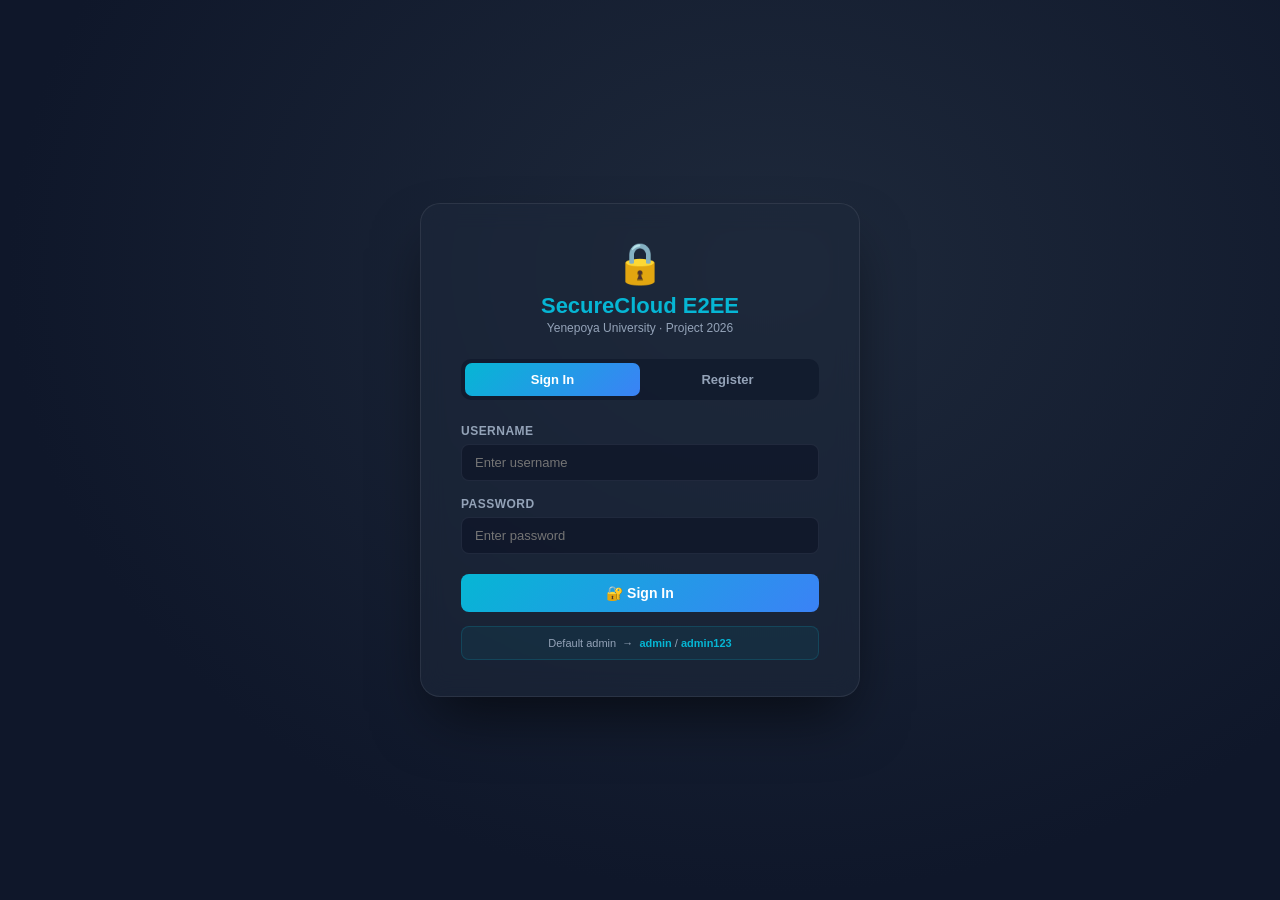
==== index.html @ 985a45f5 "Initial commit - SecureCloud E2EE Project" ====
<!DOCTYPE html>
<html lang="en">
<head>
    <meta charset="UTF-8">
    <meta name="viewport" content="width=device-width, initial-scale=1.0">
    <title>SecureCloud E2EE | Yenepoya University 2026</title>
    <style>
        *{margin:0;padding:0;box-sizing:border-box}
        :root{
            --bg:        #0f172a;
            --bg2:       #1e293b;
            --bg3:       #0f1f35;
            --cyan:      #06b6d4;
            --blue:      #3b82f6;
            --green:     #10b981;
            --red:       #ef4444;
            --amber:     #f59e0b;
            --purple:    #8b5cf6;
            --text:      #f8fafc;
            --muted:     #94a3b8;
            --glass:     rgba(30,41,59,0.55);
            --border:    rgba(255,255,255,0.08);
        }
        body{font-family:'Segoe UI',sans-serif;background:var(--bg);color:var(--text);min-height:100vh}

        /* ══ AUTH ══════════════════════════════════════════════════════════ */
        .auth-wrap{display:flex;justify-content:center;align-items:center;min-height:100vh;
            background:radial-gradient(ellipse at 60% 30%,#1e293b 0%,#0f172a 70%)}
        .auth-card{background:var(--glass);backdrop-filter:blur(12px);border:1px solid var(--border);
            border-radius:20px;padding:36px 40px;width:100%;max-width:440px;
            box-shadow:0 30px 60px -15px rgba(0,0,0,0.6)}
        .auth-brand{text-align:center;margin-bottom:24px}
        .auth-brand .icon{font-size:40px;display:block;margin-bottom:6px}
        .auth-brand h1{font-size:22px;font-weight:700;color:var(--cyan)}
        .auth-brand p{font-size:12px;color:var(--muted);margin-top:2px}

        /* Tabs */
        .tabs{display:flex;background:rgba(15,23,42,0.7);border-radius:10px;padding:4px;margin-bottom:24px}
        .tab{flex:1;padding:9px;text-align:center;font-size:13px;font-weight:600;
            cursor:pointer;border-radius:7px;color:var(--muted);transition:all .25s;user-select:none}
        .tab.active{background:linear-gradient(135deg,var(--cyan),var(--blue));color:#fff}

        .panel{display:none}.panel.active{display:block}

        /* Form */
        .fgroup{margin-bottom:16px}
        .fgroup label{display:block;margin-bottom:6px;font-size:12px;color:var(--muted);font-weight:600;letter-spacing:.04em;text-transform:uppercase}
        .fgroup input,.fgroup select{width:100%;padding:10px 13px;
            background:rgba(15,23,42,0.8);border:1px solid rgba(148,163,184,.12);
            border-radius:8px;color:var(--text);font-size:13px;transition:border .2s}
        .fgroup input:focus,.fgroup select:focus{outline:none;border-color:var(--cyan);box-shadow:0 0 0 3px rgba(6,182,212,.1)}
        .fgroup select option{background:#1e293b}
        .hint{font-size:11px;color:var(--muted);margin-top:4px}

        .btn-primary{width:100%;padding:11px;background:linear-gradient(135deg,var(--cyan),var(--blue));
            border:none;border-radius:8px;color:#fff;font-weight:700;font-size:14px;
            cursor:pointer;transition:all .25s;margin-top:4px}
        .btn-primary:hover{transform:translateY(-2px);box-shadow:0 10px 25px -5px rgba(6,182,212,.4)}
        .btn-primary:disabled{opacity:.55;cursor:not-allowed;transform:none}

        .auth-msg{padding:10px 13px;border-radius:8px;font-size:12px;margin-bottom:14px;display:none}
        .auth-msg.error{background:rgba(239,68,68,.1);border:1px solid rgba(239,68,68,.25);color:#fca5a5}
        .auth-msg.success{background:rgba(16,185,129,.1);border:1px solid rgba(16,185,129,.25);color:#6ee7b7}

        .default-cred{margin-top:14px;padding:10px 13px;background:rgba(6,182,212,.07);
            border:1px solid rgba(6,182,212,.18);border-radius:8px;font-size:11px;color:var(--muted);text-align:center}
        .default-cred strong{color:var(--cyan)}

        /* Role info box on register */
        .role-info{margin-top:10px;padding:10px 13px;border-radius:8px;font-size:11px;display:none}
        .role-info.cashier{background:rgba(245,158,11,.08);border:1px solid rgba(245,158,11,.2);color:#fcd34d}
        .role-info.customer_support{background:rgba(139,92,246,.08);border:1px solid rgba(139,92,246,.2);color:#c4b5fd}

        /* ══ APP SHELL ═══════════════════════════════════════════════════ */
        .app{display:none;min-height:100vh}
        .sidebar{position:fixed;left:0;top:0;width:255px;height:100vh;background:var(--bg2);
            border-right:1px solid var(--border);display:flex;flex-direction:column;z-index:100}
        .sidebar-logo{padding:22px 22px 18px;border-bottom:1px solid var(--border)}
        .sidebar-logo .name{font-size:16px;font-weight:700;color:var(--cyan)}
        .sidebar-logo .sub{font-size:10px;color:var(--muted);margin-top:2px}
        .nav{list-style:none;flex:1;padding:10px 0}
        .nav-item{padding:11px 22px;cursor:pointer;display:flex;align-items:center;gap:11px;
            color:var(--muted);font-size:13px;border-left:3px solid transparent;transition:all .22s}
        .nav-item:hover{background:rgba(6,182,212,.08);color:var(--text)}
        .nav-item.active{background:rgba(6,182,212,.13);color:var(--cyan);border-left-color:var(--cyan)}
        .user-block{padding:16px 20px;border-top:1px solid var(--border)}
        .user-row{display:flex;align-items:center;gap:11px}
        .avatar{width:36px;height:36px;border-radius:50%;display:flex;align-items:center;
            justify-content:center;font-weight:700;font-size:14px;flex-shrink:0}
        .avatar.admin{background:linear-gradient(135deg,#f59e0b,#ef4444)}
        .avatar.cashier{background:linear-gradient(135deg,#06b6d4,#3b82f6)}
        .avatar.customer_support{background:linear-gradient(135deg,#8b5cf6,#06b6d4)}
        .uname{font-size:13px;font-weight:600}
        .urole{font-size:10px;color:var(--muted);margin-top:1px;text-transform:uppercase;letter-spacing:.05em}
        .signout{font-size:11px;color:var(--red);cursor:pointer;background:none;border:none;padding:0;margin-top:3px}
        .signout:hover{text-decoration:underline}

        /* Role badge pill */
        .role-pill{display:inline-flex;align-items:center;gap:4px;padding:2px 8px;
            border-radius:10px;font-size:10px;font-weight:700;text-transform:uppercase;letter-spacing:.05em}
        .role-pill.admin{background:rgba(245,158,11,.15);color:#fcd34d}
        .role-pill.cashier{background:rgba(6,182,212,.15);color:var(--cyan)}
        .role-pill.customer_support{background:rgba(139,92,246,.15);color:#c4b5fd}

        /* Category pill */
        .cat-pill{display:inline-block;padding:2px 8px;border-radius:8px;font-size:10px;font-weight:700;text-transform:uppercase}
        .cat-pill.billing{background:rgba(245,158,11,.15);color:#fcd34d}
        .cat-pill.transaction{background:rgba(16,185,129,.15);color:var(--green)}
        .cat-pill.customer{background:rgba(139,92,246,.15);color:#c4b5fd}
        .cat-pill.general{background:rgba(148,163,184,.15);color:var(--muted)}

        .main{margin-left:255px;padding:28px}
        .page-header{display:flex;justify-content:space-between;align-items:center;margin-bottom:26px}
        .page-title h1{font-size:24px;font-weight:700}
        .page-title p{font-size:12px;color:var(--muted);margin-top:3px}
        .status-dot-wrap{display:flex;align-items:center;gap:7px;padding:7px 14px;
            background:rgba(16,185,129,.1);border-radius:20px;font-size:11px;color:var(--green)}
        .pulse{width:7px;height:7px;background:var(--green);border-radius:50%;animation:pulse 2s infinite}
        @keyframes pulse{0%,100%{opacity:1}50%{opacity:.4}}

        /* Cards */
        .grid3{display:grid;grid-template-columns:repeat(auto-fit,minmax(220px,1fr));gap:18px;margin-bottom:26px}
        .card{background:var(--glass);backdrop-filter:blur(10px);border:1px solid var(--border);border-radius:14px;padding:22px;transition:all .25s}
        .card:hover{transform:translateY(-3px);box-shadow:0 18px 35px -12px rgba(0,0,0,.35)}
        .card-top{display:flex;justify-content:space-between;align-items:center;margin-bottom:12px}
        .card-label{font-size:10px;font-weight:700;text-transform:uppercase;letter-spacing:.06em;color:var(--muted)}
        .card-icon{width:38px;height:38px;border-radius:9px;display:flex;align-items:center;justify-content:center;font-size:18px}
        .card-icon.c{background:rgba(6,182,212,.15);color:var(--cyan)}
        .card-icon.g{background:rgba(16,185,129,.15);color:var(--green)}
        .card-icon.a{background:rgba(245,158,11,.15);color:var(--amber)}
        .card-val{font-size:32px;font-weight:700;margin-bottom:4px}
        .card-val.c{color:var(--cyan)}.card-val.g{color:var(--green)}.card-val.a{color:var(--amber)}
        .card-desc{font-size:11px;color:var(--muted)}

        /* Quick actions */
        .qlabel{font-size:15px;font-weight:600;margin-bottom:14px}
        .qgrid{display:grid;grid-template-columns:repeat(auto-fit,minmax(170px,1fr));gap:12px;margin-bottom:26px}
        .qcard{background:var(--glass);border:1px solid var(--border);border-radius:12px;
            padding:16px;cursor:pointer;transition:all .22s;display:flex;align-items:center;gap:13px}
        .qcard:hover{background:rgba(6,182,212,.09);border-color:var(--cyan);transform:translateY(-2px)}
        .qcard-icon{width:42px;height:42px;border-radius:10px;display:flex;align-items:center;justify-content:center;font-size:20px;flex-shrink:0}
        .qcard h3{font-size:13px;font-weight:600;margin-bottom:2px}
        .qcard p{font-size:11px;color:var(--muted)}

        /* Role access info panel */
        .access-panel{background:rgba(6,182,212,.05);border:1px solid rgba(6,182,212,.15);
            border-radius:12px;padding:16px 20px;margin-bottom:24px}
        .access-panel h4{font-size:12px;font-weight:700;color:var(--cyan);margin-bottom:8px;text-transform:uppercase;letter-spacing:.05em}
        .access-panel p{font-size:12px;color:var(--muted);line-height:1.6}

        /* Sections */
        .section{display:none;animation:fadeIn .3s ease}.section.active{display:block}
        @keyframes fadeIn{from{opacity:0;transform:translateY(8px)}to{opacity:1;transform:translateY(0)}}

        /* Compose */
        .compose-box{background:var(--glass);border:1px solid var(--border);border-radius:16px;
            padding:28px;max-width:680px}
        .compose-top{display:flex;justify-content:space-between;align-items:flex-start;margin-bottom:22px}
        .compose-top h2{font-size:17px;font-weight:600}
        .enc-badge{display:flex;align-items:center;gap:5px;padding:5px 11px;
            background:rgba(16,185,129,.13);border-radius:16px;font-size:10px;color:var(--green);font-weight:700}
        .frow{margin-bottom:16px}
        .frow label{display:block;margin-bottom:6px;font-size:12px;color:var(--muted);font-weight:600;text-transform:uppercase;letter-spacing:.04em}
        .frow select,.frow textarea{width:100%;padding:10px 13px;
            background:rgba(15,23,42,.8);border:1px solid rgba(148,163,184,.1);
            border-radius:8px;color:var(--text);font-size:13px}
        .frow select:focus,.frow textarea:focus{outline:none;border-color:var(--cyan)}
        .frow select option{background:#1e293b}
        .frow textarea{min-height:130px;resize:vertical;font-family:inherit}
        .btn-send{background:linear-gradient(135deg,var(--cyan),var(--blue));color:#fff;
            border:none;padding:11px 26px;border-radius:8px;font-weight:600;cursor:pointer;
            transition:all .25s;display:flex;align-items:center;gap:7px;font-size:13px}
        .btn-send:hover{transform:translateY(-2px);box-shadow:0 10px 25px -5px rgba(6,182,212,.4)}

        /* Inbox */
        .inbox-box{background:var(--glass);border:1px solid var(--border);border-radius:16px;overflow:hidden}
        .inbox-top{padding:16px 22px;border-bottom:1px solid var(--border);
            display:flex;justify-content:space-between;align-items:center}
        .inbox-top h2{font-size:16px;font-weight:600}
        .msg-list{max-height:530px;overflow-y:auto}
        .msg-row{padding:13px 22px;border-bottom:1px solid rgba(148,163,184,.07);
            cursor:pointer;transition:background .18s;
            display:grid;grid-template-columns:52px 1fr 100px 130px 80px;align-items:center;gap:12px}
        .msg-row:hover{background:rgba(6,182,212,.06)}
        .msg-row.unread{background:rgba(6,182,212,.09)}
        .msg-id{font-size:11px;color:var(--muted);font-weight:600}
        .msg-from{font-weight:600;font-size:13px}
        .msg-time{font-size:11px;color:var(--muted)}
        .status-badge{display:inline-block;padding:2px 9px;border-radius:9px;font-size:10px;font-weight:700;text-transform:uppercase}
        .status-badge.new{background:rgba(6,182,212,.18);color:var(--cyan)}
        .status-badge.read{background:rgba(148,163,184,.15);color:var(--muted)}

        /* Modal */
        .modal-bg{display:none;position:fixed;inset:0;background:rgba(0,0,0,.75);
            backdrop-filter:blur(4px);z-index:1000;justify-content:center;align-items:center;padding:16px}
        .modal-bg.open{display:flex}
        .modal{background:var(--bg2);border:1px solid var(--border);border-radius:16px;
            width:100%;max-width:580px;max-height:82vh;overflow-y:auto;animation:mslide .25s ease}
        @keyframes mslide{from{opacity:0;transform:scale(.95)}to{opacity:1;transform:scale(1)}}
        .modal-head{padding:20px 22px;border-bottom:1px solid var(--border);
            display:flex;justify-content:space-between;align-items:center}
        .modal-close{background:none;border:none;color:var(--muted);font-size:21px;cursor:pointer;line-height:1}
        .modal-body{padding:22px}
        .modal-meta{display:flex;gap:16px;flex-wrap:wrap;margin-bottom:14px;font-size:12px;color:var(--muted)}
        .enc-preview{font-family:'Courier New',monospace;font-size:11px;color:var(--muted);
            word-break:break-all;padding:10px;background:rgba(0,0,0,.3);border-radius:7px;margin-bottom:12px}
        .dec-content{font-size:15px;line-height:1.65;padding:14px;
            background:rgba(6,182,212,.08);border-left:3px solid var(--cyan);
            border-radius:0 8px 8px 0;margin-bottom:14px;min-height:54px}
        .verify-badge{display:flex;align-items:center;gap:7px;padding:9px 13px;
            background:rgba(16,185,129,.13);border-radius:8px;font-size:12px;color:var(--green)}
        .btn-dec{background:linear-gradient(135deg,var(--cyan),var(--blue));color:#fff;
            border:none;padding:9px 18px;border-radius:8px;font-weight:600;cursor:pointer;font-size:13px}
        .btn-dec:hover{opacity:.9}

        /* Audit */
        .audit-box{background:var(--glass);border:1px solid var(--border);border-radius:16px;overflow:hidden}
        .audit-table{width:100%;border-collapse:collapse}
        .audit-table th,.audit-table td{padding:11px 18px;text-align:left;font-size:12px}
        .audit-table th{background:rgba(15,23,42,.6);font-weight:600;color:var(--muted);text-transform:uppercase;font-size:10px;letter-spacing:.05em}
        .audit-table tr{border-bottom:1px solid rgba(148,163,184,.07)}
        .audit-table tr:hover{background:rgba(6,182,212,.04)}
        .hash{font-family:'Courier New',monospace;color:var(--cyan);font-size:11px}
        .action-pill{display:inline-block;padding:2px 7px;border-radius:6px;font-size:10px;font-weight:700}
        .action-pill.LOGIN{background:rgba(16,185,129,.15);color:var(--green)}
        .action-pill.REGISTER{background:rgba(139,92,246,.15);color:#c4b5fd}
        .action-pill.MESSAGE_SENT{background:rgba(6,182,212,.15);color:var(--cyan)}
        .action-pill.MESSAGE_READ{background:rgba(59,130,246,.15);color:var(--blue)}
        .action-pill.LOGIN_FAIL,.action-pill.DECRYPT_DENIED{background:rgba(239,68,68,.15);color:var(--red)}

        /* Toasts */
        .toast-wrap{position:fixed;top:18px;right:18px;z-index:2000;display:flex;flex-direction:column;gap:9px}
        .toast{padding:11px 16px;border-radius:10px;color:#fff;font-size:12px;font-weight:500;
            display:flex;align-items:center;gap:9px;max-width:310px;
            animation:slideIn .3s ease;box-shadow:0 8px 25px -5px rgba(0,0,0,.4)}
        @keyframes slideIn{from{transform:translateX(110%);opacity:0}to{transform:translateX(0);opacity:1}}
        .toast.success{background:linear-gradient(135deg,#059669,#10b981)}
        .toast.error{background:linear-gradient(135deg,#dc2626,#ef4444)}
        .toast.info{background:linear-gradient(135deg,#2563eb,#3b82f6)}

        /* empty state */
        .empty{padding:48px;text-align:center;color:var(--muted);font-size:13px}
    </style>
</head>
<body>

<!-- ════════════════════════ AUTH SCREEN ════════════════════════════════════ -->
<div class="auth-wrap" id="authWrap">
  <div class="auth-card">
    <div class="auth-brand">
      <span class="icon">🔒</span>
      <h1>SecureCloud E2EE</h1>
      <p>Yenepoya University · Project 2026</p>
    </div>

    <div class="tabs">
      <div class="tab active" id="tabLogin"    onclick="switchTab('login')">Sign In</div>
      <div class="tab"        id="tabRegister" onclick="switchTab('register')">Register</div>
    </div>

    <div class="auth-msg" id="authMsg"></div>

    <!-- LOGIN -->
    <div class="panel active" id="panelLogin">
      <div class="fgroup">
        <label>Username</label>
        <input type="text" id="lUser" placeholder="Enter username" autocomplete="username">
      </div>
      <div class="fgroup">
        <label>Password</label>
        <input type="password" id="lPass" placeholder="Enter password" autocomplete="current-password">
      </div>
      <button class="btn-primary" id="btnLogin" onclick="doLogin()">🔐 Sign In</button>
      <div class="default-cred">
        Default admin &nbsp;→&nbsp; <strong>admin</strong> / <strong>admin123</strong>
      </div>
    </div>

    <!-- REGISTER -->
    <div class="panel" id="panelRegister">
      <div class="fgroup">
        <label>Username</label>
        <input type="text" id="rUser" placeholder="min. 3 chars · letters, numbers, _" autocomplete="off">
      </div>
      <div class="fgroup">
        <label>Select Your Role</label>
        <select id="rRole" onchange="showRoleInfo()">
          <option value="">— Choose a role —</option>
          <option value="cashier">💳 Cashier  (Billing & Transactions)</option>
          <option value="customer_support">🎧 Customer Support  (Customer & General)</option>
        </select>
        <!-- role description shown dynamically -->
        <div class="role-info" id="roleInfoBox"></div>
      </div>
      <div class="fgroup">
        <label>Password</label>
        <input type="password" id="rPass" placeholder="min. 6 characters" autocomplete="new-password">
      </div>
      <div class="fgroup">
        <label>Confirm Password</label>
        <input type="password" id="rConf" placeholder="Repeat password" autocomplete="new-password">
      </div>
      <button class="btn-primary" id="btnReg" onclick="doRegister()">🚀 Create Account</button>
    </div>
  </div>
</div>

<!-- ════════════════════════ APP SHELL ══════════════════════════════════════ -->
<div class="app" id="appShell">

  <!-- Sidebar -->
  <nav class="sidebar">
    <div class="sidebar-logo">
      <div class="name">🔒 SecureCloud</div>
      <div class="sub">Yenepoya University 2026</div>
    </div>
    <ul class="nav">
      <li class="nav-item active" data-sec="dashboard">🏠 <span>Dashboard</span></li>
      <li class="nav-item"        data-sec="compose">✉️ <span>Compose</span></li>
      <li class="nav-item"        data-sec="inbox">📥 <span>Inbox</span></li>
      <li class="nav-item admin-only" data-sec="audit" style="display:none">🔍 <span>Audit Log</span></li>
    </ul>
    <div class="user-block">
      <div class="user-row">
        <div class="avatar" id="sideAvatar">?</div>
        <div>
          <div class="uname" id="sideName">—</div>
          <div class="urole" id="sideRole">—</div>
          <button class="signout" onclick="doSignout()">Sign out</button>
        </div>
      </div>
    </div>
  </nav>

  <!-- Main -->
  <main class="main">

    <!-- ── DASHBOARD ──────────────────────────────────────────────────── -->
    <div class="section active" id="dashboard">
      <div class="page-header">
        <div class="page-title">
          <h1>Welcome, <span id="wName">—</span> 👋</h1>
          <p>Secure end-to-end encrypted retail messaging</p>
        </div>
        <div class="status-dot-wrap"><span class="pulse"></span> OPERATIONAL</div>
      </div>

      <!-- Role access info -->
      <div class="access-panel" id="roleAccessPanel">
        <h4>🔑 Your Access Level</h4>
        <p id="roleAccessDesc">Loading...</p>
      </div>

      <div class="grid3">
        <div class="card">
          <div class="card-top"><span class="card-label">Unread Messages</span><div class="card-icon c">📧</div></div>
          <div class="card-val c" id="statUnread">0</div>
          <div class="card-desc">Encrypted messages pending decryption</div>
        </div>
        <div class="card">
          <div class="card-top"><span class="card-label">Total Sent</span><div class="card-icon g">📤</div></div>
          <div class="card-val g" id="statSent">0</div>
          <div class="card-desc">Encrypted transmissions dispatched</div>
        </div>
        <div class="card" id="statUsersCard" style="display:none">
          <div class="card-top"><span class="card-label">Total Users</span><div class="card-icon a">👥</div></div>
          <div class="card-val a" id="statUsers">0</div>
          <div class="card-desc">Registered accounts (admin view)</div>
        </div>
      </div>

      <div class="qlabel">Quick Actions</div>
      <div class="qgrid">
        <div class="qcard" onclick="goSection('compose')">
          <div class="qcard-icon" style="background:linear-gradient(135deg,var(--cyan),var(--blue))">✉️</div>
          <div><h3>Compose</h3><p>Send encrypted message</p></div>
        </div>
        <div class="qcard" onclick="goSection('inbox')">
          <div class="qcard-icon" style="background:linear-gradient(135deg,#3b82f6,#8b5cf6)">📥</div>
          <div><h3>Inbox</h3><p>View & decrypt messages</p></div>
        </div>
        <div class="qcard admin-only" onclick="goSection('audit')" style="display:none">
          <div class="qcard-icon" style="background:linear-gradient(135deg,var(--amber),var(--red))">🔍</div>
          <div><h3>Audit Log</h3><p>Admin access only</p></div>
        </div>
      </div>

      <!-- Security info -->
      <div style="background:var(--glass);border:1px solid var(--border);border-radius:14px;padding:20px;max-width:700px">
        <div style="font-size:14px;font-weight:600;margin-bottom:12px;color:var(--cyan)">🛡️ Security Protocol</div>
        <div style="display:grid;grid-template-columns:repeat(auto-fit,minmax(200px,1fr));gap:12px">
          <div style="font-size:12px;color:var(--muted)">🔒 <strong style="color:var(--text)">Algorithm:</strong> Fernet AES-128-CBC + HMAC</div>
          <div style="font-size:12px;color:var(--muted)">🔑 <strong style="color:var(--text)">Key Derivation:</strong> PBKDF2-SHA256 (100k rounds)</div>
          <div style="font-size:12px;color:var(--muted)">📦 <strong style="color:var(--text)">Storage:</strong> Only ciphertext stored — never plaintext</div>
          <div style="font-size:12px;color:var(--muted)">👤 <strong style="color:var(--text)">Access:</strong> Role-based (Admin / Cashier / Customer Support)</div>
        </div>
      </div>
    </div>

    <!-- ── COMPOSE ─────────────────────────────────────────────────────── -->
    <div class="section" id="compose">
      <div class="compose-box">
        <div class="compose-top">
          <div>
            <h2>✉️ Compose Secure Message</h2>
            <p style="font-size:12px;color:var(--muted);margin-top:4px">Messages encrypted before storage · Role-restricted delivery</p>
          </div>
          <div class="enc-badge">🔒 AES-128 ACTIVE</div>
        </div>
        <div class="frow">
          <label>Recipient</label>
          <select id="cRecipient"><option value="">Select recipient...</option></select>
        </div>
        <div class="frow">
          <label>Message Category</label>
          <select id="cCategory">
            <!-- filled dynamically based on role -->
          </select>
        </div>
        <div class="frow">
          <label>Message Content</label>
          <textarea id="cContent" placeholder="Type confidential message here..."></textarea>
        </div>
        <button class="btn-send" onclick="doSend()">🔐 Encrypt & Send</button>
      </div>
    </div>

    <!-- ── INBOX ───────────────────────────────────────────────────────── -->
    <div class="section" id="inbox">
      <div class="inbox-box">
        <div class="inbox-top">
          <h2>📥 Secure Inbox</h2>
          <span style="font-size:12px;color:var(--muted)">Click a message to open & decrypt</span>
        </div>
        <div class="msg-list" id="msgList"></div>
      </div>
    </div>

    <!-- ── AUDIT (admin only) ─────────────────────────────────────────── -->
    <div class="section" id="audit">
      <div class="audit-box">
        <div class="inbox-top">
          <h2>🔍 Audit Log</h2>
          <span style="font-size:12px;color:var(--muted)">Last 50 system events</span>
        </div>
        <table class="audit-table">
          <thead><tr><th>#</th><th>User</th><th>Action</th><th>Details</th><th>Timestamp</th><th>Hash</th></tr></thead>
          <tbody id="auditBody"></tbody>
        </table>
      </div>
    </div>

  </main>
</div>

<!-- ════════════════════════ MESSAGE MODAL ══════════════════════════════════ -->
<div class="modal-bg" id="msgModal">
  <div class="modal">
    <div class="modal-head">
      <h3>📧 Message Detail</h3>
      <button class="modal-close" onclick="closeModal()">&times;</button>
    </div>
    <div class="modal-body">
      <div class="modal-meta">
        <span>👤 From: <strong id="mFrom">—</strong></span>
        <span>🏷️ <span id="mCatWrap"></span></span>
        <span>🕐 <span id="mTime">—</span></span>
      </div>
      <p style="font-size:11px;color:var(--muted);margin-bottom:5px">Encrypted ciphertext (preview):</p>
      <div class="enc-preview" id="mCipher"></div>
      <p style="font-size:11px;color:var(--muted);margin-bottom:7px">Decrypted content:</p>
      <div class="dec-content" id="mPlain">Click "Decrypt" to view the message.</div>
      <div style="display:flex;gap:11px;align-items:center;flex-wrap:wrap">
        <button class="btn-dec" onclick="doDecrypt()">🔓 Decrypt</button>
        <div class="verify-badge" id="mVerify" style="display:none">✓ AES-128 VERIFIED</div>
      </div>
    </div>
  </div>
</div>

<div class="toast-wrap" id="toastWrap"></div>

<script>
/* ════════════════════════════════════════════════════════════════════
   CONFIG & STATE
════════════════════════════════════════════════════════════════════ */
const API = 'http://localhost:8000';

// Role → allowed categories (mirrors backend ROLE_CATEGORIES)
const ROLE_CATS = {
    admin:            ['billing','transaction','customer','general'],
    cashier:          ['billing','transaction'],
    customer_support: ['customer','general']
};
const CAT_LABELS = {
    billing:    '💳 Billing',
    transaction:'💰 Transaction',
    customer:   '🎧 Customer',
    general:    '📋 General'
};
const ROLE_DESC = {
    admin:            'Full access — all message categories, audit log, and key management.',
    cashier:          'Cashier access — Billing and Transaction messages only. No access to customer/support communications.',
    customer_support: 'Customer Support access — Customer and General messages only. No access to billing or financial data.'
};

let me = null;   // { username, role, key }
let openMsgId = null;

/* ════════════════════════════════════════════════════════════════════
   BOOT
════════════════════════════════════════════════════════════════════ */
document.addEventListener('DOMContentLoaded', () => {
    const saved = localStorage.getItem('sc_session');
    if (saved) { try { me = JSON.parse(saved); showApp(); loadStats(); } catch { localStorage.removeItem('sc_session'); } }

    document.getElementById('lPass').addEventListener('keydown', e => { if(e.key==='Enter') doLogin(); });
    document.getElementById('rConf').addEventListener('keydown', e => { if(e.key==='Enter') doRegister(); });

    document.querySelectorAll('.nav-item').forEach(el => {
        el.addEventListener('click', () => goSection(el.getAttribute('data-sec')));
    });
    document.getElementById('msgModal').addEventListener('click', e => {
        if (e.target === document.getElementById('msgModal')) closeModal();
    });
});

/* ════════════════════════════════════════════════════════════════════
   AUTH TABS
════════════════════════════════════════════════════════════════════ */
function switchTab(t) {
    clearMsg();
    document.getElementById('tabLogin').classList.toggle('active', t==='login');
    document.getElementById('tabRegister').classList.toggle('active', t==='register');
    document.getElementById('panelLogin').classList.toggle('active', t==='login');
    document.getElementById('panelRegister').classList.toggle('active', t==='register');
}
function showMsg(txt, type) {
    const el = document.getElementById('authMsg');
    el.textContent = txt; el.className = `auth-msg ${type}`; el.style.display = 'block';
}
function clearMsg() { const el=document.getElementById('authMsg'); el.style.display='none'; el.textContent=''; }

function showRoleInfo() {
    const role = document.getElementById('rRole').value;
    const box  = document.getElementById('roleInfoBox');
    const msgs = {
        cashier:          '💳 Can send/receive: Billing & Transaction messages only.',
        customer_support: '🎧 Can send/receive: Customer & General messages only. No access to billing or financial data.'
    };
    if (role && msgs[role]) {
        box.textContent = msgs[role];
        box.className   = `role-info ${role}`;
        box.style.display = 'block';
    } else {
        box.style.display = 'none';
    }
}

/* ════════════════════════════════════════════════════════════════════
   LOGIN
════════════════════════════════════════════════════════════════════ */
async function doLogin() {
    const username = document.getElementById('lUser').value.trim();
    const password = document.getElementById('lPass').value;
    clearMsg();
    if (!username || !password) { showMsg('Please fill in both fields.', 'error'); return; }

    const btn = document.getElementById('btnLogin');
    btn.disabled = true; btn.textContent = 'Signing in…';
    try {
        const r = await fetch(`${API}/api/login`, { method:'POST',
            headers:{'Content-Type':'application/json'},
            body: JSON.stringify({username, password}) });
        const d = await r.json();
        if (d.success) {
            me = { username: d.username, role: d.role, key: d.key };
            localStorage.setItem('sc_session', JSON.stringify(me));
            toast(`Welcome back, ${me.username}!`, 'success');
            showApp(); loadStats();
        } else { showMsg(d.message || 'Invalid credentials.', 'error'); }
    } catch { showMsg('Cannot reach server. Is Flask running on port 8000?', 'error'); }
    finally { btn.disabled=false; btn.textContent='🔐 Sign In'; }
}

/* ════════════════════════════════════════════════════════════════════
   REGISTER
════════════════════════════════════════════════════════════════════ */
async function doRegister() {
    const username = document.getElementById('rUser').value.trim();
    const role     = document.getElementById('rRole').value;
    const password = document.getElementById('rPass').value;
    const confirm  = document.getElementById('rConf').value;
    clearMsg();

    if (!username||!role||!password||!confirm) { showMsg('All fields are required.','error'); return; }
    if (username.length<3)  { showMsg('Username must be ≥ 3 characters.','error'); return; }
    if (password.length<6)  { showMsg('Password must be ≥ 6 characters.','error'); return; }
    if (password!==confirm) { showMsg('Passwords do not match.','error'); return; }

    const btn = document.getElementById('btnReg');
    btn.disabled=true; btn.textContent='Creating account…';
    try {
        const r = await fetch(`${API}/api/register`, { method:'POST',
            headers:{'Content-Type':'application/json'},
            body: JSON.stringify({username, password, role}) });
        const d = await r.json();
        if (d.success) {
            showMsg('✓ Account created! Switching to sign in…','success');
            document.getElementById('lUser').value = username;
            document.getElementById('rPass').value = '';
            document.getElementById('rConf').value = '';
            setTimeout(()=>switchTab('login'), 1200);
        } else { showMsg(d.message||'Registration failed.','error'); }
    } catch { showMsg('Cannot reach server.','error'); }
    finally { btn.disabled=false; btn.textContent='🚀 Create Account'; }
}

/* ════════════════════════════════════════════════════════════════════
   APP SHELL
════════════════════════════════════════════════════════════════════ */
function showApp() {
    document.getElementById('authWrap').style.display = 'none';
    document.getElementById('appShell').style.display = 'block';

    // Sidebar user info
    document.getElementById('sideName').textContent = me.username;
    document.getElementById('sideRole').textContent = me.role.replace('_',' ');
    document.getElementById('wName').textContent    = me.username;
    const av = document.getElementById('sideAvatar');
    av.textContent  = me.username[0].toUpperCase();
    av.className    = `avatar ${me.role}`;

    // Role access description
    document.getElementById('roleAccessDesc').textContent = ROLE_DESC[me.role] || '';

    // Show admin-only elements
    if (me.role==='admin') {
        document.querySelectorAll('.admin-only').forEach(el => el.style.display='flex');
        document.getElementById('statUsersCard').style.display = 'block';
    }

    // Populate category dropdown on compose based on role
    populateCategoryDropdown();
    loadUsers();
}

function doSignout() {
    localStorage.removeItem('sc_session');
    location.reload();
}

function goSection(sec) {
    document.querySelectorAll('.section').forEach(s => s.classList.remove('active'));
    document.getElementById(sec).classList.add('active');
    document.querySelectorAll('.nav-item').forEach(n =>
        n.classList.toggle('active', n.getAttribute('data-sec')===sec));
    if (sec==='inbox')   loadInbox();
    if (sec==='audit')   loadAudit();
    if (sec==='compose') { loadUsers(); populateCategoryDropdown(); }
}

/* ════════════════════════════════════════════════════════════════════
   STATS
════════════════════════════════════════════════════════════════════ */
async function loadStats() {
    try {
        const r = await fetch(`${API}/api/stats?username=${me.username}`);
        const d = await r.json();
        document.getElementById('statUnread').textContent = d.unread;
        document.getElementById('statSent').textContent   = d.total_sent;
        if (me.role==='admin') document.getElementById('statUsers').textContent = d.total_users;
    } catch {}
}

/* ════════════════════════════════════════════════════════════════════
   USERS (recipient dropdown)
════════════════════════════════════════════════════════════════════ */
async function loadUsers() {
    try {
        const r     = await fetch(`${API}/api/users`);
        const users = await r.json();
        const sel   = document.getElementById('cRecipient');
        sel.innerHTML = '<option value="">Select recipient...</option>';
        users.forEach(u => {
            if (u.username!==me.username) {
                const o = document.createElement('option');
                o.value = u.username;
                o.textContent = `${u.username}  (${u.role.replace('_',' ')})`;
                sel.appendChild(o);
            }
        });
    } catch {}
}

/* ════════════════════════════════════════════════════════════════════
   CATEGORY DROPDOWN  (role-restricted)
════════════════════════════════════════════════════════════════════ */
function populateCategoryDropdown() {
    const sel  = document.getElementById('cCategory');
    const cats = ROLE_CATS[me.role] || ['general'];
    sel.innerHTML = '';
    cats.forEach(c => {
        const o = document.createElement('option');
        o.value = c; o.textContent = CAT_LABELS[c] || c;
        sel.appendChild(o);
    });
}

/* ════════════════════════════════════════════════════════════════════
   SEND MESSAGE
════════════════════════════════════════════════════════════════════ */
async function doSend() {
    const to       = document.getElementById('cRecipient').value;
    const category = document.getElementById('cCategory').value;
    const content  = document.getElementById('cContent').value.trim();
    if (!to)      { toast('Please select a recipient.','error'); return; }
    if (!content) { toast('Message cannot be empty.','error'); return; }
    try {
        const r = await fetch(`${API}/api/messages/send`, { method:'POST',
            headers:{'Content-Type':'application/json'},
            body: JSON.stringify({ from:me.username, to, content, category, key:me.key }) });
        const d = await r.json();
        if (d.success) {
            toast('Message encrypted & sent!','success');
            document.getElementById('cContent').value='';
            loadStats();
        } else { toast(d.error||'Send failed.','error'); }
    } catch { toast('Network error.','error'); }
}

/* ════════════════════════════════════════════════════════════════════
   INBOX
════════════════════════════════════════════════════════════════════ */
async function loadInbox() {
    try {
        const r    = await fetch(`${API}/api/messages?username=${me.username}`);
        const msgs = await r.json();
        const list = document.getElementById('msgList');
        list.innerHTML = '';
        if (!msgs.length) { list.innerHTML='<div class="empty">📭 No messages in your inbox.</div>'; return; }
        msgs.forEach(m => {
            const row = document.createElement('div');
            row.className = `msg-row ${!m.read?'unread':''}`;
            row.onclick   = () => openMsg(m);
            const cat  = m.category||'general';
            const date = new Date(m.encrypted_data.timestamp).toLocaleString();
            row.innerHTML = `
              <div class="msg-id">#${m.id}</div>
              <div class="msg-from">${m.from}</div>
              <div><span class="cat-pill ${cat}">${cat}</span></div>
              <div class="msg-time">${date}</div>
              <div><span class="status-badge ${m.read?'read':'new'}">${m.read?'Read':'New'}</span></div>`;
            list.appendChild(row);
        });
    } catch {}
}

/* ════════════════════════════════════════════════════════════════════
   MODAL
════════════════════════════════════════════════════════════════════ */
function openMsg(m) {
    openMsgId = m.id;
    const cat = m.category||'general';
    document.getElementById('mFrom').textContent   = m.from;
    document.getElementById('mCatWrap').innerHTML  = `<span class="cat-pill ${cat}">${cat}</span>`;
    document.getElementById('mTime').textContent   = new Date(m.encrypted_data.timestamp).toLocaleString();
    document.getElementById('mCipher').textContent = m.encrypted_data.ciphertext.substring(0,120)+'…';
    document.getElementById('mPlain').textContent  = 'Click "Decrypt" to view the message.';
    document.getElementById('mVerify').style.display = 'none';
    document.getElementById('msgModal').classList.add('open');
}
function closeModal() { document.getElementById('msgModal').classList.remove('open'); openMsgId=null; }

/* ════════════════════════════════════════════════════════════════════
   DECRYPT
════════════════════════════════════════════════════════════════════ */
async function doDecrypt() {
    if (!openMsgId) return;
    try {
        const r = await fetch(`${API}/api/messages/decrypt`, { method:'POST',
            headers:{'Content-Type':'application/json'},
            body: JSON.stringify({ message_id:openMsgId, username:me.username, key:me.key }) });
        const d = await r.json();
        if (d.plaintext) {
            document.getElementById('mPlain').textContent = d.plaintext;
            document.getElementById('mVerify').style.display = 'flex';
            toast('Decrypted successfully ✓','success');
            loadInbox(); loadStats();
        } else { toast(d.error||'Decryption failed.','error'); }
    } catch { toast('Network error during decryption.','error'); }
}

/* ════════════════════════════════════════════════════════════════════
   AUDIT
════════════════════════════════════════════════════════════════════ */
async function loadAudit() {
    try {
        const r     = await fetch(`${API}/api/audit`);
        const rows  = await r.json();
        const tbody = document.getElementById('auditBody');
        tbody.innerHTML = '';
        rows.forEach(e => {
            const tr = document.createElement('tr');
            tr.innerHTML = `
              <td>${e.id}</td>
              <td><strong>${e.user}</strong></td>
              <td><span class="action-pill ${e.action}">${e.action}</span></td>
              <td style="color:var(--muted);font-size:11px">${e.details}</td>
              <td style="font-size:11px">${new Date(e.timestamp).toLocaleString()}</td>
              <td class="hash">${e.hash}</td>`;
            tbody.appendChild(tr);
        });
    } catch {}
}

/* ════════════════════════════════════════════════════════════════════
   TOASTS
════════════════════════════════════════════════════════════════════ */
function toast(msg, type='info') {
    const wrap = document.getElementById('toastWrap');
    const el   = document.createElement('div');
    el.className = `toast ${type}`;
    el.innerHTML = `<span>${type==='success'?'✓':type==='error'?'✗':'ℹ'}</span><span>${msg}</span>`;
    wrap.appendChild(el);
    setTimeout(()=>el.remove(), 3500);
}
</script>
</body>
</html>
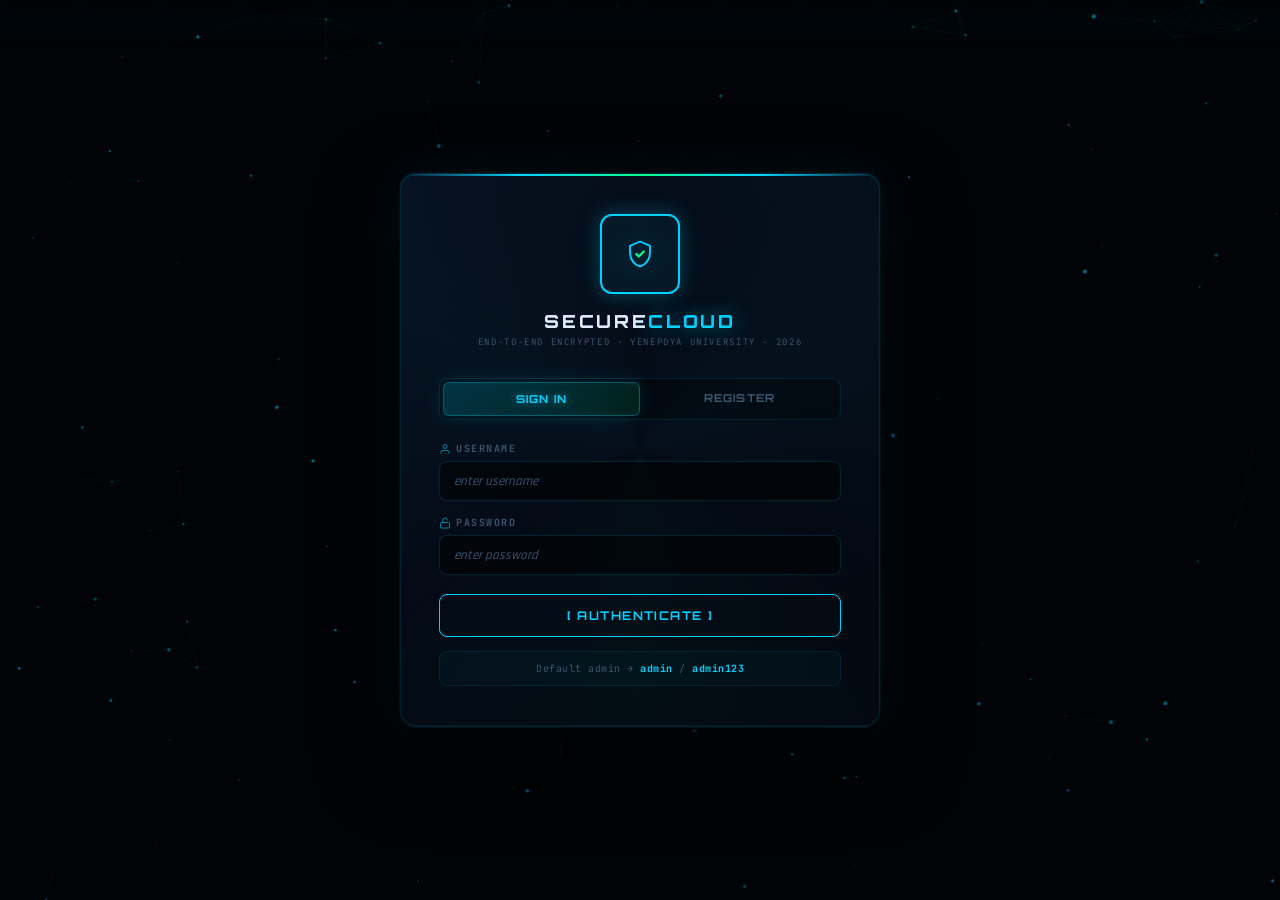
==== commit 34352fbc: "Final update" ====
--- a/index.html
+++ b/index.html
@@ -1,829 +1,1981 @@
 <!DOCTYPE html>
 <html lang="en">
 <head>
-    <meta charset="UTF-8">
-    <meta name="viewport" content="width=device-width, initial-scale=1.0">
-    <title>SecureCloud E2EE | Yenepoya University 2026</title>
-    <style>
-        *{margin:0;padding:0;box-sizing:border-box}
-        :root{
-            --bg:        #0f172a;
-            --bg2:       #1e293b;
-            --bg3:       #0f1f35;
-            --cyan:      #06b6d4;
-            --blue:      #3b82f6;
-            --green:     #10b981;
-            --red:       #ef4444;
-            --amber:     #f59e0b;
-            --purple:    #8b5cf6;
-            --text:      #f8fafc;
-            --muted:     #94a3b8;
-            --glass:     rgba(30,41,59,0.55);
-            --border:    rgba(255,255,255,0.08);
-        }
-        body{font-family:'Segoe UI',sans-serif;background:var(--bg);color:var(--text);min-height:100vh}
-
-        /* ══ AUTH ══════════════════════════════════════════════════════════ */
-        .auth-wrap{display:flex;justify-content:center;align-items:center;min-height:100vh;
-            background:radial-gradient(ellipse at 60% 30%,#1e293b 0%,#0f172a 70%)}
-        .auth-card{background:var(--glass);backdrop-filter:blur(12px);border:1px solid var(--border);
-            border-radius:20px;padding:36px 40px;width:100%;max-width:440px;
-            box-shadow:0 30px 60px -15px rgba(0,0,0,0.6)}
-        .auth-brand{text-align:center;margin-bottom:24px}
-        .auth-brand .icon{font-size:40px;display:block;margin-bottom:6px}
-        .auth-brand h1{font-size:22px;font-weight:700;color:var(--cyan)}
-        .auth-brand p{font-size:12px;color:var(--muted);margin-top:2px}
-
-        /* Tabs */
-        .tabs{display:flex;background:rgba(15,23,42,0.7);border-radius:10px;padding:4px;margin-bottom:24px}
-        .tab{flex:1;padding:9px;text-align:center;font-size:13px;font-weight:600;
-            cursor:pointer;border-radius:7px;color:var(--muted);transition:all .25s;user-select:none}
-        .tab.active{background:linear-gradient(135deg,var(--cyan),var(--blue));color:#fff}
-
-        .panel{display:none}.panel.active{display:block}
-
-        /* Form */
-        .fgroup{margin-bottom:16px}
-        .fgroup label{display:block;margin-bottom:6px;font-size:12px;color:var(--muted);font-weight:600;letter-spacing:.04em;text-transform:uppercase}
-        .fgroup input,.fgroup select{width:100%;padding:10px 13px;
-            background:rgba(15,23,42,0.8);border:1px solid rgba(148,163,184,.12);
-            border-radius:8px;color:var(--text);font-size:13px;transition:border .2s}
-        .fgroup input:focus,.fgroup select:focus{outline:none;border-color:var(--cyan);box-shadow:0 0 0 3px rgba(6,182,212,.1)}
-        .fgroup select option{background:#1e293b}
-        .hint{font-size:11px;color:var(--muted);margin-top:4px}
-
-        .btn-primary{width:100%;padding:11px;background:linear-gradient(135deg,var(--cyan),var(--blue));
-            border:none;border-radius:8px;color:#fff;font-weight:700;font-size:14px;
-            cursor:pointer;transition:all .25s;margin-top:4px}
-        .btn-primary:hover{transform:translateY(-2px);box-shadow:0 10px 25px -5px rgba(6,182,212,.4)}
-        .btn-primary:disabled{opacity:.55;cursor:not-allowed;transform:none}
-
-        .auth-msg{padding:10px 13px;border-radius:8px;font-size:12px;margin-bottom:14px;display:none}
-        .auth-msg.error{background:rgba(239,68,68,.1);border:1px solid rgba(239,68,68,.25);color:#fca5a5}
-        .auth-msg.success{background:rgba(16,185,129,.1);border:1px solid rgba(16,185,129,.25);color:#6ee7b7}
-
-        .default-cred{margin-top:14px;padding:10px 13px;background:rgba(6,182,212,.07);
-            border:1px solid rgba(6,182,212,.18);border-radius:8px;font-size:11px;color:var(--muted);text-align:center}
-        .default-cred strong{color:var(--cyan)}
-
-        /* Role info box on register */
-        .role-info{margin-top:10px;padding:10px 13px;border-radius:8px;font-size:11px;display:none}
-        .role-info.cashier{background:rgba(245,158,11,.08);border:1px solid rgba(245,158,11,.2);color:#fcd34d}
-        .role-info.customer_support{background:rgba(139,92,246,.08);border:1px solid rgba(139,92,246,.2);color:#c4b5fd}
-
-        /* ══ APP SHELL ═══════════════════════════════════════════════════ */
-        .app{display:none;min-height:100vh}
-        .sidebar{position:fixed;left:0;top:0;width:255px;height:100vh;background:var(--bg2);
-            border-right:1px solid var(--border);display:flex;flex-direction:column;z-index:100}
-        .sidebar-logo{padding:22px 22px 18px;border-bottom:1px solid var(--border)}
-        .sidebar-logo .name{font-size:16px;font-weight:700;color:var(--cyan)}
-        .sidebar-logo .sub{font-size:10px;color:var(--muted);margin-top:2px}
-        .nav{list-style:none;flex:1;padding:10px 0}
-        .nav-item{padding:11px 22px;cursor:pointer;display:flex;align-items:center;gap:11px;
-            color:var(--muted);font-size:13px;border-left:3px solid transparent;transition:all .22s}
-        .nav-item:hover{background:rgba(6,182,212,.08);color:var(--text)}
-        .nav-item.active{background:rgba(6,182,212,.13);color:var(--cyan);border-left-color:var(--cyan)}
-        .user-block{padding:16px 20px;border-top:1px solid var(--border)}
-        .user-row{display:flex;align-items:center;gap:11px}
-        .avatar{width:36px;height:36px;border-radius:50%;display:flex;align-items:center;
-            justify-content:center;font-weight:700;font-size:14px;flex-shrink:0}
-        .avatar.admin{background:linear-gradient(135deg,#f59e0b,#ef4444)}
-        .avatar.cashier{background:linear-gradient(135deg,#06b6d4,#3b82f6)}
-        .avatar.customer_support{background:linear-gradient(135deg,#8b5cf6,#06b6d4)}
-        .uname{font-size:13px;font-weight:600}
-        .urole{font-size:10px;color:var(--muted);margin-top:1px;text-transform:uppercase;letter-spacing:.05em}
-        .signout{font-size:11px;color:var(--red);cursor:pointer;background:none;border:none;padding:0;margin-top:3px}
-        .signout:hover{text-decoration:underline}
-
-        /* Role badge pill */
-        .role-pill{display:inline-flex;align-items:center;gap:4px;padding:2px 8px;
-            border-radius:10px;font-size:10px;font-weight:700;text-transform:uppercase;letter-spacing:.05em}
-        .role-pill.admin{background:rgba(245,158,11,.15);color:#fcd34d}
-        .role-pill.cashier{background:rgba(6,182,212,.15);color:var(--cyan)}
-        .role-pill.customer_support{background:rgba(139,92,246,.15);color:#c4b5fd}
-
-        /* Category pill */
-        .cat-pill{display:inline-block;padding:2px 8px;border-radius:8px;font-size:10px;font-weight:700;text-transform:uppercase}
-        .cat-pill.billing{background:rgba(245,158,11,.15);color:#fcd34d}
-        .cat-pill.transaction{background:rgba(16,185,129,.15);color:var(--green)}
-        .cat-pill.customer{background:rgba(139,92,246,.15);color:#c4b5fd}
-        .cat-pill.general{background:rgba(148,163,184,.15);color:var(--muted)}
-
-        .main{margin-left:255px;padding:28px}
-        .page-header{display:flex;justify-content:space-between;align-items:center;margin-bottom:26px}
-        .page-title h1{font-size:24px;font-weight:700}
-        .page-title p{font-size:12px;color:var(--muted);margin-top:3px}
-        .status-dot-wrap{display:flex;align-items:center;gap:7px;padding:7px 14px;
-            background:rgba(16,185,129,.1);border-radius:20px;font-size:11px;color:var(--green)}
-        .pulse{width:7px;height:7px;background:var(--green);border-radius:50%;animation:pulse 2s infinite}
-        @keyframes pulse{0%,100%{opacity:1}50%{opacity:.4}}
-
-        /* Cards */
-        .grid3{display:grid;grid-template-columns:repeat(auto-fit,minmax(220px,1fr));gap:18px;margin-bottom:26px}
-        .card{background:var(--glass);backdrop-filter:blur(10px);border:1px solid var(--border);border-radius:14px;padding:22px;transition:all .25s}
-        .card:hover{transform:translateY(-3px);box-shadow:0 18px 35px -12px rgba(0,0,0,.35)}
-        .card-top{display:flex;justify-content:space-between;align-items:center;margin-bottom:12px}
-        .card-label{font-size:10px;font-weight:700;text-transform:uppercase;letter-spacing:.06em;color:var(--muted)}
-        .card-icon{width:38px;height:38px;border-radius:9px;display:flex;align-items:center;justify-content:center;font-size:18px}
-        .card-icon.c{background:rgba(6,182,212,.15);color:var(--cyan)}
-        .card-icon.g{background:rgba(16,185,129,.15);color:var(--green)}
-        .card-icon.a{background:rgba(245,158,11,.15);color:var(--amber)}
-        .card-val{font-size:32px;font-weight:700;margin-bottom:4px}
-        .card-val.c{color:var(--cyan)}.card-val.g{color:var(--green)}.card-val.a{color:var(--amber)}
-        .card-desc{font-size:11px;color:var(--muted)}
-
-        /* Quick actions */
-        .qlabel{font-size:15px;font-weight:600;margin-bottom:14px}
-        .qgrid{display:grid;grid-template-columns:repeat(auto-fit,minmax(170px,1fr));gap:12px;margin-bottom:26px}
-        .qcard{background:var(--glass);border:1px solid var(--border);border-radius:12px;
-            padding:16px;cursor:pointer;transition:all .22s;display:flex;align-items:center;gap:13px}
-        .qcard:hover{background:rgba(6,182,212,.09);border-color:var(--cyan);transform:translateY(-2px)}
-        .qcard-icon{width:42px;height:42px;border-radius:10px;display:flex;align-items:center;justify-content:center;font-size:20px;flex-shrink:0}
-        .qcard h3{font-size:13px;font-weight:600;margin-bottom:2px}
-        .qcard p{font-size:11px;color:var(--muted)}
-
-        /* Role access info panel */
-        .access-panel{background:rgba(6,182,212,.05);border:1px solid rgba(6,182,212,.15);
-            border-radius:12px;padding:16px 20px;margin-bottom:24px}
-        .access-panel h4{font-size:12px;font-weight:700;color:var(--cyan);margin-bottom:8px;text-transform:uppercase;letter-spacing:.05em}
-        .access-panel p{font-size:12px;color:var(--muted);line-height:1.6}
-
-        /* Sections */
-        .section{display:none;animation:fadeIn .3s ease}.section.active{display:block}
-        @keyframes fadeIn{from{opacity:0;transform:translateY(8px)}to{opacity:1;transform:translateY(0)}}
-
-        /* Compose */
-        .compose-box{background:var(--glass);border:1px solid var(--border);border-radius:16px;
-            padding:28px;max-width:680px}
-        .compose-top{display:flex;justify-content:space-between;align-items:flex-start;margin-bottom:22px}
-        .compose-top h2{font-size:17px;font-weight:600}
-        .enc-badge{display:flex;align-items:center;gap:5px;padding:5px 11px;
-            background:rgba(16,185,129,.13);border-radius:16px;font-size:10px;color:var(--green);font-weight:700}
-        .frow{margin-bottom:16px}
-        .frow label{display:block;margin-bottom:6px;font-size:12px;color:var(--muted);font-weight:600;text-transform:uppercase;letter-spacing:.04em}
-        .frow select,.frow textarea{width:100%;padding:10px 13px;
-            background:rgba(15,23,42,.8);border:1px solid rgba(148,163,184,.1);
-            border-radius:8px;color:var(--text);font-size:13px}
-        .frow select:focus,.frow textarea:focus{outline:none;border-color:var(--cyan)}
-        .frow select option{background:#1e293b}
-        .frow textarea{min-height:130px;resize:vertical;font-family:inherit}
-        .btn-send{background:linear-gradient(135deg,var(--cyan),var(--blue));color:#fff;
-            border:none;padding:11px 26px;border-radius:8px;font-weight:600;cursor:pointer;
-            transition:all .25s;display:flex;align-items:center;gap:7px;font-size:13px}
-        .btn-send:hover{transform:translateY(-2px);box-shadow:0 10px 25px -5px rgba(6,182,212,.4)}
-
-        /* Inbox */
-        .inbox-box{background:var(--glass);border:1px solid var(--border);border-radius:16px;overflow:hidden}
-        .inbox-top{padding:16px 22px;border-bottom:1px solid var(--border);
-            display:flex;justify-content:space-between;align-items:center}
-        .inbox-top h2{font-size:16px;font-weight:600}
-        .msg-list{max-height:530px;overflow-y:auto}
-        .msg-row{padding:13px 22px;border-bottom:1px solid rgba(148,163,184,.07);
-            cursor:pointer;transition:background .18s;
-            display:grid;grid-template-columns:52px 1fr 100px 130px 80px;align-items:center;gap:12px}
-        .msg-row:hover{background:rgba(6,182,212,.06)}
-        .msg-row.unread{background:rgba(6,182,212,.09)}
-        .msg-id{font-size:11px;color:var(--muted);font-weight:600}
-        .msg-from{font-weight:600;font-size:13px}
-        .msg-time{font-size:11px;color:var(--muted)}
-        .status-badge{display:inline-block;padding:2px 9px;border-radius:9px;font-size:10px;font-weight:700;text-transform:uppercase}
-        .status-badge.new{background:rgba(6,182,212,.18);color:var(--cyan)}
-        .status-badge.read{background:rgba(148,163,184,.15);color:var(--muted)}
-
-        /* Modal */
-        .modal-bg{display:none;position:fixed;inset:0;background:rgba(0,0,0,.75);
-            backdrop-filter:blur(4px);z-index:1000;justify-content:center;align-items:center;padding:16px}
-        .modal-bg.open{display:flex}
-        .modal{background:var(--bg2);border:1px solid var(--border);border-radius:16px;
-            width:100%;max-width:580px;max-height:82vh;overflow-y:auto;animation:mslide .25s ease}
-        @keyframes mslide{from{opacity:0;transform:scale(.95)}to{opacity:1;transform:scale(1)}}
-        .modal-head{padding:20px 22px;border-bottom:1px solid var(--border);
-            display:flex;justify-content:space-between;align-items:center}
-        .modal-close{background:none;border:none;color:var(--muted);font-size:21px;cursor:pointer;line-height:1}
-        .modal-body{padding:22px}
-        .modal-meta{display:flex;gap:16px;flex-wrap:wrap;margin-bottom:14px;font-size:12px;color:var(--muted)}
-        .enc-preview{font-family:'Courier New',monospace;font-size:11px;color:var(--muted);
-            word-break:break-all;padding:10px;background:rgba(0,0,0,.3);border-radius:7px;margin-bottom:12px}
-        .dec-content{font-size:15px;line-height:1.65;padding:14px;
-            background:rgba(6,182,212,.08);border-left:3px solid var(--cyan);
-            border-radius:0 8px 8px 0;margin-bottom:14px;min-height:54px}
-        .verify-badge{display:flex;align-items:center;gap:7px;padding:9px 13px;
-            background:rgba(16,185,129,.13);border-radius:8px;font-size:12px;color:var(--green)}
-        .btn-dec{background:linear-gradient(135deg,var(--cyan),var(--blue));color:#fff;
-            border:none;padding:9px 18px;border-radius:8px;font-weight:600;cursor:pointer;font-size:13px}
-        .btn-dec:hover{opacity:.9}
-
-        /* Audit */
-        .audit-box{background:var(--glass);border:1px solid var(--border);border-radius:16px;overflow:hidden}
-        .audit-table{width:100%;border-collapse:collapse}
-        .audit-table th,.audit-table td{padding:11px 18px;text-align:left;font-size:12px}
-        .audit-table th{background:rgba(15,23,42,.6);font-weight:600;color:var(--muted);text-transform:uppercase;font-size:10px;letter-spacing:.05em}
-        .audit-table tr{border-bottom:1px solid rgba(148,163,184,.07)}
-        .audit-table tr:hover{background:rgba(6,182,212,.04)}
-        .hash{font-family:'Courier New',monospace;color:var(--cyan);font-size:11px}
-        .action-pill{display:inline-block;padding:2px 7px;border-radius:6px;font-size:10px;font-weight:700}
-        .action-pill.LOGIN{background:rgba(16,185,129,.15);color:var(--green)}
-        .action-pill.REGISTER{background:rgba(139,92,246,.15);color:#c4b5fd}
-        .action-pill.MESSAGE_SENT{background:rgba(6,182,212,.15);color:var(--cyan)}
-        .action-pill.MESSAGE_READ{background:rgba(59,130,246,.15);color:var(--blue)}
-        .action-pill.LOGIN_FAIL,.action-pill.DECRYPT_DENIED{background:rgba(239,68,68,.15);color:var(--red)}
-
-        /* Toasts */
-        .toast-wrap{position:fixed;top:18px;right:18px;z-index:2000;display:flex;flex-direction:column;gap:9px}
-        .toast{padding:11px 16px;border-radius:10px;color:#fff;font-size:12px;font-weight:500;
-            display:flex;align-items:center;gap:9px;max-width:310px;
-            animation:slideIn .3s ease;box-shadow:0 8px 25px -5px rgba(0,0,0,.4)}
-        @keyframes slideIn{from{transform:translateX(110%);opacity:0}to{transform:translateX(0);opacity:1}}
-        .toast.success{background:linear-gradient(135deg,#059669,#10b981)}
-        .toast.error{background:linear-gradient(135deg,#dc2626,#ef4444)}
-        .toast.info{background:linear-gradient(135deg,#2563eb,#3b82f6)}
-
-        /* empty state */
-        .empty{padding:48px;text-align:center;color:var(--muted);font-size:13px}
-    </style>
+<meta charset="UTF-8">
+<meta name="viewport" content="width=device-width,initial-scale=1.0">
+<title>SecureCloud · E2EE Platform</title>
+<link href="https://fonts.googleapis.com/css2?family=JetBrains+Mono:wght@300;400;500;700&family=Orbitron:wght@400;500;600;700;800;900&family=Rajdhani:wght@300;400;500;600;700&display=swap" rel="stylesheet">
+<style>
+/* ══════════════════════════════════════════════════════════════════
+   SECURECLOUD — ULTRA ADVANCED 3D CYBERPUNK TERMINAL
+   Orbitron display · Rajdhani body · JetBrains Mono code
+   Deep space black · Neon teal/green/amber accents
+   3D transforms · Particle field · Glassmorphism depth
+══════════════════════════════════════════════════════════════════ */
+*{margin:0;padding:0;box-sizing:border-box}
+:root{
+  --void:#010306;--deep:#030810;--panel:#060f1e;--surface:#091524;
+  --raised:#0d1e30;--border:rgba(0,210,255,0.12);--border2:rgba(0,255,140,0.1);
+  --c1:#00d2ff;--c2:#00ff8c;--c3:#ff6a00;--c4:#b347ff;--c5:#ffd600;
+  --danger:#ff2244;--text:#b8d4e8;--muted:#3a5570;--dim:#1e3248;--white:#deeeff;
+  --g1:linear-gradient(135deg,rgba(0,210,255,.15),rgba(0,255,140,.08));
+  --g2:linear-gradient(135deg,rgba(179,71,255,.15),rgba(0,210,255,.08));
+}
+html{scroll-behavior:smooth}
+body{font-family:'Rajdhani',sans-serif;background:var(--void);color:var(--text);min-height:100vh;overflow-x:hidden;perspective:1000px}
+
+/* ═══ CANVAS BACKGROUND ═══ */
+#canvas3d{position:fixed;top:0;left:0;width:100%;height:100%;z-index:0;pointer-events:none}
+
+/* ═══ SCROLLBAR ═══ */
+::-webkit-scrollbar{width:3px}::-webkit-scrollbar-track{background:var(--panel)}
+::-webkit-scrollbar-thumb{background:var(--c1);border-radius:2px}
+
+/* ═══ AUTH ═══════════════════════════════════════════════════════ */
+#authWrap{
+  display:flex;justify-content:center;align-items:center;
+  min-height:100vh;position:relative;z-index:10;padding:20px;
+}
+.auth-scene{perspective:800px;width:100%;max-width:480px}
+.auth-card-3d{
+  transform-style:preserve-3d;
+  animation:authFloat 6s ease-in-out infinite;
+}
+@keyframes authFloat{
+  0%,100%{transform:rotateX(1deg) rotateY(-1deg) translateY(0)}
+  25%{transform:rotateX(-1deg) rotateY(1.5deg) translateY(-6px)}
+  50%{transform:rotateX(1.5deg) rotateY(-0.5deg) translateY(-3px)}
+  75%{transform:rotateX(-0.5deg) rotateY(1deg) translateY(-8px)}
+}
+.auth-card{
+  background:linear-gradient(145deg,rgba(6,15,30,0.95) 0%,rgba(3,8,16,0.98) 100%);
+  border:1px solid var(--border);border-radius:16px;
+  padding:40px 38px;
+  box-shadow:
+    0 0 0 1px rgba(0,210,255,.05),
+    0 30px 80px rgba(0,0,0,.8),
+    0 0 60px rgba(0,210,255,.08),
+    inset 0 1px 0 rgba(0,210,255,.15),
+    inset 0 -1px 0 rgba(0,210,255,.05);
+  position:relative;overflow:hidden;
+  backdrop-filter:blur(20px);
+}
+/* Holographic shimmer */
+.auth-card::before{
+  content:'';position:absolute;top:-50%;left:-50%;width:200%;height:200%;
+  background:conic-gradient(from 0deg,transparent 0deg,rgba(0,210,255,.03) 60deg,transparent 120deg,rgba(0,255,140,.02) 180deg,transparent 240deg,rgba(0,210,255,.03) 300deg,transparent 360deg);
+  animation:shimmer 8s linear infinite;pointer-events:none;
+}
+@keyframes shimmer{to{transform:rotate(360deg)}}
+.auth-card::after{
+  content:'';position:absolute;top:0;left:0;right:0;height:2px;
+  background:linear-gradient(90deg,transparent,var(--c1),var(--c2),var(--c1),transparent);
+  animation:scanline 3s ease-in-out infinite;
+}
+@keyframes scanline{0%,100%{opacity:.4}50%{opacity:.9}}
+
+/* Logo */
+.logo-wrap{text-align:center;margin-bottom:30px;position:relative}
+.logo-3d{
+  width:80px;height:80px;margin:0 auto 16px;
+  position:relative;transform-style:preserve-3d;
+  animation:logoSpin 10s linear infinite;
+}
+@keyframes logoSpin{
+  0%{transform:rotateY(0deg) rotateX(10deg)}
+  100%{transform:rotateY(360deg) rotateX(10deg)}
+}
+.logo-face{
+  position:absolute;inset:0;
+  border:2px solid var(--c1);border-radius:12px;
+  display:flex;align-items:center;justify-content:center;
+  background:radial-gradient(circle,rgba(0,210,255,.1),rgba(0,210,255,.03));
+  box-shadow:0 0 20px rgba(0,210,255,.3),inset 0 0 20px rgba(0,210,255,.05);
+}
+.logo-wrap h1{
+  font-family:'Orbitron',monospace;font-size:18px;font-weight:800;
+  color:var(--white);letter-spacing:.15em;text-transform:uppercase;
+}
+.logo-wrap h1 span{color:var(--c1);text-shadow:0 0 20px rgba(0,210,255,.6)}
+.logo-wrap p{font-family:'JetBrains Mono',monospace;font-size:9px;color:var(--muted);letter-spacing:.18em;text-transform:uppercase;margin-top:4px}
+
+/* Auth tabs */
+.atabs{display:flex;gap:2px;background:rgba(0,0,0,.4);border-radius:8px;padding:3px;margin-bottom:22px;border:1px solid var(--border)}
+.atab{
+  flex:1;padding:9px;text-align:center;font-size:11px;font-weight:700;
+  cursor:pointer;border-radius:6px;color:var(--muted);
+  transition:all .25s;font-family:'Orbitron',monospace;letter-spacing:.1em;text-transform:uppercase;
+}
+.atab.on{
+  background:linear-gradient(135deg,rgba(0,210,255,.2),rgba(0,255,140,.1));
+  color:var(--c1);border:1px solid rgba(0,210,255,.3);
+  box-shadow:0 0 20px rgba(0,210,255,.15),inset 0 0 10px rgba(0,210,255,.05);
+  text-shadow:0 0 10px rgba(0,210,255,.5);
+}
+.apanel{display:none}.apanel.on{display:block}
+
+/* Form inputs */
+.fg{margin-bottom:15px;position:relative}
+.fg label{
+  display:flex;align-items:center;gap:5px;margin-bottom:6px;
+  font-size:10px;font-weight:700;color:var(--muted);
+  letter-spacing:.15em;text-transform:uppercase;
+  font-family:'JetBrains Mono',monospace;
+}
+.fg label .lico{width:12px;height:12px;color:var(--c1);opacity:.6}
+.fg input,.fg select{
+  width:100%;padding:11px 14px;
+  background:rgba(0,0,0,.5);
+  border:1px solid rgba(0,210,255,.15);
+  border-radius:8px;color:var(--white);
+  font-size:13px;font-family:'Rajdhani',sans-serif;font-weight:500;
+  transition:all .25s;
+}
+.fg input:focus,.fg select:focus{
+  outline:none;border-color:var(--c1);
+  box-shadow:0 0 0 3px rgba(0,210,255,.1),0 0 20px rgba(0,210,255,.08);
+  background:rgba(0,210,255,.03);
+}
+.fg input::placeholder{color:var(--muted);font-style:italic}
+.fg select option{background:#060f1e}
+
+.role-tip{margin-top:7px;padding:9px 13px;border-radius:6px;font-size:11px;line-height:1.5;display:none;font-family:'JetBrains Mono',monospace}
+.role-tip.cashier{background:rgba(255,214,0,.05);border-left:3px solid var(--c5);color:var(--c5)}
+.role-tip.customer_support{background:rgba(179,71,255,.05);border-left:3px solid var(--c4);color:var(--c4)}
+
+.amsg{padding:10px 14px;border-radius:8px;font-size:12px;margin-bottom:14px;display:none;line-height:1.5;font-family:'JetBrains Mono',monospace;border-width:1px;border-style:solid}
+.amsg.err{background:rgba(255,34,68,.05);border-color:rgba(255,34,68,.3);color:var(--danger)}
+.amsg.ok{background:rgba(0,255,140,.05);border-color:rgba(0,255,140,.3);color:var(--c2)}
+
+/* Primary button — 3D press */
+.btn-primary{
+  width:100%;padding:13px;margin-top:4px;position:relative;overflow:hidden;
+  background:transparent;
+  border:1px solid var(--c1);border-radius:8px;
+  color:var(--c1);font-weight:700;font-size:12px;
+  font-family:'Orbitron',monospace;cursor:pointer;
+  transition:all .25s;letter-spacing:.12em;text-transform:uppercase;
+  transform-style:preserve-3d;
+}
+.btn-primary::before{
+  content:'';position:absolute;inset:0;border-radius:8px;
+  background:linear-gradient(135deg,rgba(0,210,255,.15),rgba(0,255,140,.08));
+  opacity:0;transition:opacity .25s;
+}
+.btn-primary::after{
+  content:'';position:absolute;top:0;left:-100%;width:100%;height:100%;
+  background:linear-gradient(90deg,transparent,rgba(0,210,255,.2),transparent);
+  transition:left .4s;
+}
+.btn-primary:hover{
+  box-shadow:0 0 30px rgba(0,210,255,.3),0 8px 20px rgba(0,0,0,.4);
+  transform:translateY(-2px) translateZ(4px);color:var(--white);
+}
+.btn-primary:hover::before{opacity:1}
+.btn-primary:hover::after{left:100%}
+.btn-primary:active{transform:translateY(0) translateZ(0)}
+.btn-primary:disabled{opacity:.35;cursor:not-allowed;transform:none}
+
+.cred-box{
+  margin-top:14px;padding:10px 14px;
+  background:rgba(0,210,255,.03);border:1px solid rgba(0,210,255,.1);
+  border-radius:8px;font-size:10px;color:var(--muted);text-align:center;
+  font-family:'JetBrains Mono',monospace;letter-spacing:.05em;
+}
+.cred-box b{color:var(--c1)}
+#tfaField{display:none}
+
+/* ═══ APP SHELL ═══════════════════════════════════════════════ */
+#appShell{display:none;min-height:100vh;position:relative;z-index:10}
+
+/* SIDEBAR — 3D depth */
+.sidebar{
+  position:fixed;left:0;top:0;width:230px;height:100vh;
+  background:linear-gradient(180deg,rgba(6,15,30,.98) 0%,rgba(3,8,16,1) 100%);
+  border-right:1px solid var(--border);
+  display:flex;flex-direction:column;z-index:200;
+  transform-style:preserve-3d;
+  box-shadow:4px 0 40px rgba(0,0,0,.6),inset -1px 0 0 rgba(0,210,255,.08);
+}
+/* Glowing right edge */
+.sidebar::after{
+  content:'';position:absolute;right:0;top:10%;bottom:10%;width:1px;
+  background:linear-gradient(180deg,transparent,var(--c1),var(--c2),var(--c1),transparent);
+  opacity:.2;animation:edgePulse 4s ease-in-out infinite;
+}
+@keyframes edgePulse{0%,100%{opacity:.1}50%{opacity:.35}}
+
+.sb-head{padding:20px 18px 16px;border-bottom:1px solid var(--border)}
+.sb-brand{display:flex;align-items:center;gap:11px}
+.sb-orb{
+  width:36px;height:36px;border-radius:10px;
+  background:linear-gradient(135deg,rgba(0,210,255,.2),rgba(0,255,140,.1));
+  border:1px solid rgba(0,210,255,.3);
+  display:flex;align-items:center;justify-content:center;
+  box-shadow:0 0 15px rgba(0,210,255,.2),inset 0 0 10px rgba(0,210,255,.05);
+  flex-shrink:0;position:relative;
+}
+.sb-orb::before{
+  content:'';position:absolute;inset:-2px;border-radius:12px;
+  background:conic-gradient(var(--c1),var(--c2),var(--c1));
+  mask:linear-gradient(black,black) content-box,linear-gradient(black,black);
+  mask-composite:exclude;padding:1px;opacity:0;transition:opacity .3s;
+}
+.sb-orb:hover::before{opacity:.5}
+.sb-name{font-family:'Orbitron',monospace;font-size:12px;font-weight:800;color:var(--white);letter-spacing:.1em}
+.sb-sub{font-family:'JetBrains Mono',monospace;font-size:8px;color:var(--muted);letter-spacing:.12em;text-transform:uppercase;margin-top:1px}
+
+/* Online status */
+.sb-status{
+  display:flex;align-items:center;gap:7px;padding:7px 18px;
+  font-family:'JetBrains Mono',monospace;font-size:9px;color:var(--c2);
+  border-bottom:1px solid var(--border);letter-spacing:.1em;text-transform:uppercase;
+}
+.pdot{width:7px;height:7px;border-radius:50%;background:var(--c2);flex-shrink:0;position:relative}
+.pdot::after{content:'';position:absolute;inset:-3px;border-radius:50%;background:var(--c2);opacity:.3;animation:pdotring 2s ease-in-out infinite}
+@keyframes pdotring{0%,100%{transform:scale(1);opacity:.3}50%{transform:scale(2);opacity:0}}
+
+/* Nav items */
+.nav{list-style:none;padding:10px 10px;flex:1;overflow-y:auto}
+.ni{
+  display:flex;align-items:center;gap:11px;
+  padding:10px 12px;border-radius:10px;cursor:pointer;
+  transition:all .22s;color:var(--muted);font-size:13px;font-weight:600;
+  margin-bottom:2px;position:relative;border:1px solid transparent;
+  transform-style:preserve-3d;
+  font-family:'Rajdhani',sans-serif;letter-spacing:.03em;
+}
+.ni::before{
+  content:'';position:absolute;left:0;top:0;bottom:0;width:2px;
+  background:linear-gradient(180deg,var(--c1),var(--c2));
+  border-radius:2px;opacity:0;transition:opacity .22s;
+}
+.ni:hover{
+  background:rgba(0,210,255,.06);color:var(--text);border-color:rgba(0,210,255,.1);
+  transform:translateX(3px);
+}
+.ni:hover::before{opacity:.6}
+.ni.on{
+  background:linear-gradient(135deg,rgba(0,210,255,.1),rgba(0,255,140,.05));
+  color:var(--c1);border-color:rgba(0,210,255,.2);
+  box-shadow:0 2px 15px rgba(0,210,255,.1),inset 0 0 10px rgba(0,210,255,.03);
+  transform:translateX(4px);
+}
+.ni.on::before{opacity:1}
+.ni-ico{
+  width:32px;height:32px;border-radius:8px;
+  display:flex;align-items:center;justify-content:center;flex-shrink:0;
+  background:var(--surface);border:1px solid var(--border);
+  transition:all .22s;
+}
+.ni.on .ni-ico{
+  background:linear-gradient(135deg,rgba(0,210,255,.2),rgba(0,255,140,.1));
+  border-color:rgba(0,210,255,.3);
+  box-shadow:0 0 12px rgba(0,210,255,.2);
+}
+.ni.on .ni-ico svg{filter:drop-shadow(0 0 4px var(--c1))}
+.ni-badge{
+  margin-left:auto;background:var(--danger);color:#fff;
+  border-radius:4px;font-size:9px;font-weight:800;
+  padding:2px 6px;font-family:'JetBrains Mono',monospace;
+  box-shadow:0 0 10px rgba(255,34,68,.4);
+  animation:badgePop .3s ease;
+}
+@keyframes badgePop{from{transform:scale(0)}to{transform:scale(1)}}
+
+/* User block */
+.sb-foot{padding:10px 10px 14px;border-top:1px solid var(--border)}
+.ucard{
+  background:linear-gradient(135deg,rgba(0,210,255,.06),rgba(0,255,140,.03));
+  border:1px solid rgba(0,210,255,.12);border-radius:10px;
+  padding:11px 13px;margin-bottom:8px;display:flex;align-items:center;gap:10px;
+  position:relative;overflow:hidden;
+}
+.ucard::before{
+  content:'';position:absolute;top:0;left:0;right:0;height:1px;
+  background:linear-gradient(90deg,transparent,var(--c1),transparent);opacity:.3;
+}
+.uav{
+  width:33px;height:33px;border-radius:8px;
+  display:flex;align-items:center;justify-content:center;
+  font-family:'Orbitron',monospace;font-weight:800;font-size:13px;flex-shrink:0;
+  position:relative;
+}
+.uav::after{content:'';position:absolute;inset:-1px;border-radius:9px;background:inherit;filter:blur(4px);opacity:.4;z-index:-1}
+.uav.admin{background:linear-gradient(135deg,#3d1f00,#a03d00);color:#ff8c42;border:1px solid rgba(255,107,0,.4)}
+.uav.cashier{background:linear-gradient(135deg,#001a35,#003870);color:var(--c1);border:1px solid rgba(0,210,255,.4)}
+.uav.customer_support{background:linear-gradient(135deg,#1a0035,#3d0080);color:var(--c4);border:1px solid rgba(179,71,255,.4)}
+.u-name{font-size:13px;font-weight:700;color:var(--white);font-family:'Orbitron',monospace;letter-spacing:.05em}
+.u-role{font-size:9px;color:var(--muted);text-transform:uppercase;letter-spacing:.1em;margin-top:2px;font-family:'JetBrains Mono',monospace}
+
+/* Signout */
+.btn-so{
+  width:100%;padding:10px 12px;
+  background:rgba(255,34,68,.04);border:1px solid rgba(255,34,68,.18);border-radius:8px;
+  color:rgba(255,34,68,.6);font-size:10px;font-weight:700;
+  font-family:'Orbitron',monospace;letter-spacing:.12em;text-transform:uppercase;cursor:pointer;
+  transition:all .22s;display:flex;align-items:center;justify-content:center;gap:8px;
+}
+.btn-so:hover{
+  background:rgba(255,34,68,.1);border-color:rgba(255,34,68,.4);
+  color:var(--danger);box-shadow:0 0 20px rgba(255,34,68,.1),inset 0 0 10px rgba(255,34,68,.03);
+  transform:translateY(-1px);
+}
+.btn-so svg{transition:transform .22s}.btn-so:hover svg{transform:translateX(4px)}
+
+/* ═══ MAIN ═══ */
+.main{margin-left:230px;padding:26px 30px;min-height:100vh;overflow:hidden;position:relative}
+/* Sections are isolated — no bleed between pages */
+.sec{isolation:isolate}
+.pg-head{display:flex;justify-content:space-between;align-items:flex-start;margin-bottom:24px}
+.pg-eyebrow{
+  font-family:'JetBrains Mono',monospace;font-size:10px;
+  color:var(--muted);letter-spacing:.18em;text-transform:uppercase;margin-bottom:5px;
+}
+.pg-eyebrow span{color:var(--c1);margin-right:4px}
+.pg-h1{font-family:'Orbitron',monospace;font-size:20px;font-weight:800;color:var(--white);letter-spacing:.06em}
+.sys-chip{
+  display:flex;align-items:center;gap:8px;padding:8px 16px;
+  background:rgba(0,255,140,.04);border:1px solid rgba(0,255,140,.15);
+  border-radius:20px;font-family:'JetBrains Mono',monospace;font-size:9px;
+  color:var(--c2);letter-spacing:.12em;text-transform:uppercase;
+  box-shadow:0 0 20px rgba(0,255,140,.05);
+}
+
+/* ═══ SECTIONS ═══ */
+.sec{display:none;animation:secIn .3s ease;position:relative}
+.sec.on{display:block}
+@keyframes secIn{from{opacity:0;transform:translateY(8px) translateZ(-10px)}to{opacity:1;transform:translateY(0) translateZ(0)}}
+
+/* ═══ 3D STAT CARDS ═══ */
+.stat-grid{display:grid;grid-template-columns:repeat(auto-fit,minmax(190px,1fr));gap:14px;margin-bottom:22px;perspective:600px}
+.sc3d{
+  background:linear-gradient(145deg,rgba(9,21,36,.9),rgba(6,15,30,.95));
+  border:1px solid var(--border);border-radius:14px;padding:20px;
+  position:relative;overflow:hidden;cursor:default;
+  transform-style:preserve-3d;
+  transition:transform .3s ease,box-shadow .3s ease;
+  box-shadow:0 4px 20px rgba(0,0,0,.4),0 0 0 1px rgba(255,255,255,.02);
+}
+.sc3d::before{
+  content:'';position:absolute;top:0;left:0;right:0;height:1px;
+  background:linear-gradient(90deg,transparent,var(--sc-c,var(--c1)) 50%,transparent);
+  opacity:.5;
+}
+.sc3d::after{
+  content:'';position:absolute;bottom:-30px;right:-30px;
+  width:80px;height:80px;border-radius:50%;
+  background:radial-gradient(circle,var(--sc-c,var(--c1)),transparent 70%);
+  opacity:.06;
+}
+.sc3d:hover{
+  transform:translateY(-6px) rotateX(3deg) rotateY(-1deg) translateZ(8px);
+  box-shadow:0 20px 50px rgba(0,0,0,.5),0 0 30px var(--sc-glow,rgba(0,210,255,.1));
+  border-color:var(--sc-c,var(--c1));
+}
+.sc-top{display:flex;justify-content:space-between;align-items:center;margin-bottom:14px}
+.sc-lbl{font-family:'JetBrains Mono',monospace;font-size:9px;font-weight:700;color:var(--muted);text-transform:uppercase;letter-spacing:.14em}
+.sc-ico{
+  width:34px;height:34px;border-radius:8px;
+  display:flex;align-items:center;justify-content:center;
+  background:rgba(0,0,0,.3);border:1px solid var(--border);
+  color:var(--sc-c,var(--c1));
+}
+.sc-val{
+  font-family:'Orbitron',monospace;font-size:clamp(18px,3.5vw,32px);font-weight:900;
+  color:var(--sc-c,var(--c1));margin-bottom:4px;
+  text-shadow:0 0 30px var(--sc-glow,rgba(0,210,255,.3));
+  transition:text-shadow .3s;
+  word-break:break-all;line-height:1.1;
+}
+.sc3d:hover .sc-val{text-shadow:0 0 40px var(--sc-glow,rgba(0,210,255,.5))}
+.sc-sub{font-size:11px;color:var(--muted);font-weight:500}
+
+/* ═══ ACCESS BANNER ═══ */
+.access-banner{
+  border:1px solid rgba(0,210,255,.15);border-radius:12px;padding:13px 18px;
+  margin-bottom:18px;
+  background:linear-gradient(135deg,rgba(0,210,255,.04),rgba(0,255,140,.02));
+  display:flex;align-items:center;gap:14px;position:relative;overflow:hidden;
+}
+.access-banner::before{content:'';position:absolute;top:0;left:0;right:0;height:1px;background:linear-gradient(90deg,transparent,var(--c1),transparent);opacity:.3}
+.ab-icon{
+  width:38px;height:38px;border-radius:10px;flex-shrink:0;
+  background:linear-gradient(135deg,rgba(0,210,255,.2),rgba(0,255,140,.1));
+  border:1px solid rgba(0,210,255,.3);display:flex;align-items:center;justify-content:center;
+  box-shadow:0 0 15px rgba(0,210,255,.15);
+}
+.ab-label{font-family:'JetBrains Mono',monospace;font-size:9px;color:var(--c1);text-transform:uppercase;letter-spacing:.15em;margin-bottom:3px}
+.ab-desc{font-size:12px;color:var(--muted);font-weight:500}
+
+/* ═══ SEC META GRID ═══ */
+.smeta{display:grid;grid-template-columns:repeat(auto-fit,minmax(190px,1fr));gap:8px;margin-bottom:20px}
+.smi{
+  background:rgba(9,21,36,.6);border:1px solid var(--border);border-radius:8px;
+  padding:10px 14px;transition:border-color .2s;
+}
+.smi:hover{border-color:rgba(0,210,255,.2)}
+.smi strong{display:block;font-family:'JetBrains Mono',monospace;font-size:9px;color:var(--c1);text-transform:uppercase;letter-spacing:.1em;margin-bottom:3px}
+.smi span{font-size:11px;color:var(--muted)}
+
+/* ═══ QUICK ACTIONS — 3D hover ═══ */
+.qa-grid{display:grid;grid-template-columns:repeat(auto-fit,minmax(150px,1fr));gap:12px;margin-bottom:22px;perspective:400px}
+.qa{
+  background:rgba(9,21,36,.7);border:1px solid var(--border);border-radius:12px;
+  padding:16px 14px;cursor:pointer;transition:all .25s;
+  display:flex;flex-direction:column;gap:10px;
+  transform-style:preserve-3d;position:relative;overflow:hidden;
+}
+.qa::after{content:'';position:absolute;inset:0;border-radius:12px;background:linear-gradient(135deg,var(--qc,rgba(0,210,255,.08)),transparent);opacity:0;transition:opacity .25s}
+.qa:hover{
+  transform:translateY(-5px) rotateX(4deg) rotateY(-2deg) translateZ(6px);
+  border-color:var(--qc,rgba(0,210,255,.3));
+  box-shadow:0 15px 40px rgba(0,0,0,.4),0 0 20px var(--qglow,rgba(0,210,255,.1));
+}
+.qa:hover::after{opacity:1}
+.qa:hover .qa-ico svg{filter:drop-shadow(0 0 6px var(--qc,var(--c1)))}
+.qa-ico{
+  width:38px;height:38px;border-radius:10px;
+  display:flex;align-items:center;justify-content:center;
+  background:rgba(0,0,0,.3);border:1px solid var(--border);
+  transition:all .25s;color:var(--qc,var(--c1));
+}
+.qa:hover .qa-ico{background:rgba(0,0,0,.5);border-color:var(--qc,var(--c1));box-shadow:0 0 15px var(--qglow,rgba(0,210,255,.2))}
+.qa-lbl{font-family:'Orbitron',monospace;font-size:11px;font-weight:700;color:var(--text);letter-spacing:.06em}
+.qa-sub{font-size:10px;color:var(--muted)}
+
+/* ═══ PANELS ═══ */
+.pnl{
+  background:linear-gradient(145deg,rgba(9,21,36,.9),rgba(6,15,30,.95));
+  border:1px solid var(--border);border-radius:14px;
+  position:relative;overflow:hidden;margin-bottom:18px;
+  transform-style:preserve-3d;
+  box-shadow:0 4px 20px rgba(0,0,0,.3),0 0 0 1px rgba(255,255,255,.01);
+}
+.pnl::before{content:'';position:absolute;top:0;left:0;right:0;height:1px;background:linear-gradient(90deg,transparent,var(--pnl-c,var(--c1)) 50%,transparent);opacity:.3}
+.pnl-h{
+  padding:14px 20px;border-bottom:1px solid var(--border);
+  display:flex;justify-content:space-between;align-items:center;
+}
+.pnl-title{
+  font-family:'Orbitron',monospace;font-size:11px;font-weight:700;
+  color:var(--pnl-c,var(--c1));letter-spacing:.1em;text-transform:uppercase;
+  display:flex;align-items:center;gap:8px;
+}
+.pnl-title svg{filter:drop-shadow(0 0 4px currentColor)}
+
+/* ═══ REFRESH BUTTON — 3D Unique ═══ */
+.btn-refresh{
+  position:relative;padding:8px 18px;
+  background:transparent;border-radius:8px;
+  font-family:'Orbitron',monospace;font-size:9px;font-weight:700;
+  letter-spacing:.12em;text-transform:uppercase;cursor:pointer;
+  overflow:hidden;transform-style:preserve-3d;
+  color:var(--c1);
+  border:none;
+  transition:transform .2s;
+}
+/* Multi-layer border effect */
+.btn-refresh::before{
+  content:'';position:absolute;inset:0;border-radius:8px;
+  padding:1px;
+  background:linear-gradient(135deg,var(--c1),var(--c2),var(--c1));
+  -webkit-mask:linear-gradient(#fff 0 0) content-box,linear-gradient(#fff 0 0);
+  -webkit-mask-composite:xor;mask-composite:exclude;
+  transition:opacity .25s;
+}
+.btn-refresh::after{
+  content:'';position:absolute;inset:1px;border-radius:7px;
+  background:rgba(0,0,0,.7);z-index:0;transition:background .25s;
+}
+.btn-refresh span{position:relative;z-index:1;display:flex;align-items:center;gap:6px}
+.btn-refresh .r-icon{transition:transform .5s;display:inline-block}
+.btn-refresh:hover{
+  transform:translateY(-2px) translateZ(4px);
+  box-shadow:0 0 25px rgba(0,210,255,.25),0 8px 20px rgba(0,0,0,.3);
+  color:var(--white);
+}
+.btn-refresh:hover::after{background:rgba(0,210,255,.08)}
+.btn-refresh:hover .r-icon{transform:rotate(360deg)}
+.btn-refresh:active{transform:translateY(0)}
+
+/* ═══ COMPOSE ═══════════════════════════════════════════════ */
+.compose-outer{min-height:calc(100vh - 110px);display:flex;align-items:center;justify-content:center;perspective:600px}
+.compose-3d{
+  width:100%;max-width:620px;
+  transform-style:preserve-3d;
+  animation:compFloat 8s ease-in-out infinite;
+}
+@keyframes compFloat{
+  0%,100%{transform:rotateX(0.5deg) rotateY(-0.5deg)}
+  33%{transform:rotateX(-0.5deg) rotateY(1deg)}
+  66%{transform:rotateX(1deg) rotateY(-0.3deg)}
+}
+.compose-pnl{
+  background:linear-gradient(145deg,rgba(9,21,36,.96),rgba(6,15,30,.98));
+  border:1px solid rgba(0,255,140,.15);border-radius:16px;
+  padding:32px 36px;position:relative;overflow:hidden;
+  box-shadow:
+    0 20px 60px rgba(0,0,0,.6),
+    0 0 40px rgba(0,255,140,.04),
+    inset 0 1px 0 rgba(0,255,140,.1);
+}
+.compose-pnl::before{content:'';position:absolute;top:0;left:0;right:0;height:2px;background:linear-gradient(90deg,transparent,var(--c2),var(--c1),var(--c2),transparent);opacity:.4}
+.compose-pnl::after{
+  content:'[ SECURE CHANNEL ACTIVE ]';
+  position:absolute;top:14px;right:18px;
+  font-family:'JetBrains Mono',monospace;font-size:8px;color:var(--c2);
+  opacity:.4;letter-spacing:.18em;animation:blink 3s ease-in-out infinite;
+}
+@keyframes blink{0%,100%{opacity:.4}50%{opacity:.7}}
+.compose-hdr{margin-bottom:26px;position:relative}
+.compose-hdr h2{font-family:'Orbitron',monospace;font-size:17px;font-weight:800;color:var(--white);letter-spacing:.08em;margin-bottom:5px}
+.compose-hdr p{font-family:'JetBrains Mono',monospace;font-size:10px;color:var(--muted);letter-spacing:.1em}
+.enc-chip{
+  display:inline-flex;align-items:center;gap:6px;padding:5px 12px;
+  background:rgba(0,255,140,.06);border:1px solid rgba(0,255,140,.2);border-radius:20px;
+  font-family:'JetBrains Mono',monospace;font-size:9px;color:var(--c2);
+  letter-spacing:.12em;text-transform:uppercase;
+  float:right;box-shadow:0 0 15px rgba(0,255,140,.05);
+  animation:chipPulse 4s ease-in-out infinite;
+}
+@keyframes chipPulse{0%,100%{box-shadow:0 0 10px rgba(0,255,140,.05)}50%{box-shadow:0 0 20px rgba(0,255,140,.12)}}
+
+/* Custom select */
+.csel{position:relative}
+.csel select{
+  appearance:none;width:100%;padding:11px 38px 11px 14px;
+  background:rgba(0,0,0,.5);border:1px solid rgba(0,210,255,.15);border-radius:8px;
+  color:var(--white);font-size:13px;font-family:'Rajdhani',sans-serif;font-weight:500;
+  cursor:pointer;transition:all .22s;
+}
+.csel select:focus{outline:none;border-color:var(--c1);box-shadow:0 0 0 2px rgba(0,210,255,.1)}
+.csel::after{
+  content:'▾';position:absolute;right:13px;top:50%;transform:translateY(-50%);
+  color:var(--c1);font-size:12px;pointer-events:none;text-shadow:0 0 8px var(--c1);
+}
+.csel select option{background:#060f1e}
+
+/* Category pills */
+.cat-row{display:flex;gap:7px;flex-wrap:wrap;margin-top:9px}
+.cpick{
+  padding:6px 14px;border-radius:20px;font-size:10px;font-weight:700;
+  cursor:pointer;border:1px solid var(--border);
+  background:rgba(0,0,0,.4);color:var(--muted);
+  transition:all .2s;font-family:'JetBrains Mono',monospace;
+  text-transform:uppercase;letter-spacing:.08em;
+  transform-style:preserve-3d;
+}
+.cpick:hover{transform:translateY(-2px) translateZ(3px)}
+.cpick.billing.sel{background:rgba(255,214,0,.1);border-color:rgba(255,214,0,.4);color:var(--c5);box-shadow:0 0 12px rgba(255,214,0,.15)}
+.cpick.transaction.sel{background:rgba(0,255,140,.1);border-color:rgba(0,255,140,.4);color:var(--c2);box-shadow:0 0 12px rgba(0,255,140,.15)}
+.cpick.customer.sel{background:rgba(179,71,255,.1);border-color:rgba(179,71,255,.4);color:var(--c4);box-shadow:0 0 12px rgba(179,71,255,.15)}
+.cpick.general.sel{background:rgba(0,210,255,.1);border-color:rgba(0,210,255,.4);color:var(--c1);box-shadow:0 0 12px rgba(0,210,255,.15)}
+
+.frow{margin-bottom:18px}
+.frow label{
+  display:flex;align-items:center;gap:6px;margin-bottom:8px;
+  font-family:'JetBrains Mono',monospace;font-size:10px;font-weight:700;
+  color:var(--muted);text-transform:uppercase;letter-spacing:.14em;
+}
+.frow label .lbdot{width:6px;height:6px;border-radius:50%;background:var(--c1);opacity:.5;flex-shrink:0}
+.frow textarea{
+  width:100%;padding:12px 14px;
+  background:rgba(0,0,0,.5);border:1px solid rgba(0,210,255,.15);border-radius:8px;
+  color:var(--white);font-size:13px;font-family:'Rajdhani',sans-serif;font-weight:500;
+  min-height:130px;resize:vertical;transition:all .22s;
+}
+.frow textarea:focus{outline:none;border-color:var(--c1);box-shadow:0 0 0 2px rgba(0,210,255,.1)}
+.frow textarea::placeholder{color:var(--muted);font-style:italic}
+
+/* Send button */
+.btn-send{
+  width:100%;padding:13px;
+  background:linear-gradient(135deg,rgba(0,255,140,.1),rgba(0,210,255,.08));
+  border:1px solid rgba(0,255,140,.3);border-radius:10px;
+  color:var(--c2);font-weight:800;font-size:12px;
+  font-family:'Orbitron',monospace;cursor:pointer;
+  transition:all .25s;letter-spacing:.12em;text-transform:uppercase;
+  display:flex;align-items:center;justify-content:center;gap:9px;
+  position:relative;overflow:hidden;transform-style:preserve-3d;
+}
+.btn-send::before{
+  content:'';position:absolute;top:0;left:-100%;width:100%;height:100%;
+  background:linear-gradient(90deg,transparent,rgba(0,255,140,.15),transparent);
+  transition:left .5s;
+}
+.btn-send:hover{
+  background:linear-gradient(135deg,rgba(0,255,140,.18),rgba(0,210,255,.12));
+  box-shadow:0 0 30px rgba(0,255,140,.2),0 8px 25px rgba(0,0,0,.4);
+  color:var(--white);border-color:rgba(0,255,140,.5);
+  transform:translateY(-2px) translateZ(4px);
+}
+.btn-send:hover::before{left:100%}
+
+/* ═══ INBOX ═══ */
+.tbl-head-row{
+  display:grid;grid-template-columns:44px 1fr 90px 115px 60px;
+  gap:12px;padding:8px 20px;border-bottom:1px solid var(--border);
+}
+.tbl-hcell{font-family:'JetBrains Mono',monospace;font-size:9px;font-weight:700;color:var(--muted);text-transform:uppercase;letter-spacing:.14em}
+.irow{
+  display:grid;grid-template-columns:44px 1fr 90px 115px 60px;
+  gap:12px;padding:12px 20px;border-bottom:1px solid rgba(0,210,255,.05);
+  cursor:pointer;transition:all .18s;position:relative;
+}
+.irow::before{content:'';position:absolute;left:0;top:0;bottom:0;width:3px;background:linear-gradient(180deg,var(--c1),var(--c2));border-radius:0 2px 2px 0;opacity:0;transition:opacity .18s}
+.irow:hover{background:rgba(0,210,255,.04);transform:translateX(3px)}
+.irow:hover::before{opacity:.4}
+.irow.unread{background:rgba(0,210,255,.05)}
+.irow.unread::before{opacity:.7}
+.i-num{font-family:'JetBrains Mono',monospace;font-size:10px;color:var(--muted)}
+.i-from{font-weight:700;font-size:13px;color:var(--text)}
+.i-time{font-family:'JetBrains Mono',monospace;font-size:10px;color:var(--muted)}
+.sbadge{display:inline-block;padding:3px 8px;border-radius:4px;font-family:'JetBrains Mono',monospace;font-size:9px;font-weight:700;text-transform:uppercase;letter-spacing:.06em}
+.sbadge.new{background:rgba(0,210,255,.12);color:var(--c1);border:1px solid rgba(0,210,255,.25);box-shadow:0 0 8px rgba(0,210,255,.1)}
+.sbadge.read{background:rgba(42,61,85,.3);color:var(--dim);border:1px solid var(--border)}
+.cpill{display:inline-block;padding:2px 8px;border-radius:4px;font-family:'JetBrains Mono',monospace;font-size:9px;font-weight:700;text-transform:uppercase;letter-spacing:.06em}
+.cpill.billing{background:rgba(255,214,0,.1);color:var(--c5)}
+.cpill.transaction{background:rgba(0,255,140,.1);color:var(--c2)}
+.cpill.customer{background:rgba(179,71,255,.1);color:var(--c4)}
+.cpill.general{background:rgba(0,210,255,.1);color:var(--c1)}
+
+/* ═══ MODAL ═══ */
+.modal-bg{
+  display:none;position:fixed;inset:0;
+  background:rgba(1,3,6,.88);backdrop-filter:blur(10px);
+  z-index:1000;justify-content:center;align-items:center;padding:16px;
+  perspective:800px;
+}
+.modal-bg.open{display:flex}
+.modal{
+  background:linear-gradient(145deg,rgba(9,21,36,.98),rgba(6,15,30,1));
+  border:1px solid rgba(0,210,255,.2);border-radius:16px;
+  width:100%;max-width:580px;max-height:84vh;overflow-y:auto;
+  animation:modIn .25s ease;
+  box-shadow:0 40px 80px rgba(0,0,0,.7),0 0 40px rgba(0,210,255,.06);
+  position:relative;
+}
+.modal::before{content:'';position:absolute;top:0;left:0;right:0;height:2px;background:linear-gradient(90deg,transparent,var(--c1),var(--c2),var(--c1),transparent);opacity:.4}
+@keyframes modIn{from{opacity:0;transform:scale(.93) rotateX(5deg)}to{opacity:1;transform:scale(1) rotateX(0)}}
+.m-hdr{padding:17px 22px;border-bottom:1px solid var(--border);display:flex;justify-content:space-between;align-items:center}
+.m-hdr h3{font-family:'Orbitron',monospace;font-size:11px;font-weight:700;color:var(--c1);text-transform:uppercase;letter-spacing:.12em;display:flex;align-items:center;gap:7px;text-shadow:0 0 12px rgba(0,210,255,.3)}
+.m-close{
+  width:26px;height:26px;background:rgba(255,34,68,.08);
+  border:1px solid rgba(255,34,68,.2);border-radius:6px;
+  color:rgba(255,34,68,.6);font-size:14px;cursor:pointer;
+  display:flex;align-items:center;justify-content:center;transition:all .18s;
+}
+.m-close:hover{background:rgba(255,34,68,.15);border-color:rgba(255,34,68,.4);color:var(--danger);box-shadow:0 0 12px rgba(255,34,68,.15)}
+.m-body{padding:20px 22px}
+.m-meta{display:flex;gap:14px;flex-wrap:wrap;margin-bottom:14px;font-family:'JetBrains Mono',monospace;font-size:10px;color:var(--muted)}
+.m-meta span b{color:var(--text)}
+.cipher-box{
+  font-family:'JetBrains Mono',monospace;font-size:10px;color:var(--dim);
+  word-break:break-all;padding:11px 13px;
+  background:rgba(0,0,0,.5);border:1px solid rgba(0,210,255,.1);
+  border-radius:8px;margin-bottom:11px;line-height:1.65;
+}
+.plain-box{
+  font-size:14px;line-height:1.7;padding:14px 17px;
+  background:rgba(0,210,255,.04);border-left:3px solid var(--c1);border-radius:0 10px 10px 0;
+  margin-bottom:14px;min-height:52px;color:var(--white);font-weight:500;
+  box-shadow:inset 0 0 20px rgba(0,210,255,.02);
+}
+.v-badge{display:inline-flex;align-items:center;gap:7px;padding:8px 14px;background:rgba(0,255,140,.06);border:1px solid rgba(0,255,140,.2);border-radius:8px;font-family:'JetBrains Mono',monospace;font-size:10px;color:var(--c2);text-transform:uppercase;letter-spacing:.1em;box-shadow:0 0 15px rgba(0,255,140,.06)}
+.fail-badge{display:inline-flex;align-items:center;gap:7px;padding:8px 14px;background:rgba(255,34,68,.06);border:1px solid rgba(255,34,68,.2);border-radius:8px;font-family:'JetBrains Mono',monospace;font-size:10px;color:var(--danger)}
+.btn-dec{
+  background:transparent;border:1px solid var(--c1);border-radius:8px;
+  color:var(--c1);padding:9px 18px;font-family:'Orbitron',monospace;
+  font-size:10px;font-weight:700;text-transform:uppercase;letter-spacing:.1em;
+  cursor:pointer;transition:all .22s;position:relative;overflow:hidden;
+}
+.btn-dec::before{content:'';position:absolute;top:0;left:-100%;width:100%;height:100%;background:linear-gradient(90deg,transparent,rgba(0,210,255,.15),transparent);transition:left .4s}
+.btn-dec:hover{background:rgba(0,210,255,.08);box-shadow:0 0 20px rgba(0,210,255,.2);color:var(--white);transform:translateY(-1px)}
+.btn-dec:hover::before{left:100%}
+
+/* Chat history */
+.chat-zone{padding:12px 16px;max-height:260px;overflow-y:auto;display:flex;flex-direction:column;gap:8px}
+.cbub{max-width:72%;padding:9px 13px;border-radius:10px;font-size:12px;line-height:1.55;transform-style:preserve-3d}
+.cbub.me{align-self:flex-end;background:rgba(0,210,255,.08);border:1px solid rgba(0,210,255,.18);border-bottom-right-radius:2px;box-shadow:0 2px 10px rgba(0,0,0,.3)}
+.cbub.them{align-self:flex-start;background:rgba(9,21,36,.8);border:1px solid var(--border);border-bottom-left-radius:2px;box-shadow:0 2px 10px rgba(0,0,0,.3)}
+.cbub-meta{font-family:'JetBrains Mono',monospace;font-size:9px;color:var(--muted);margin-top:5px}
+
+/* ═══ FILE PAGE ═══ */
+.drop-zone{
+  border:1px dashed rgba(0,210,255,.2);border-radius:14px;
+  padding:38px 24px;text-align:center;cursor:pointer;
+  transition:all .25s;margin-bottom:16px;position:relative;overflow:hidden;
+  background:rgba(0,210,255,.01);transform-style:preserve-3d;
+}
+.drop-zone::before{
+  content:'';position:absolute;inset:0;border-radius:14px;
+  background:radial-gradient(circle at center,rgba(0,210,255,.04),transparent 70%);
+  opacity:0;transition:opacity .25s;
+}
+.drop-zone:hover,.drop-zone.drag{
+  border-color:rgba(0,210,255,.5);border-style:solid;
+  transform:translateY(-4px) translateZ(6px);
+  box-shadow:0 15px 40px rgba(0,0,0,.4),0 0 30px rgba(0,210,255,.08);
+}
+.drop-zone:hover::before,.drop-zone.drag::before{opacity:1}
+.drop-zone:hover .dz-icon{filter:drop-shadow(0 0 15px var(--c1));animation:dzBounce .6s ease-in-out infinite alternate}
+@keyframes dzBounce{from{transform:translateY(0)}to{transform:translateY(-6px)}}
+.dz-icon{display:block;margin:0 auto 14px;color:var(--c1);opacity:.7;transition:filter .25s}
+.drop-zone p{font-size:12px;color:var(--muted);font-family:'JetBrains Mono',monospace;line-height:1.8}
+.drop-zone p b{color:var(--c1)}
+.file-row{
+  display:grid;grid-template-columns:1fr 70px 105px 100px;
+  align-items:center;gap:12px;padding:11px 20px;
+  border-bottom:1px solid rgba(0,210,255,.05);transition:all .18s;
+}
+.file-row:hover{background:rgba(0,210,255,.03);transform:translateX(3px)}
+
+/* ═══ KEYS PAGE ═══ */
+.key-row{display:grid;grid-template-columns:38px 1fr 85px 125px 75px;align-items:center;gap:12px;padding:11px 20px;border-bottom:1px solid rgba(0,210,255,.05);transition:all .18s;font-size:12px}
+.key-row:hover{background:rgba(0,210,255,.03)}
+.kstatus{display:inline-block;padding:3px 8px;border-radius:4px;font-family:'JetBrains Mono',monospace;font-size:9px;font-weight:700;text-transform:uppercase;letter-spacing:.08em}
+.kstatus.active{background:rgba(0,255,140,.1);color:var(--c2);border:1px solid rgba(0,255,140,.25);box-shadow:0 0 10px rgba(0,255,140,.08)}
+.kstatus.retired{background:rgba(42,61,85,.3);color:var(--dim);border:1px solid var(--border)}
+.secret-box{
+  font-family:'JetBrains Mono',monospace;font-size:11px;color:var(--c1);
+  background:rgba(0,0,0,.6);border:1px solid rgba(0,210,255,.18);border-radius:8px;
+  padding:12px 14px;word-break:break-all;letter-spacing:.04em;margin:10px 0;line-height:1.7;
+  box-shadow:inset 0 0 20px rgba(0,210,255,.04),0 0 15px rgba(0,210,255,.04);
+  text-shadow:0 0 10px rgba(0,210,255,.3);
+}
+.sk-row{display:grid;grid-template-columns:1fr 85px 85px 80px;gap:12px;padding:11px 20px;border-bottom:1px solid rgba(0,210,255,.05);font-size:12px;align-items:center;transition:all .18s}
+.sk-row:hover{background:rgba(0,210,255,.03)}
+
+/* ═══ 2FA PAGE ═══ */
+.tfa-card{
+  max-width:520px;width:100%;
+  background:linear-gradient(145deg,rgba(9,21,36,.95),rgba(6,15,30,.98));
+  border:1px solid rgba(179,71,255,.2);border-radius:14px;padding:26px;
+  position:relative;overflow:hidden;
+  box-shadow:0 20px 50px rgba(0,0,0,.5),0 0 30px rgba(179,71,255,.04);
+}
+.tfa-outer{
+  min-height:calc(100vh - 110px);
+  display:flex;align-items:center;justify-content:center;
+}
+.tfa-card::before{content:'';position:absolute;top:0;left:0;right:0;height:2px;background:linear-gradient(90deg,transparent,var(--c4),var(--c1),var(--c4),transparent);opacity:.4}
+.tfa-on{display:flex;align-items:center;gap:12px;padding:14px 17px;background:rgba(0,255,140,.05);border:1px solid rgba(0,255,140,.2);border-radius:10px;margin-bottom:18px;box-shadow:0 0 20px rgba(0,255,140,.04)}
+.tfa-off{display:flex;align-items:center;gap:12px;padding:14px 17px;background:rgba(255,214,0,.04);border:1px solid rgba(255,214,0,.18);border-radius:10px;margin-bottom:18px}
+.tfa-status-title{font-family:'Orbitron',monospace;font-size:11px;font-weight:700;letter-spacing:.1em;text-transform:uppercase;margin-bottom:3px}
+.setup-box{background:rgba(0,210,255,.03);border:1px solid rgba(0,210,255,.12);border-radius:10px;padding:18px;margin-bottom:18px}
+
+/* ═══ AUDIT REFRESH ICON BUTTON ═══ */
+.audit-refresh-btn{
+  width:34px;height:34px;border-radius:8px;
+  background:rgba(255,214,0,.06);
+  border:1px solid rgba(255,214,0,.25);
+  display:flex;align-items:center;justify-content:center;
+  cursor:pointer;transition:all .25s;color:var(--c5);flex-shrink:0;
+}
+.audit-refresh-btn:hover{
+  background:rgba(255,214,0,.14);
+  border-color:rgba(255,214,0,.5);
+  box-shadow:0 0 18px rgba(255,214,0,.2);
+  transform:scale(1.05);
+}
+.audit-refresh-ico{transition:transform .55s ease}
+.audit-refresh-btn:hover .audit-refresh-ico{transform:rotate(360deg)}
+.audit-table{width:100%;border-collapse:collapse}
+.audit-table th{padding:9px 18px;text-align:left;font-family:'JetBrains Mono',monospace;font-size:9px;font-weight:700;color:var(--muted);text-transform:uppercase;letter-spacing:.14em;background:rgba(0,0,0,.4);border-bottom:1px solid var(--border)}
+.audit-table td{padding:9px 18px;font-size:11px;border-bottom:1px solid rgba(0,210,255,.04);transition:background .15s}
+.audit-table tr:hover td{background:rgba(0,210,255,.02)}
+.a-hash{font-family:'JetBrains Mono',monospace;font-size:10px;color:var(--c1);opacity:.5}
+.apill{display:inline-block;padding:2px 7px;border-radius:4px;font-family:'JetBrains Mono',monospace;font-size:9px;font-weight:700;text-transform:uppercase;letter-spacing:.06em}
+.apill.LOGIN,.apill.MSG_READ{background:rgba(0,255,140,.1);color:var(--c2)}
+.apill.REGISTER{background:rgba(179,71,255,.1);color:var(--c4)}
+.apill.MSG_SENT{background:rgba(0,210,255,.1);color:var(--c1)}
+.apill.KEY_ROTATED,.apill.KEY_GENERATED,.apill.KEY_SHARED{background:rgba(255,214,0,.1);color:var(--c5)}
+.apill.LOGIN_FAIL,.apill.DECRYPT_DENIED,.apill.INTEGRITY_FAIL{background:rgba(255,34,68,.1);color:var(--danger)}
+.apill.FILE_UPLOAD,.apill.FILE_DOWNLOAD{background:rgba(255,106,0,.1);color:var(--c3)}
+.apill.LOGOUT{background:rgba(42,61,85,.3);color:var(--muted)}
+.apill.2FA_ENABLED,.apill.2FA_SETUP,.apill.2FA_DISABLED{background:rgba(179,71,255,.1);color:var(--c4)}
+
+/* ═══ UTIL ═══ */
+.btn{padding:8px 15px;border-radius:8px;font-size:10px;font-weight:700;font-family:'Orbitron',monospace;cursor:pointer;transition:all .2s;text-transform:uppercase;letter-spacing:.1em;border:none}
+.btn-c1{background:transparent;border:1px solid rgba(0,210,255,.3);color:var(--c1)}
+.btn-c1:hover{background:rgba(0,210,255,.08);box-shadow:0 0 15px rgba(0,210,255,.15);transform:translateY(-1px)}
+.btn-c2{background:transparent;border:1px solid rgba(0,255,140,.3);color:var(--c2)}
+.btn-c2:hover{background:rgba(0,255,140,.08);box-shadow:0 0 15px rgba(0,255,140,.12)}
+.btn-c4{background:transparent;border:1px solid rgba(179,71,255,.3);color:var(--c4)}
+.btn-c4:hover{background:rgba(179,71,255,.08)}
+.btn-c5{background:transparent;border:1px solid rgba(255,214,0,.3);color:var(--c5)}
+.btn-c5:hover{background:rgba(255,214,0,.06)}
+.btn-red{background:transparent;border:1px solid rgba(255,34,68,.25);color:var(--danger)}
+.btn-red:hover{background:rgba(255,34,68,.07)}
+.ifield{width:100%;padding:10px 14px;background:rgba(0,0,0,.5);border:1px solid rgba(0,210,255,.15);border-radius:8px;color:var(--white);font-size:13px;font-family:'Rajdhani',sans-serif;font-weight:500;transition:all .2s}
+.ifield:focus{outline:none;border-color:var(--c1);box-shadow:0 0 0 2px rgba(0,210,255,.1)}
+.ifield::placeholder{color:var(--muted);font-style:italic}
+.row-flex{display:flex;gap:8px;align-items:center;margin-bottom:14px}
+.row-flex .ifield{flex:1}
+.slbl{font-family:'JetBrains Mono',monospace;font-size:9px;font-weight:700;color:var(--muted);text-transform:uppercase;letter-spacing:.14em;display:block;margin-bottom:9px}
+.empty-st{padding:40px;text-align:center;color:var(--muted);font-family:'JetBrains Mono',monospace;font-size:11px}
+.rpill{display:inline-block;padding:2px 8px;border-radius:4px;font-family:'JetBrains Mono',monospace;font-size:9px;font-weight:700;text-transform:uppercase;letter-spacing:.06em}
+.rpill.admin{background:rgba(255,106,0,.1);color:var(--c3)}
+.rpill.cashier{background:rgba(0,210,255,.1);color:var(--c1)}
+.rpill.customer_support{background:rgba(179,71,255,.1);color:var(--c4)}
+
+/* ═══ TOASTS ═══ */
+.ta{position:fixed;top:18px;right:18px;z-index:9999;display:flex;flex-direction:column;gap:8px}
+.toast{
+  padding:11px 16px;border-radius:10px;
+  font-family:'JetBrains Mono',monospace;font-size:11px;
+  display:flex;align-items:center;gap:9px;max-width:310px;
+  animation:toastin .28s cubic-bezier(.34,1.56,.64,1);
+  box-shadow:0 10px 30px rgba(0,0,0,.6);
+  backdrop-filter:blur(10px);
+  position:relative;overflow:hidden;
+}
+.toast::before{content:'';position:absolute;top:0;left:0;right:0;height:1px;background:linear-gradient(90deg,transparent,currentColor,transparent);opacity:.4}
+@keyframes toastin{from{transform:translateX(110%) scale(.8);opacity:0}to{transform:translateX(0) scale(1);opacity:1}}
+.toast.success{background:rgba(6,15,30,.95);border:1px solid rgba(0,255,140,.3);color:var(--c2)}
+.toast.error{background:rgba(6,15,30,.95);border:1px solid rgba(255,34,68,.3);color:var(--danger)}
+.toast.info{background:rgba(6,15,30,.95);border:1px solid rgba(0,210,255,.3);color:var(--c1)}
+.toast.warn{background:rgba(6,15,30,.95);border:1px solid rgba(255,214,0,.3);color:var(--c5)}
+
+/* ═══ 2FA HERO FULL-PAGE DESIGN ═══ */
+.tfa-hero{
+  display:grid;grid-template-columns:340px 1fr;gap:28px;
+  min-height:calc(100vh - 140px);align-items:start;
+}
+/* Left visual panel */
+.tfa-visual{
+  background:linear-gradient(145deg,rgba(9,21,36,.95),rgba(6,15,30,.98));
+  border:1px solid rgba(179,71,255,.2);border-radius:16px;
+  padding:36px 28px;text-align:center;position:relative;overflow:hidden;
+  box-shadow:0 20px 50px rgba(0,0,0,.5),0 0 40px rgba(179,71,255,.04);
+}
+.tfa-visual::before{content:'';position:absolute;top:0;left:0;right:0;height:2px;background:linear-gradient(90deg,transparent,var(--c4),var(--c1),var(--c4),transparent);opacity:.5}
+/* Animated shield */
+.tfa-shield-wrap{position:relative;width:160px;height:160px;margin:0 auto 24px}
+.tfa-shield-ring{
+  position:absolute;border-radius:50%;
+  border-style:solid;border-color:transparent;animation:ringRotate 3s linear infinite;
+}
+.tfa-shield-ring.r1{inset:0;border-width:1px;border-top-color:rgba(179,71,255,.5);border-right-color:rgba(0,210,255,.3);animation-duration:4s}
+.tfa-shield-ring.r2{inset:8px;border-width:1px;border-bottom-color:rgba(0,255,140,.4);border-left-color:rgba(179,71,255,.3);animation-duration:6s;animation-direction:reverse}
+.tfa-shield-ring.r3{inset:16px;border-width:1px;border-top-color:rgba(0,210,255,.3);border-right-color:rgba(0,255,140,.2);animation-duration:8s}
+@keyframes ringRotate{to{transform:rotate(360deg)}}
+.tfa-shield-core{
+  position:absolute;inset:24px;border-radius:50%;
+  background:radial-gradient(circle,rgba(179,71,255,.15),rgba(0,210,255,.08));
+  border:1px solid rgba(179,71,255,.3);
+  display:flex;align-items:center;justify-content:center;
+  box-shadow:0 0 30px rgba(179,71,255,.2),inset 0 0 20px rgba(0,210,255,.05);
+  animation:corePulse 3s ease-in-out infinite;
+}
+@keyframes corePulse{0%,100%{box-shadow:0 0 20px rgba(179,71,255,.2)}50%{box-shadow:0 0 40px rgba(179,71,255,.4),0 0 60px rgba(0,210,255,.1)}}
+.tfa-visual-title{font-family:'Orbitron',monospace;font-size:14px;font-weight:800;color:var(--white);letter-spacing:.12em;margin-bottom:4px}
+.tfa-visual-sub{font-family:'JetBrains Mono',monospace;font-size:10px;color:var(--muted);letter-spacing:.12em;text-transform:uppercase;margin-bottom:24px}
+.tfa-info-pills{display:flex;flex-wrap:wrap;gap:7px;justify-content:center;margin-bottom:28px}
+.tip{
+  padding:4px 10px;border-radius:4px;
+  background:rgba(179,71,255,.1);border:1px solid rgba(179,71,255,.2);
+  font-family:'JetBrains Mono',monospace;font-size:9px;color:var(--c4);
+  text-transform:uppercase;letter-spacing:.08em;
+}
+.tfa-compat-label{font-family:'JetBrains Mono',monospace;font-size:9px;color:var(--muted);text-transform:uppercase;letter-spacing:.14em;margin-bottom:10px}
+.tfa-apps{display:flex;flex-direction:column;gap:6px}
+.tfa-app{
+  padding:8px 14px;background:rgba(0,0,0,.3);border:1px solid var(--border);
+  border-radius:6px;font-size:11px;color:var(--text);font-weight:500;
+  transition:border-color .2s;
+}
+.tfa-app:hover{border-color:rgba(179,71,255,.3)}
+/* Right controls panel */
+.tfa-controls{
+  background:linear-gradient(145deg,rgba(9,21,36,.9),rgba(6,15,30,.95));
+  border:1px solid var(--border);border-radius:16px;
+  padding:32px;position:relative;overflow:hidden;
+}
+.tfa-controls::before{content:'';position:absolute;top:0;left:0;right:0;height:1px;background:linear-gradient(90deg,transparent,var(--c1),transparent);opacity:.25}
+/* Status banners */
+.tfa-status-on{
+  display:flex;align-items:center;gap:14px;padding:16px 18px;
+  background:rgba(0,255,140,.05);border:1px solid rgba(0,255,140,.2);
+  border-radius:12px;margin-bottom:24px;
+}
+.tfa-status-off{
+  display:flex;align-items:center;gap:14px;padding:16px 18px;
+  background:rgba(255,214,0,.04);border:1px solid rgba(255,214,0,.18);
+  border-radius:12px;margin-bottom:24px;
+}
+.ts-icon{
+  width:44px;height:44px;border-radius:10px;flex-shrink:0;
+  display:flex;align-items:center;justify-content:center;
+}
+.ts-icon.on{background:rgba(0,255,140,.12);border:1px solid rgba(0,255,140,.25)}
+.ts-icon.off{background:rgba(255,214,0,.08);border:1px solid rgba(255,214,0,.2)}
+.ts-txt-title{font-family:'Orbitron',monospace;font-size:13px;font-weight:800;letter-spacing:.08em;margin-bottom:3px}
+.ts-txt-desc{font-size:12px;color:var(--muted)}
+/* Steps */
+.tfa-steps{display:flex;flex-direction:column;gap:14px;margin-bottom:28px}
+.tfa-step{
+  display:flex;align-items:flex-start;gap:14px;padding:14px 16px;
+  background:rgba(0,0,0,.25);border:1px solid var(--border);border-radius:10px;
+  transition:border-color .2s;
+}
+.tfa-step:hover{border-color:rgba(179,71,255,.25)}
+.ts-num{
+  font-family:'Orbitron',monospace;font-size:16px;font-weight:900;
+  color:rgba(179,71,255,.4);flex-shrink:0;width:28px;line-height:1;
+  margin-top:1px;
+}
+.ts-title{font-family:'Orbitron',monospace;font-size:11px;font-weight:700;color:var(--white);letter-spacing:.06em;margin-bottom:3px}
+.ts-desc{font-size:11px;color:var(--muted);line-height:1.5}
+/* Setup box */
+.tfa-setup-inner{
+  background:rgba(0,210,255,.03);border:1px solid rgba(0,210,255,.12);
+  border-radius:12px;padding:20px;margin-bottom:22px;
+}
+.tfa-code-row{display:flex;gap:10px;align-items:stretch;margin-top:12px}
+.tfa-code-input{
+  flex:1;padding:12px 16px;
+  background:rgba(0,0,0,.5);border:1px solid rgba(0,210,255,.15);border-radius:8px;
+  color:var(--white);font-family:'Orbitron',monospace;font-size:22px;font-weight:700;
+  text-align:center;letter-spacing:.3em;transition:all .2s;
+}
+.tfa-code-input:focus{outline:none;border-color:var(--c2);box-shadow:0 0 0 2px rgba(0,255,140,.1)}
+.btn-tfa-verify{
+  padding:12px 20px;
+  background:linear-gradient(135deg,rgba(0,255,140,.15),rgba(0,210,255,.1));
+  border:1px solid rgba(0,255,140,.3);border-radius:8px;
+  color:var(--c2);font-family:'Orbitron',monospace;font-size:10px;font-weight:800;
+  letter-spacing:.1em;text-transform:uppercase;cursor:pointer;
+  display:flex;align-items:center;gap:8px;white-space:nowrap;
+  transition:all .25s;
+}
+.btn-tfa-verify:hover{background:linear-gradient(135deg,rgba(0,255,140,.25),rgba(0,210,255,.15));box-shadow:0 0 20px rgba(0,255,140,.2);transform:translateY(-1px)}
+/* Action buttons */
+.tfa-actions{display:flex;gap:12px;flex-wrap:wrap}
+.btn-tfa-setup{
+  flex:1;padding:14px 20px;
+  background:linear-gradient(135deg,rgba(179,71,255,.15),rgba(0,210,255,.08));
+  border:1px solid rgba(179,71,255,.3);border-radius:10px;
+  color:var(--c4);font-family:'Orbitron',monospace;font-size:11px;font-weight:800;
+  letter-spacing:.1em;text-transform:uppercase;cursor:pointer;
+  display:flex;align-items:center;justify-content:center;gap:10px;
+  transition:all .25s;position:relative;overflow:hidden;
+}
+.btn-tfa-setup::before{content:'';position:absolute;top:0;left:-100%;width:100%;height:100%;background:linear-gradient(90deg,transparent,rgba(179,71,255,.15),transparent);transition:left .5s}
+.btn-tfa-setup:hover{box-shadow:0 0 30px rgba(179,71,255,.25);transform:translateY(-2px)}
+.btn-tfa-setup:hover::before{left:100%}
+.btn-tfa-disable{
+  padding:14px 20px;
+  background:rgba(255,34,68,.06);border:1px solid rgba(255,34,68,.2);
+  border-radius:10px;color:var(--danger);
+  font-family:'Orbitron',monospace;font-size:10px;font-weight:800;
+  letter-spacing:.1em;text-transform:uppercase;cursor:pointer;
+  display:flex;align-items:center;gap:8px;
+  transition:all .2s;
+}
+.btn-tfa-disable:hover{background:rgba(255,34,68,.12);border-color:rgba(255,34,68,.4);box-shadow:0 0 20px rgba(255,34,68,.1)}
+
+/* ══════════════════════════════════════════════════════
+   COMPOSE — FULL SPLIT LAYOUT
+══════════════════════════════════════════════════════ */
+.compose-outer{min-height:calc(100vh - 110px);display:flex;align-items:stretch;justify-content:center;gap:0;padding-bottom:20px}
+.compose-split{
+  display:grid;grid-template-columns:1fr 360px;gap:20px;
+  width:100%;max-width:1100px;align-items:start;
+}
+/* Left — main compose card */
+.compose-main-card{
+  background:linear-gradient(160deg,rgba(6,15,30,.97) 0%,rgba(3,8,16,.99) 100%);
+  border:1px solid rgba(0,255,140,.14);border-radius:20px;
+  padding:34px 36px;position:relative;overflow:hidden;
+  box-shadow:0 20px 60px rgba(0,0,0,.55),0 0 40px rgba(0,255,140,.03),inset 0 1px 0 rgba(0,255,140,.1);
+}
+.compose-main-card::before{content:'';position:absolute;top:0;left:0;right:0;height:2px;background:linear-gradient(90deg,transparent,var(--c2),var(--c1),var(--c2),transparent);opacity:.45}
+.compose-main-card::after{content:'[ SECURE CHANNEL ACTIVE ]';position:absolute;top:14px;right:18px;font-family:'JetBrains Mono',monospace;font-size:8px;color:var(--c2);opacity:.35;letter-spacing:.18em;animation:blink 3s ease-in-out infinite}
+/* Recipient row */
+.compose-rec-row{display:flex;align-items:center;gap:12px;margin-bottom:22px;padding-bottom:22px;border-bottom:1px solid rgba(0,255,140,.08)}
+.compose-rec-icon{width:40px;height:40px;border-radius:10px;background:linear-gradient(135deg,rgba(0,210,255,.15),rgba(0,255,140,.08));border:1px solid rgba(0,210,255,.2);display:flex;align-items:center;justify-content:center;flex-shrink:0}
+.compose-rec-label{font-family:'JetBrains Mono',monospace;font-size:9px;color:var(--muted);text-transform:uppercase;letter-spacing:.14em;margin-bottom:5px}
+.compose-rec-sel{flex:1}
+.compose-rec-sel .csel{margin:0}
+.compose-rec-sel .csel select{padding:9px 36px 9px 13px;font-size:13px}
+/* Message area */
+.compose-msg-label{font-family:'JetBrains Mono',monospace;font-size:9px;color:var(--muted);text-transform:uppercase;letter-spacing:.14em;margin-bottom:10px;display:flex;align-items:center;gap:7px}
+.compose-msg-label::after{content:'';flex:1;height:1px;background:rgba(0,255,140,.1)}
+.compose-textarea{
+  width:100%;min-height:200px;padding:16px 18px;resize:vertical;
+  background:rgba(0,0,0,.45);border:1px solid rgba(0,255,140,.12);border-radius:12px;
+  color:var(--white);font-size:14px;font-family:'Rajdhani',sans-serif;font-weight:500;
+  line-height:1.7;transition:all .25s;
+}
+.compose-textarea:focus{outline:none;border-color:rgba(0,255,140,.35);box-shadow:0 0 0 3px rgba(0,255,140,.06),0 0 30px rgba(0,255,140,.04)}
+.compose-textarea::placeholder{color:var(--muted);font-style:italic}
+/* Char counter */
+.char-counter{text-align:right;font-family:'JetBrains Mono',monospace;font-size:10px;color:var(--muted);margin-top:6px;margin-bottom:18px}
+/* Send button */
+.btn-transmit{
+  width:100%;padding:15px;
+  background:linear-gradient(135deg,rgba(0,255,140,.12),rgba(0,210,255,.08));
+  border:1px solid rgba(0,255,140,.3);border-radius:12px;
+  color:var(--c2);font-weight:900;font-size:13px;
+  font-family:'Orbitron',monospace;cursor:pointer;
+  transition:all .28s;letter-spacing:.12em;text-transform:uppercase;
+  display:flex;align-items:center;justify-content:center;gap:10px;
+  position:relative;overflow:hidden;
+}
+.btn-transmit::before{content:'';position:absolute;top:0;left:-100%;width:100%;height:100%;background:linear-gradient(90deg,transparent,rgba(0,255,140,.18),transparent);transition:left .55s}
+.btn-transmit:hover{background:linear-gradient(135deg,rgba(0,255,140,.2),rgba(0,210,255,.14));box-shadow:0 0 35px rgba(0,255,140,.25),0 10px 30px rgba(0,0,0,.4);color:var(--white);border-color:rgba(0,255,140,.55);transform:translateY(-2px)}
+.btn-transmit:hover::before{left:100%}
+/* Right — encryption info sidebar */
+.compose-info-panel{display:flex;flex-direction:column;gap:14px}
+.cip-card{
+  background:rgba(6,15,30,.8);border:1px solid var(--border);border-radius:14px;
+  padding:18px 20px;position:relative;overflow:hidden;transition:border-color .22s;
+}
+.cip-card:hover{border-color:rgba(0,210,255,.2)}
+.cip-card::before{content:'';position:absolute;top:0;left:0;right:0;height:1px;background:linear-gradient(90deg,transparent,var(--c1),transparent);opacity:.2}
+.cip-head{display:flex;align-items:center;gap:9px;margin-bottom:12px}
+.cip-ico{width:28px;height:28px;border-radius:7px;display:flex;align-items:center;justify-content:center;flex-shrink:0}
+.cip-title{font-family:'Orbitron',monospace;font-size:10px;font-weight:700;color:var(--white);letter-spacing:.08em;text-transform:uppercase}
+.cip-row{display:flex;justify-content:space-between;align-items:center;padding:6px 0;border-bottom:1px solid rgba(0,210,255,.05)}
+.cip-row:last-child{border:none}
+.cip-key{font-family:'JetBrains Mono',monospace;font-size:9px;color:var(--muted);text-transform:uppercase;letter-spacing:.1em}
+.cip-val{font-family:'JetBrains Mono',monospace;font-size:10px;color:var(--c1);font-weight:700}
+/* Encryption flow visual */
+.enc-flow{display:flex;flex-direction:column;gap:6px;margin-top:8px}
+.ef-step{display:flex;align-items:center;gap:8px;padding:8px 10px;border-radius:7px;background:rgba(0,0,0,.3);border:1px solid rgba(0,210,255,.06)}
+.ef-num{font-family:'Orbitron',monospace;font-size:9px;color:var(--c1);opacity:.5;width:16px;flex-shrink:0}
+.ef-label{font-size:11px;color:var(--text);font-weight:500}
+.ef-badge{margin-left:auto;font-family:'JetBrains Mono',monospace;font-size:8px;padding:2px 6px;border-radius:3px}
+.ef-badge.ok{background:rgba(0,255,140,.1);color:var(--c2)}
+.ef-badge.enc{background:rgba(0,210,255,.1);color:var(--c1)}
+
+/* ══════════════════════════════════════════════════════
+   INBOX — CARD-BASED LAYOUT
+══════════════════════════════════════════════════════ */
+.inbox-header-bar{display:flex;justify-content:space-between;align-items:center;margin-bottom:20px}
+.inbox-title-group{display:flex;align-items:center;gap:14px}
+.inbox-live-dot{width:8px;height:8px;border-radius:50%;background:var(--c2);animation:pls 2s infinite;flex-shrink:0}
+.inbox-count-chip{
+  padding:4px 12px;border-radius:20px;
+  background:rgba(0,210,255,.08);border:1px solid rgba(0,210,255,.18);
+  font-family:'JetBrains Mono',monospace;font-size:10px;color:var(--c1);
+}
+/* Filter tabs */
+.inbox-filters{display:flex;gap:8px;margin-bottom:18px}
+.inbox-filter{
+  padding:6px 14px;border-radius:20px;font-family:'JetBrains Mono',monospace;
+  font-size:9px;font-weight:700;text-transform:uppercase;letter-spacing:.1em;
+  cursor:pointer;border:1px solid var(--border);background:rgba(0,0,0,.3);
+  color:var(--muted);transition:all .2s;
+}
+.inbox-filter.active{background:rgba(0,210,255,.1);border-color:rgba(0,210,255,.3);color:var(--c1)}
+/* Message cards grid */
+.inbox-cards{display:flex;flex-direction:column;gap:10px}
+.msg-card{
+  background:linear-gradient(135deg,rgba(9,21,36,.9),rgba(6,15,30,.95));
+  border:1px solid var(--border);border-radius:14px;
+  padding:18px 20px;cursor:pointer;
+  transition:all .25s;position:relative;overflow:hidden;
+  display:grid;grid-template-columns:44px 1fr auto;gap:14px;align-items:center;
+}
+.msg-card::before{content:'';position:absolute;left:0;top:0;bottom:0;width:3px;border-radius:2px 0 0 2px;background:linear-gradient(180deg,var(--c1),var(--c2));opacity:0;transition:opacity .22s}
+.msg-card:hover{transform:translateX(5px) translateZ(4px);border-color:rgba(0,210,255,.22);box-shadow:0 8px 30px rgba(0,0,0,.4),0 0 20px rgba(0,210,255,.05)}
+.msg-card:hover::before{opacity:.8}
+.msg-card.unread{background:linear-gradient(135deg,rgba(0,210,255,.06),rgba(6,15,30,.95))}
+.msg-card.unread::before{opacity:.5}
+.msg-avatar{
+  width:44px;height:44px;border-radius:12px;
+  display:flex;align-items:center;justify-content:center;
+  font-family:'Orbitron',monospace;font-weight:800;font-size:16px;flex-shrink:0;
+}
+.msg-avatar.unread{background:linear-gradient(135deg,rgba(0,210,255,.2),rgba(0,255,140,.1));color:var(--c1);border:1px solid rgba(0,210,255,.3);box-shadow:0 0 15px rgba(0,210,255,.12)}
+.msg-avatar.read{background:rgba(0,0,0,.3);color:var(--muted);border:1px solid var(--border)}
+.msg-body{overflow:hidden}
+.msg-from-name{font-family:'Orbitron',monospace;font-size:12px;font-weight:700;color:var(--white);margin-bottom:3px;letter-spacing:.04em}
+.msg-preview{font-size:11px;color:var(--muted);white-space:nowrap;overflow:hidden;text-overflow:ellipsis;font-family:'JetBrains Mono',monospace}
+.msg-meta-col{display:flex;flex-direction:column;align-items:flex-end;gap:7px;flex-shrink:0}
+.msg-time-tag{font-family:'JetBrains Mono',monospace;font-size:9px;color:var(--muted)}
+.msg-status-new{
+  padding:3px 9px;border-radius:4px;
+  background:rgba(0,210,255,.12);border:1px solid rgba(0,210,255,.25);
+  font-family:'JetBrains Mono',monospace;font-size:9px;font-weight:800;color:var(--c1);
+  text-transform:uppercase;letter-spacing:.06em;
+  box-shadow:0 0 8px rgba(0,210,255,.1);
+  animation:newBlink 2.5s ease-in-out infinite;
+}
+@keyframes newBlink{0%,100%{opacity:1}50%{opacity:.6}}
+.msg-status-read{padding:3px 9px;border-radius:4px;background:rgba(42,61,85,.25);border:1px solid var(--border);font-family:'JetBrains Mono',monospace;font-size:9px;color:var(--dim);text-transform:uppercase;letter-spacing:.06em}
+.msg-lock-icon{color:var(--c1);opacity:.4;flex-shrink:0}
+/* Empty state */
+.inbox-empty{display:flex;flex-direction:column;align-items:center;justify-content:center;padding:80px 20px;gap:16px}
+.inbox-empty-icon{width:64px;height:64px;border-radius:16px;background:rgba(0,210,255,.04);border:1px solid rgba(0,210,255,.1);display:flex;align-items:center;justify-content:center;color:var(--muted)}
+.inbox-empty-text{font-family:'JetBrains Mono',monospace;font-size:12px;color:var(--muted);text-align:center;line-height:1.7}
+
+/* ══════════════════════════════════════════════════════
+   SECURE FILES — UNIQUE VAULT DESIGN
+══════════════════════════════════════════════════════ */
+.files-hero{
+  background:linear-gradient(160deg,rgba(6,15,30,.97),rgba(3,8,16,.99));
+  border:1px solid rgba(255,106,0,.15);border-radius:20px;
+  padding:30px;margin-bottom:20px;position:relative;overflow:hidden;
+}
+.files-hero::before{content:'';position:absolute;top:0;left:0;right:0;height:2px;background:linear-gradient(90deg,transparent,var(--c3),transparent);opacity:.5}
+/* Upload zone — advanced */
+.upload-zone{
+  border:1px dashed rgba(255,106,0,.25);border-radius:16px;
+  padding:44px 24px;text-align:center;cursor:pointer;
+  transition:all .28s;position:relative;overflow:hidden;
+  background:rgba(255,106,0,.01);
+}
+.upload-zone::before{
+  content:'';position:absolute;inset:0;border-radius:16px;
+  background:radial-gradient(circle at center,rgba(255,106,0,.04),transparent 70%);
+  opacity:0;transition:opacity .28s;
+}
+.upload-zone:hover,.upload-zone.drag{border-color:rgba(255,106,0,.55);border-style:solid;transform:translateY(-3px);box-shadow:0 14px 40px rgba(0,0,0,.4),0 0 30px rgba(255,106,0,.06)}
+.upload-zone:hover::before,.upload-zone.drag::before{opacity:1}
+.upload-zone:hover .uz-orbit{animation-play-state:running}
+/* Orbiting lock icon */
+.uz-visual{width:90px;height:90px;margin:0 auto 20px;position:relative}
+.uz-center{width:100%;height:100%;border-radius:50%;background:rgba(255,106,0,.08);border:1px solid rgba(255,106,0,.2);display:flex;align-items:center;justify-content:center;position:relative;z-index:1}
+.uz-orbit{
+  position:absolute;inset:-14px;border-radius:50%;
+  border:1px dashed rgba(255,106,0,.2);
+  animation:orbit 8s linear infinite paused;
+}
+.uz-orbit::after{content:'🔒';position:absolute;top:-8px;left:50%;transform:translateX(-50%);font-size:12px}
+@keyframes orbit{to{transform:rotate(360deg)}}
+.upload-zone:hover .uz-orbit{animation-play-state:running}
+.uz-title{font-family:'Orbitron',monospace;font-size:13px;font-weight:800;color:var(--white);margin-bottom:6px;letter-spacing:.08em}
+.uz-sub{font-size:12px;color:var(--muted);font-family:'JetBrains Mono',monospace;line-height:1.8}
+.uz-sub b{color:var(--c3)}
+/* Progress bar for upload */
+.upload-progress{display:none;margin-top:16px}
+.up-bar{height:3px;background:rgba(255,106,0,.1);border-radius:2px;overflow:hidden}
+.up-fill{height:100%;background:linear-gradient(90deg,var(--c3),var(--c5));border-radius:2px;width:0;transition:width .4s ease;animation:upPulse 1s ease-in-out infinite}
+@keyframes upPulse{0%,100%{opacity:1}50%{opacity:.6}}
+/* File vault table */
+.vault-section{
+  background:rgba(6,15,30,.8);border:1px solid rgba(255,106,0,.1);border-radius:18px;
+  overflow:hidden;
+}
+.vault-header{
+  padding:16px 22px;border-bottom:1px solid rgba(255,106,0,.08);
+  display:flex;justify-content:space-between;align-items:center;
+  background:rgba(255,106,0,.02);
+}
+.vault-title{font-family:'Orbitron',monospace;font-size:11px;font-weight:700;color:var(--c3);letter-spacing:.1em;text-transform:uppercase;display:flex;align-items:center;gap:8px}
+.vault-stats{font-family:'JetBrains Mono',monospace;font-size:9px;color:var(--muted);letter-spacing:.1em}
+.vault-col-head{display:grid;grid-template-columns:36px 1fr 70px 100px 110px;gap:12px;padding:9px 22px;border-bottom:1px solid var(--border);background:rgba(0,0,0,.3)}
+.vault-file-row{
+  display:grid;grid-template-columns:36px 1fr 70px 100px 110px;
+  gap:12px;padding:13px 22px;border-bottom:1px solid rgba(255,106,0,.04);
+  align-items:center;transition:background .18s;
+}
+.vault-file-row:hover{background:rgba(255,106,0,.03)}
+.vault-file-row:last-child{border-bottom:none}
+.vf-icon{width:32px;height:32px;border-radius:8px;background:rgba(255,106,0,.1);border:1px solid rgba(255,106,0,.15);display:flex;align-items:center;justify-content:center;color:var(--c3);flex-shrink:0}
+.vf-name{font-weight:600;font-size:12px;color:var(--text);white-space:nowrap;overflow:hidden;text-overflow:ellipsis}
+.vf-enc-tag{font-family:'JetBrains Mono',monospace;font-size:8px;color:var(--c3);opacity:.6;margin-top:2px}
+.vf-size{font-family:'JetBrains Mono',monospace;font-size:10px;color:var(--muted)}
+.vf-date{font-family:'JetBrains Mono',monospace;font-size:10px;color:var(--muted)}
+/* Download button */
+.btn-dl{
+  padding:7px 13px;border-radius:7px;
+  background:rgba(255,106,0,.08);border:1px solid rgba(255,106,0,.22);
+  color:var(--c3);font-family:'Orbitron',monospace;font-size:9px;font-weight:800;
+  text-transform:uppercase;letter-spacing:.08em;cursor:pointer;
+  display:flex;align-items:center;gap:6px;transition:all .22s;
+}
+.btn-dl:hover{background:rgba(255,106,0,.18);border-color:rgba(255,106,0,.45);box-shadow:0 0 15px rgba(255,106,0,.15);transform:translateY(-1px)}
+.vault-empty{padding:60px 24px;text-align:center;color:var(--muted);font-family:'JetBrains Mono',monospace;font-size:12px;line-height:1.8}
+
+/* ══════════════════════════════════════════════════════
+   DECRYPT MODAL — CINEMATIC DESIGN
+══════════════════════════════════════════════════════ */
+.modal-bg{display:none;position:fixed;inset:0;background:rgba(1,3,6,.9);backdrop-filter:blur(12px);z-index:1000;justify-content:center;align-items:center;padding:16px;perspective:800px}
+.modal-bg.open{display:flex}
+.dec-modal{
+  background:linear-gradient(160deg,rgba(6,15,30,.99),rgba(2,5,10,1));
+  border:1px solid rgba(0,210,255,.18);border-radius:22px;
+  width:100%;max-width:620px;max-height:88vh;overflow-y:auto;
+  animation:decOpen .3s cubic-bezier(.34,1.56,.64,1);
+  box-shadow:0 40px 80px rgba(0,0,0,.8),0 0 50px rgba(0,210,255,.06);
+  position:relative;
+}
+.dec-modal::before{content:'';position:absolute;top:0;left:0;right:0;height:2px;background:linear-gradient(90deg,transparent,var(--c1),var(--c4),var(--c2),var(--c1),transparent);opacity:.5}
+@keyframes decOpen{from{opacity:0;transform:scale(.9) rotateX(6deg) translateY(20px)}to{opacity:1;transform:scale(1) rotateX(0) translateY(0)}}
+/* Modal top strip — sender info */
+.dec-topstrip{
+  padding:20px 26px 16px;border-bottom:1px solid rgba(0,210,255,.08);
+  display:flex;align-items:center;gap:16px;position:relative;
+}
+.dec-sender-av{
+  width:48px;height:48px;border-radius:13px;flex-shrink:0;
+  display:flex;align-items:center;justify-content:center;
+  font-family:'Orbitron',monospace;font-weight:800;font-size:18px;
+  background:linear-gradient(135deg,rgba(0,210,255,.2),rgba(179,71,255,.15));
+  border:1px solid rgba(0,210,255,.3);
+  box-shadow:0 0 20px rgba(0,210,255,.12);
+}
+.dec-sender-info{flex:1}
+.dec-sender-name{font-family:'Orbitron',monospace;font-size:14px;font-weight:800;color:var(--white);margin-bottom:2px}
+.dec-sender-meta{font-family:'JetBrains Mono',monospace;font-size:10px;color:var(--muted)}
+.dec-close{
+  width:32px;height:32px;border-radius:8px;
+  background:rgba(255,34,68,.08);border:1px solid rgba(255,34,68,.18);
+  color:rgba(255,34,68,.6);font-size:16px;cursor:pointer;
+  display:flex;align-items:center;justify-content:center;
+  transition:all .18s;margin-left:auto;flex-shrink:0;
+}
+.dec-close:hover{background:rgba(255,34,68,.18);border-color:rgba(255,34,68,.4);color:var(--danger);box-shadow:0 0 14px rgba(255,34,68,.15)}
+/* Key ID pill */
+.dec-keyid{
+  display:inline-flex;align-items:center;gap:5px;padding:3px 9px;
+  border-radius:4px;background:rgba(255,214,0,.08);border:1px solid rgba(255,214,0,.18);
+  font-family:'JetBrains Mono',monospace;font-size:9px;color:var(--c5);
+}
+/* Cipher section */
+.dec-body{padding:20px 26px}
+.dec-section-label{
+  font-family:'JetBrains Mono',monospace;font-size:9px;color:var(--muted);
+  text-transform:uppercase;letter-spacing:.18em;margin-bottom:7px;
+  display:flex;align-items:center;gap:8px;
+}
+.dec-section-label::after{content:'';flex:1;height:1px;background:rgba(0,210,255,.08)}
+/* Cipher display */
+.cipher-display{
+  background:rgba(0,0,0,.6);border:1px solid rgba(0,210,255,.08);border-radius:10px;
+  padding:12px 14px;margin-bottom:18px;
+  font-family:'JetBrains Mono',monospace;font-size:10px;color:rgba(0,210,255,.35);
+  word-break:break-all;line-height:1.7;max-height:70px;overflow:hidden;position:relative;
+}
+.cipher-display::after{content:'';position:absolute;bottom:0;left:0;right:0;height:24px;background:linear-gradient(transparent,rgba(0,0,0,.6))}
+/* Decrypt action zone */
+.decrypt-action-zone{
+  background:rgba(0,210,255,.03);border:1px solid rgba(0,210,255,.1);
+  border-radius:14px;padding:20px;margin-bottom:18px;text-align:center;
+}
+.daz-label{font-family:'JetBrains Mono',monospace;font-size:10px;color:var(--muted);text-transform:uppercase;letter-spacing:.14em;margin-bottom:14px}
+/* Cinematic decrypt button */
+.btn-cipher-dec{
+  display:inline-flex;align-items:center;gap:10px;
+  padding:14px 32px;border-radius:10px;cursor:pointer;
+  background:linear-gradient(135deg,rgba(0,210,255,.12),rgba(179,71,255,.08));
+  border:1px solid rgba(0,210,255,.3);
+  color:var(--c1);font-family:'Orbitron',monospace;font-size:12px;font-weight:800;
+  text-transform:uppercase;letter-spacing:.14em;
+  transition:all .28s;position:relative;overflow:hidden;
+}
+.btn-cipher-dec::before{content:'';position:absolute;inset:0;background:conic-gradient(from 0deg,transparent 0deg,rgba(0,210,255,.06) 60deg,transparent 120deg,rgba(179,71,255,.04) 180deg,transparent 240deg,rgba(0,210,255,.06) 300deg,transparent 360deg);animation:btnSpin 4s linear infinite}
+@keyframes btnSpin{to{transform:rotate(360deg)}}
+.btn-cipher-dec::after{content:'';position:absolute;top:0;left:-100%;width:100%;height:100%;background:linear-gradient(90deg,transparent,rgba(0,210,255,.2),transparent);transition:left .5s}
+.btn-cipher-dec:hover{box-shadow:0 0 35px rgba(0,210,255,.3),0 8px 25px rgba(0,0,0,.5);border-color:rgba(0,210,255,.5);color:var(--white);transform:translateY(-2px) scale(1.01)}
+.btn-cipher-dec:hover::after{left:100%}
+.btn-icon-lock{transition:transform .4s}
+.btn-cipher-dec:hover .btn-icon-lock{transform:rotate(-15deg) scale(1.2)}
+/* Decrypted result — typewriter reveal */
+.decrypt-result{display:none;margin-top:18px}
+.decrypt-result.show{display:block;animation:decReveal .5s ease}
+@keyframes decReveal{from{opacity:0;transform:translateY(8px)}to{opacity:1;transform:translateY(0)}}
+.dec-result-box{
+  background:linear-gradient(135deg,rgba(0,255,140,.04),rgba(0,210,255,.02));
+  border:1px solid rgba(0,255,140,.2);border-radius:12px;
+  padding:18px 20px;margin-bottom:14px;
+  font-size:15px;line-height:1.75;color:var(--white);font-weight:500;
+  position:relative;overflow:hidden;
+}
+.dec-result-box::before{content:'';position:absolute;top:0;left:0;right:0;height:2px;background:linear-gradient(90deg,transparent,var(--c2),transparent);opacity:.5}
+.dec-result-box::after{content:'DECRYPTED';position:absolute;top:10px;right:12px;font-family:'JetBrains Mono',monospace;font-size:8px;color:var(--c2);opacity:.4;letter-spacing:.15em}
+/* Integrity strip */
+.integrity-strip{
+  display:flex;align-items:center;gap:10px;padding:10px 16px;
+  border-radius:9px;margin-bottom:14px;
+}
+.integrity-strip.pass{background:rgba(0,255,140,.05);border:1px solid rgba(0,255,140,.18)}
+.integrity-strip.fail{background:rgba(255,34,68,.05);border:1px solid rgba(255,34,68,.18)}
+.int-icon{width:28px;height:28px;border-radius:7px;display:flex;align-items:center;justify-content:center;flex-shrink:0}
+.int-icon.pass{background:rgba(0,255,140,.12)}
+.int-icon.fail{background:rgba(255,34,68,.1)}
+.int-label{font-family:'Orbitron',monospace;font-size:10px;font-weight:800;letter-spacing:.08em}
+.int-label.pass{color:var(--c2)}
+.int-label.fail{color:var(--danger)}
+.int-desc{font-family:'JetBrains Mono',monospace;font-size:9px;color:var(--muted);margin-top:2px}
+/* Chat history in modal */
+.modal-hist-toggle{
+  display:flex;justify-content:space-between;align-items:center;
+  padding:12px 0;border-top:1px solid var(--border);margin-top:4px;cursor:pointer;
+}
+.mht-label{font-family:'JetBrains Mono',monospace;font-size:9px;color:var(--muted);text-transform:uppercase;letter-spacing:.14em}
+.mht-btn{
+  padding:5px 12px;border-radius:6px;background:rgba(0,210,255,.06);border:1px solid rgba(0,210,255,.15);
+  color:var(--c1);font-family:'JetBrains Mono',monospace;font-size:9px;cursor:pointer;transition:all .2s;
+}
+.mht-btn:hover{background:rgba(0,210,255,.12)}
+.chat-hist{max-height:220px;overflow-y:auto;display:flex;flex-direction:column;gap:7px;margin-top:12px}
+.ch-bubble{padding:8px 12px;border-radius:9px;font-size:11px;line-height:1.55;max-width:75%}
+.ch-bubble.me{align-self:flex-end;background:rgba(0,210,255,.08);border:1px solid rgba(0,210,255,.14);border-bottom-right-radius:2px}
+.ch-bubble.them{align-self:flex-start;background:rgba(9,21,36,.8);border:1px solid var(--border);border-bottom-left-radius:2px}
+.ch-meta{font-family:'JetBrains Mono',monospace;font-size:9px;color:var(--muted);margin-top:4px}
+
+/* Column header cell for tbl */
+.tbl-hcell{font-family:'JetBrains Mono',monospace;font-size:9px;font-weight:700;color:var(--muted);text-transform:uppercase;letter-spacing:.14em}
+</style>
 </head>
 <body>
 
-<!-- ════════════════════════ AUTH SCREEN ════════════════════════════════════ -->
-<div class="auth-wrap" id="authWrap">
-  <div class="auth-card">
-    <div class="auth-brand">
-      <span class="icon">🔒</span>
-      <h1>SecureCloud E2EE</h1>
-      <p>Yenepoya University · Project 2026</p>
+<!-- 3D CANVAS BACKGROUND -->
+<canvas id="canvas3d"></canvas>
+
+<!-- ════════ AUTH ══════════════════════════════════════════════════ -->
+<div id="authWrap">
+ <div class="auth-scene">
+  <div class="auth-card-3d">
+   <div class="auth-card">
+
+    <div class="logo-wrap">
+     <div class="logo-3d">
+      <div class="logo-face">
+       <svg width="30" height="30" viewBox="0 0 24 24" fill="none">
+        <path d="M12 2L4 5.5v5.5c0 5 3.3 9.7 8 11 4.7-1.3 8-6 8-11V5.5L12 2z" stroke="#00d2ff" stroke-width="1.5" stroke-linejoin="round"/>
+        <path d="M9 12l2 2 4-4" stroke="#00ff8c" stroke-width="1.8" stroke-linecap="round" stroke-linejoin="round"/>
+       </svg>
+      </div>
+     </div>
+     <h1>SECURE<span>CLOUD</span></h1>
+     <p>End-to-End Encrypted · Yenepoya University · 2026</p>
     </div>
 
-    <div class="tabs">
-      <div class="tab active" id="tabLogin"    onclick="switchTab('login')">Sign In</div>
-      <div class="tab"        id="tabRegister" onclick="switchTab('register')">Register</div>
+    <div class="atabs">
+     <div class="atab on" id="tL" onclick="sw('login')">Sign In</div>
+     <div class="atab" id="tR" onclick="sw('register')">Register</div>
     </div>
 
-    <div class="auth-msg" id="authMsg"></div>
-
-    <!-- LOGIN -->
-    <div class="panel active" id="panelLogin">
-      <div class="fgroup">
-        <label>Username</label>
-        <input type="text" id="lUser" placeholder="Enter username" autocomplete="username">
+    <div class="amsg" id="amsg"></div>
+
+    <div class="apanel on" id="pL">
+     <div class="fg"><label><svg class="lico" viewBox="0 0 24 24" fill="none"><path d="M20 21v-2a4 4 0 00-4-4H8a4 4 0 00-4 4v2" stroke="currentColor" stroke-width="2"/><circle cx="12" cy="7" r="4" stroke="currentColor" stroke-width="2"/></svg>Username</label><input id="lU" type="text" placeholder="enter username" autocomplete="username"></div>
+     <div class="fg"><label><svg class="lico" viewBox="0 0 24 24" fill="none"><rect x="3" y="11" width="18" height="11" rx="2" stroke="currentColor" stroke-width="2"/><path d="M7 11V7a5 5 0 019.9-1" stroke="currentColor" stroke-width="2" stroke-linecap="round"/></svg>Password</label><input id="lP" type="password" placeholder="enter password"></div>
+     <div class="fg" id="tfaField"><label><svg class="lico" viewBox="0 0 24 24" fill="none"><circle cx="12" cy="12" r="10" stroke="currentColor" stroke-width="2"/><polyline points="12,6 12,12 16,14" stroke="currentColor" stroke-width="2" stroke-linecap="round"/></svg>2FA Code</label><input id="lT" type="text" placeholder="000000" maxlength="6" style="letter-spacing:.25em;font-size:20px;text-align:center;font-family:'Orbitron',monospace"></div>
+     <button class="btn-primary" id="btnL" onclick="doLogin()">[ AUTHENTICATE ]</button>
+     <div class="cred-box">Default admin → <b>admin</b> / <b>admin123</b></div>
+    </div>
+
+    <div class="apanel" id="pR">
+     <div class="fg"><label><svg class="lico" viewBox="0 0 24 24" fill="none"><path d="M20 21v-2a4 4 0 00-4-4H8a4 4 0 00-4 4v2" stroke="currentColor" stroke-width="2"/><circle cx="12" cy="7" r="4" stroke="currentColor" stroke-width="2"/></svg>Username</label><input id="rU" type="text" placeholder="letters, numbers, underscore" autocomplete="off"></div>
+     <div class="fg"><label><svg class="lico" viewBox="0 0 24 24" fill="none"><rect x="3" y="11" width="18" height="11" rx="2" stroke="currentColor" stroke-width="2"/><path d="M7 11V7a5 5 0 019.9-1" stroke="currentColor" stroke-width="2" stroke-linecap="round"/></svg>Password</label><input id="rP" type="password" placeholder="minimum 6 characters"></div>
+     <div class="fg"><label><svg class="lico" viewBox="0 0 24 24" fill="none"><rect x="3" y="11" width="18" height="11" rx="2" stroke="currentColor" stroke-width="2"/><path d="M7 11V7a5 5 0 019.9-1" stroke="currentColor" stroke-width="2" stroke-linecap="round"/></svg>Confirm Password</label><input id="rC" type="password" placeholder="repeat password"></div>
+     <button class="btn-primary" id="btnR" onclick="doReg()">[ CREATE ACCOUNT ]</button>
+    </div>
+
+   </div>
+  </div>
+ </div>
+</div>
+
+<!-- ════════ APP ═══════════════════════════════════════════════════ -->
+<div id="appShell">
+ <nav class="sidebar">
+  <div class="sb-head">
+   <div class="sb-brand">
+    <div class="sb-orb">
+     <svg width="16" height="16" viewBox="0 0 24 24" fill="none"><path d="M12 2L4 5.5v5.5c0 5 3.3 9.7 8 11 4.7-1.3 8-6 8-11V5.5L12 2z" stroke="#00d2ff" stroke-width="1.8"/><path d="M9 12l2 2 4-4" stroke="#00ff8c" stroke-width="1.8" stroke-linecap="round"/></svg>
+    </div>
+    <div><div class="sb-name">SECURECLOUD</div><div class="sb-sub">E2EE Terminal v2.0</div></div>
+   </div>
+  </div>
+  <div class="sb-status"><span class="pdot"></span>ALL SYSTEMS ONLINE</div>
+  <ul class="nav">
+   <li class="ni on" data-sec="dashboard"><div class="ni-ico"><svg width="14" height="14" viewBox="0 0 24 24" fill="none"><rect x="3" y="3" width="7" height="7" rx="1.5" stroke="currentColor" stroke-width="1.8"/><rect x="14" y="3" width="7" height="7" rx="1.5" stroke="currentColor" stroke-width="1.8"/><rect x="3" y="14" width="7" height="7" rx="1.5" stroke="currentColor" stroke-width="1.8"/><rect x="14" y="14" width="7" height="7" rx="1.5" stroke="currentColor" stroke-width="1.8"/></svg></div>Dashboard</li>
+   <li class="ni" data-sec="compose"><div class="ni-ico"><svg width="14" height="14" viewBox="0 0 24 24" fill="none"><path d="M12 20h9" stroke="currentColor" stroke-width="1.8" stroke-linecap="round"/><path d="M16.5 3.5a2.12 2.12 0 013 3L7 19l-4 1 1-4L16.5 3.5z" stroke="currentColor" stroke-width="1.8" stroke-linecap="round" stroke-linejoin="round"/></svg></div>Compose</li>
+   <li class="ni" data-sec="inbox"><div class="ni-ico"><svg width="14" height="14" viewBox="0 0 24 24" fill="none"><path d="M4 4h16c1.1 0 2 .9 2 2v12c0 1.1-.9 2-2 2H4c-1.1 0-2-.9-2-2V6c0-1.1.9-2 2-2z" stroke="currentColor" stroke-width="1.8"/><polyline points="22,6 12,13 2,6" stroke="currentColor" stroke-width="1.8"/></svg></div>Inbox<span class="ni-badge" id="inboxBadge" style="display:none">0</span></li>
+   <li class="ni" data-sec="files"><div class="ni-ico"><svg width="14" height="14" viewBox="0 0 24 24" fill="none"><path d="M21 15v4a2 2 0 01-2 2H5a2 2 0 01-2-2v-4" stroke="currentColor" stroke-width="1.8" stroke-linecap="round"/><polyline points="17,8 12,3 7,8" stroke="currentColor" stroke-width="1.8" stroke-linecap="round"/><line x1="12" y1="3" x2="12" y2="15" stroke="currentColor" stroke-width="1.8" stroke-linecap="round"/></svg></div>Secure Files</li>
+   <li class="ni" data-sec="tfa"><div class="ni-ico"><svg width="14" height="14" viewBox="0 0 24 24" fill="none"><rect x="5" y="11" width="14" height="10" rx="2" stroke="currentColor" stroke-width="1.8"/><path d="M8 11V7a4 4 0 018 0v4" stroke="currentColor" stroke-width="1.8" stroke-linecap="round"/><circle cx="12" cy="16" r="1.5" fill="currentColor"/></svg></div>2FA Security</li>
+   <li class="ni admin-only" data-sec="audit" style="display:none"><div class="ni-ico"><svg width="14" height="14" viewBox="0 0 24 24" fill="none"><polyline points="22,12 18,12 15,21 9,3 6,12 2,12" stroke="currentColor" stroke-width="1.8" stroke-linecap="round" stroke-linejoin="round"/></svg></div>Audit Log</li>
+  </ul>
+  <div class="sb-foot">
+   <div class="ucard"><div class="uav" id="sbAv">?</div><div><div class="u-name" id="sbN">—</div><div class="u-role" id="sbR">—</div></div></div>
+   <button class="btn-so" onclick="doSignout()"><svg width="12" height="12" viewBox="0 0 24 24" fill="none"><path d="M9 21H5a2 2 0 01-2-2V5a2 2 0 012-2h4" stroke="currentColor" stroke-width="2" stroke-linecap="round"/><polyline points="16,17 21,12 16,7" stroke="currentColor" stroke-width="2" stroke-linecap="round" stroke-linejoin="round"/><line x1="21" y1="12" x2="9" y2="12" stroke="currentColor" stroke-width="2" stroke-linecap="round"/></svg>TERMINATE SESSION</button>
+  </div>
+ </nav>
+
+ <main class="main">
+
+  <!-- ── DASHBOARD (NO AUDIT LOG) ─────────────────────────────────── -->
+  <div class="sec on" id="dashboard">
+   <div class="pg-head">
+    <div><div class="pg-eyebrow"><span>›</span>system.overview</div><div class="pg-h1" id="wN">—</div></div>
+    <div class="sys-chip"><svg width="10" height="10" viewBox="0 0 24 24" fill="none"><polyline points="22,12 18,12 15,21 9,3 6,12 2,12" stroke="currentColor" stroke-width="2" stroke-linecap="round"/></svg>ALL SYSTEMS NOMINAL</div>
+   </div>
+   <div class="access-banner" id="accessBanner">
+    <div class="ab-icon"><svg width="16" height="16" viewBox="0 0 24 24" fill="none"><path d="M12 2L4 5.5v5.5c0 5 3.3 9.7 8 11 4.7-1.3 8-6 8-11V5.5L12 2z" stroke="#00d2ff" stroke-width="1.8"/><path d="M9 12l2 2 4-4" stroke="#00ff8c" stroke-width="1.8" stroke-linecap="round"/></svg></div>
+    <div><div class="ab-label">Access Level</div><div class="ab-desc" id="accessDesc">—</div></div>
+   </div>
+   <div class="stat-grid">
+    <div class="sc3d" style="--sc-c:#00d2ff;--sc-glow:rgba(0,210,255,.3)">
+     <div class="sc-top"><span class="sc-lbl">Unread Messages</span><div class="sc-ico"><svg width="14" height="14" viewBox="0 0 24 24" fill="none"><path d="M4 4h16c1.1 0 2 .9 2 2v12c0 1.1-.9 2-2 2H4c-1.1 0-2-.9-2-2V6c0-1.1.9-2 2-2z" stroke="currentColor" stroke-width="1.8"/><polyline points="22,6 12,13 2,6" stroke="currentColor" stroke-width="1.8"/></svg></div></div>
+     <div class="sc-val" id="dUnread">0</div><div class="sc-sub">Encrypted messages pending</div>
+    </div>
+    <div class="sc3d" style="--sc-c:#00ff8c;--sc-glow:rgba(0,255,140,.3)">
+     <div class="sc-top"><span class="sc-lbl">Messages Sent</span><div class="sc-ico"><svg width="14" height="14" viewBox="0 0 24 24" fill="none"><line x1="22" y1="2" x2="11" y2="13" stroke="currentColor" stroke-width="1.8"/><polygon points="22,2 15,22 11,13 2,9 22,2" stroke="currentColor" stroke-width="1.8"/></svg></div></div>
+     <div class="sc-val" style="color:#00ff8c;text-shadow:0 0 30px rgba(0,255,140,.3)" id="dSent">0</div><div class="sc-sub">Encrypted transmissions</div>
+    </div>
+    <div class="sc3d" style="--sc-c:#ff6a00;--sc-glow:rgba(255,106,0,.3)">
+     <div class="sc-top"><span class="sc-lbl">Secure Files</span><div class="sc-ico"><svg width="14" height="14" viewBox="0 0 24 24" fill="none"><path d="M14 2H6a2 2 0 00-2 2v16a2 2 0 002 2h12a2 2 0 002-2V8l-6-6z" stroke="currentColor" stroke-width="1.8"/><polyline points="14,2 14,8 20,8" stroke="currentColor" stroke-width="1.8"/></svg></div></div>
+     <div class="sc-val" style="color:#ff6a00;text-shadow:0 0 30px rgba(255,106,0,.3)" id="dFiles">0</div><div class="sc-sub">AES-128 encrypted vault</div>
+    </div>
+    <div class="sc3d admin-only" style="display:none;--sc-c:#b347ff;--sc-glow:rgba(179,71,255,.3)" id="usersCard">
+     <div class="sc-top"><span class="sc-lbl">Registered Users</span><div class="sc-ico"><svg width="14" height="14" viewBox="0 0 24 24" fill="none"><path d="M17 21v-2a4 4 0 00-4-4H5a4 4 0 00-4 4v2" stroke="currentColor" stroke-width="1.8"/><circle cx="9" cy="7" r="4" stroke="currentColor" stroke-width="1.8"/></svg></div></div>
+     <div class="sc-val" style="color:#b347ff;text-shadow:0 0 30px rgba(179,71,255,.3)" id="dUsers">0</div><div class="sc-sub">Platform accounts</div>
+    </div>
+   </div>
+   <!-- Security protocol info -->
+   <div class="smeta">
+    <div class="smi"><strong>Encryption</strong><span>Fernet AES-128-CBC + HMAC-SHA256</span></div>
+    <div class="smi"><strong>Key Model</strong><span>Single shared symmetric key</span></div>
+    <div class="smi"><strong>KDF</strong><span>PBKDF2-SHA256 · 200,000 iterations</span></div>
+    <div class="smi"><strong>Storage</strong><span>SQLite · zero plaintext at rest</span></div>
+    <div class="smi"><strong>Integrity</strong><span>HMAC tag on every message & file</span></div>
+    <div class="smi"><strong>Auth</strong><span>Session token + optional TOTP 2FA</span></div>
+   </div>
+   <!-- Quick actions — NO audit log, NO key manager -->
+   <div class="qa-grid">
+    <div class="qa" style="--qc:#00d2ff;--qglow:rgba(0,210,255,.15)" onclick="goS('compose')"><div class="qa-ico"><svg width="17" height="17" viewBox="0 0 24 24" fill="none"><path d="M12 20h9" stroke="currentColor" stroke-width="1.8" stroke-linecap="round"/><path d="M16.5 3.5a2.12 2.12 0 013 3L7 19l-4 1 1-4L16.5 3.5z" stroke="currentColor" stroke-width="1.8"/></svg></div><div class="qa-lbl">Compose</div><div class="qa-sub">Send encrypted message</div></div>
+    <div class="qa" style="--qc:#b347ff;--qglow:rgba(179,71,255,.15)" onclick="goS('inbox')"><div class="qa-ico"><svg width="17" height="17" viewBox="0 0 24 24" fill="none"><path d="M4 4h16c1.1 0 2 .9 2 2v12c0 1.1-.9 2-2 2H4c-1.1 0-2-.9-2-2V6c0-1.1.9-2 2-2z" stroke="currentColor" stroke-width="1.8"/><polyline points="22,6 12,13 2,6" stroke="currentColor" stroke-width="1.8"/></svg></div><div class="qa-lbl">Inbox</div><div class="qa-sub">Decrypt messages</div></div>
+    <div class="qa" style="--qc:#ff6a00;--qglow:rgba(255,106,0,.15)" onclick="goS('files')"><div class="qa-ico"><svg width="17" height="17" viewBox="0 0 24 24" fill="none"><path d="M14 2H6a2 2 0 00-2 2v16a2 2 0 002 2h12a2 2 0 002-2V8l-6-6z" stroke="currentColor" stroke-width="1.8"/><path d="M12 18v-6M9 15l3 3 3-3" stroke="currentColor" stroke-width="1.8" stroke-linecap="round"/></svg></div><div class="qa-lbl">Files</div><div class="qa-sub">Encrypted vault</div></div>
+    <div class="qa" style="--qc:#b347ff;--qglow:rgba(179,71,255,.15)" onclick="goS('tfa')"><div class="qa-ico"><svg width="17" height="17" viewBox="0 0 24 24" fill="none"><rect x="5" y="11" width="14" height="10" rx="2" stroke="currentColor" stroke-width="1.8"/><path d="M8 11V7a4 4 0 018 0v4" stroke="currentColor" stroke-width="1.8" stroke-linecap="round"/></svg></div><div class="qa-lbl">2FA Security</div><div class="qa-sub">TOTP authentication</div></div>
+   </div>
+  </div>
+
+  <!-- ── COMPOSE ────────────────────────────────────────────────────── -->
+  <div class="sec" id="compose">
+   <div class="compose-outer">
+    <div class="compose-3d">
+     <div class="compose-pnl">
+      <div class="compose-hdr">
+       <span class="enc-chip"><svg width="9" height="9" viewBox="0 0 24 24" fill="none"><path d="M12 2L4 5.5v5.5c0 5 3.3 9.7 8 11 4.7-1.3 8-6 8-11V5.5L12 2z" stroke="currentColor" stroke-width="2.5"/></svg>AES-128 ACTIVE</span>
+       <h2>Compose Secure Message</h2>
+       <p>// encrypted with Fernet key · HMAC integrity · stored as ciphertext only</p>
       </div>
-      <div class="fgroup">
-        <label>Password</label>
-        <input type="password" id="lPass" placeholder="Enter password" autocomplete="current-password">
+      <div class="frow"><label><span class="lbdot"></span>Recipient</label><div class="csel"><select id="cRec"><option value="">-- select recipient --</option></select></div></div>
+      <div class="frow"><label><span class="lbdot"></span>Message Content</label><textarea id="cMsg" placeholder="// type confidential message here..."></textarea></div>
+      <button class="btn-send" onclick="doSend()"><svg width="14" height="14" viewBox="0 0 24 24" fill="none"><path d="M12 2L4 5.5v5.5c0 5 3.3 9.7 8 11 4.7-1.3 8-6 8-11V5.5L12 2z" stroke="currentColor" stroke-width="2"/><path d="M9 12l2 2 4-4" stroke="currentColor" stroke-width="2" stroke-linecap="round"/></svg>[ ENCRYPT &amp; TRANSMIT ]</button>
+     </div>
+    </div>
+   </div>
+  </div>
+
+  <!-- ── INBOX ──────────────────────────────────────────────────────── -->
+  <div class="sec" id="inbox">
+   <div class="pg-head"><div><div class="pg-eyebrow"><span>›</span>inbox.encrypted_messages</div><div class="pg-h1">Secure Inbox</div></div>
+    <button class="btn-refresh" onclick="loadInbox()"><span><span class="r-icon"><svg width="11" height="11" viewBox="0 0 24 24" fill="none"><polyline points="23,4 23,11 16,11" stroke="currentColor" stroke-width="2.5" stroke-linecap="round" stroke-linejoin="round"/><path d="M20.49 15a9 9 0 11-2.12-9.36L23 11" stroke="currentColor" stroke-width="2.5" stroke-linecap="round" stroke-linejoin="round"/></svg></span>SYNC</span></button>
+   </div>
+   <div class="pnl" style="--pnl-c:#00d2ff">
+    <div class="pnl-h"><div class="pnl-title"><svg width="13" height="13" viewBox="0 0 24 24" fill="none"><path d="M4 4h16c1.1 0 2 .9 2 2v12c0 1.1-.9 2-2 2H4c-1.1 0-2-.9-2-2V6c0-1.1.9-2 2-2z" stroke="currentColor" stroke-width="2"/><polyline points="22,6 12,13 2,6" stroke="currentColor" stroke-width="2"/></svg>ENCRYPTED MESSAGES</div><span style="font-family:'JetBrains Mono',monospace;font-size:9px;color:var(--muted);text-transform:uppercase;letter-spacing:.12em">CLICK TO DECRYPT</span></div>
+    <div class="tbl-head-row"><span class="tbl-hcell">#ID</span><span class="tbl-hcell">Sender</span><span class="tbl-hcell">Category</span><span class="tbl-hcell">Timestamp</span><span class="tbl-hcell">Status</span></div>
+    <div id="msgList" style="max-height:520px;overflow-y:auto"></div>
+   </div>
+  </div>
+
+  <!-- ── SECURE FILES ────────────────────────────────────────────────── -->
+  <div class="sec" id="files">
+   <div class="pg-head"><div><div class="pg-eyebrow"><span>›</span>files.encrypted_vault</div><div class="pg-h1">Secure File Vault</div></div>
+    <button class="btn-refresh" onclick="loadFiles()"><span><span class="r-icon"><svg width="11" height="11" viewBox="0 0 24 24" fill="none"><polyline points="23,4 23,11 16,11" stroke="currentColor" stroke-width="2.5" stroke-linecap="round" stroke-linejoin="round"/><path d="M20.49 15a9 9 0 11-2.12-9.36L23 11" stroke="currentColor" stroke-width="2.5" stroke-linecap="round" stroke-linejoin="round"/></svg></span>SYNC VAULT</span></button>
+   </div>
+   <div class="pnl" style="--pnl-c:#ff6a00;margin-bottom:16px">
+    <div class="pnl-h"><div class="pnl-title" style="color:#ff6a00"><svg width="13" height="13" viewBox="0 0 24 24" fill="none"><path d="M21 15v4a2 2 0 01-2 2H5a2 2 0 01-2-2v-4" stroke="currentColor" stroke-width="2"/><polyline points="17,8 12,3 7,8" stroke="currentColor" stroke-width="2"/><line x1="12" y1="3" x2="12" y2="15" stroke="currentColor" stroke-width="2"/></svg>UPLOAD &amp; ENCRYPT</div></div>
+    <div style="padding:18px 20px">
+     <div class="drop-zone" id="dz" onclick="document.getElementById('fi').click()" ondragover="event.preventDefault();this.classList.add('drag')" ondragleave="this.classList.remove('drag')" ondrop="handleDrop(event)">
+      <svg class="dz-icon" width="36" height="36" viewBox="0 0 24 24" fill="none"><path d="M21 15v4a2 2 0 01-2 2H5a2 2 0 01-2-2v-4" stroke="currentColor" stroke-width="1.5"/><polyline points="17,8 12,3 7,8" stroke="currentColor" stroke-width="1.5"/><line x1="12" y1="3" x2="12" y2="15" stroke="currentColor" stroke-width="1.5"/></svg>
+      <p>DRAG &amp; DROP FILE · or click to browse<br><b>Encrypted with AES-128 before storage</b> · Max 10 MB</p>
+     </div>
+     <input type="file" id="fi" style="display:none" onchange="uploadFile(this.files[0])">
+    </div>
+   </div>
+   <div class="pnl" style="--pnl-c:#ff6a00">
+    <div class="pnl-h"><div class="pnl-title" style="color:#ff6a00"><svg width="13" height="13" viewBox="0 0 24 24" fill="none"><path d="M14 2H6a2 2 0 00-2 2v16a2 2 0 002 2h12a2 2 0 002-2V8l-6-6z" stroke="currentColor" stroke-width="2"/><polyline points="14,2 14,8 20,8" stroke="currentColor" stroke-width="2"/></svg>ENCRYPTED VAULT</div></div>
+    <div style="display:grid;grid-template-columns:1fr 70px 105px 100px;gap:12px;padding:8px 20px;border-bottom:1px solid var(--border)"><span class="tbl-hcell">Filename</span><span class="tbl-hcell">Size</span><span class="tbl-hcell">Uploaded</span><span class="tbl-hcell">Action</span></div>
+    <div id="fileList" style="max-height:380px;overflow-y:auto"></div>
+   </div>
+  </div>
+
+  <!-- ── 2FA SECURITY — BIG FULL PAGE ──────────────────────────────────── -->
+  <div class="sec" id="tfa">
+   <div class="pg-head">
+    <div><div class="pg-eyebrow"><span>›</span>security.two_factor_auth</div><div class="pg-h1">Two-Factor Authentication</div></div>
+   </div>
+   <!-- Big hero 2FA card -->
+   <div class="tfa-hero">
+    <!-- Left: shield visual -->
+    <div class="tfa-visual">
+     <div class="tfa-shield-wrap">
+      <div class="tfa-shield-ring r1"></div>
+      <div class="tfa-shield-ring r2"></div>
+      <div class="tfa-shield-ring r3"></div>
+      <div class="tfa-shield-core">
+       <svg width="52" height="52" viewBox="0 0 24 24" fill="none">
+        <path d="M12 2L4 5.5v5.5c0 5 3.3 9.7 8 11 4.7-1.3 8-6 8-11V5.5L12 2z" stroke="url(#sg1)" stroke-width="1.5" stroke-linejoin="round"/>
+        <path d="M9 12l2 2 4-4" stroke="#00ff8c" stroke-width="2" stroke-linecap="round" stroke-linejoin="round"/>
+        <defs><linearGradient id="sg1" x1="4" y1="2" x2="20" y2="23" gradientUnits="userSpaceOnUse"><stop stop-color="#00d2ff"/><stop offset="1" stop-color="#b347ff"/></linearGradient></defs>
+       </svg>
       </div>
-      <button class="btn-primary" id="btnLogin" onclick="doLogin()">🔐 Sign In</button>
-      <div class="default-cred">
-        Default admin &nbsp;→&nbsp; <strong>admin</strong> / <strong>admin123</strong>
+     </div>
+     <div class="tfa-visual-title">TOTP SECURITY</div>
+     <div class="tfa-visual-sub">Time-Based One-Time Password</div>
+     <div class="tfa-info-pills">
+      <div class="tip">RFC 6238</div>
+      <div class="tip">SHA-1 HMAC</div>
+      <div class="tip">30s Window</div>
+      <div class="tip">6-Digit Code</div>
+     </div>
+     <div class="tfa-compat">
+      <div class="tfa-compat-label">COMPATIBLE WITH</div>
+      <div class="tfa-apps">
+       <div class="tfa-app">Google Authenticator</div>
+       <div class="tfa-app">Authy</div>
+       <div class="tfa-app">Microsoft Auth</div>
+       <div class="tfa-app">1Password</div>
       </div>
+     </div>
     </div>
-
-    <!-- REGISTER -->
-    <div class="panel" id="panelRegister">
-      <div class="fgroup">
-        <label>Username</label>
-        <input type="text" id="rUser" placeholder="min. 3 chars · letters, numbers, _" autocomplete="off">
+    <!-- Right: controls -->
+    <div class="tfa-controls">
+     <!-- Status bar -->
+     <div id="tfaStatusBar"></div>
+     <!-- How it works -->
+     <div class="tfa-steps">
+      <div class="tfa-step"><div class="ts-num">01</div><div><div class="ts-title">Generate Secret</div><div class="ts-desc">A unique TOTP secret key is generated for your account</div></div></div>
+      <div class="tfa-step"><div class="ts-num">02</div><div><div class="ts-title">Scan in App</div><div class="ts-desc">Add the secret to Google Authenticator or any TOTP app</div></div></div>
+      <div class="tfa-step"><div class="ts-num">03</div><div><div class="ts-title">Verify & Enable</div><div class="ts-desc">Enter the 6-digit code to confirm and activate 2FA</div></div></div>
+      <div class="tfa-step"><div class="ts-num">04</div><div><div class="ts-title">Secure Login</div><div class="ts-desc">Every login now requires your rotating 6-digit code</div></div></div>
+     </div>
+     <!-- Setup box -->
+     <div id="tfaSetupBox" style="display:none">
+      <div class="tfa-setup-inner">
+       <div class="slbl" style="color:var(--c1)">// your totp secret key</div>
+       <div class="secret-box" id="tfaSecret"></div>
+       <div class="slbl" style="margin-top:16px;color:var(--c2)">// enter 6-digit code from your authenticator app</div>
+       <div class="tfa-code-row">
+        <input class="tfa-code-input" id="tfaCode" type="text" placeholder="000000" maxlength="6" inputmode="numeric">
+        <button class="btn-tfa-verify" onclick="verify2FA()">
+         <svg width="14" height="14" viewBox="0 0 24 24" fill="none"><path d="M12 2L4 5.5v5.5c0 5 3.3 9.7 8 11 4.7-1.3 8-6 8-11V5.5L12 2z" stroke="currentColor" stroke-width="2"/><path d="M9 12l2 2 4-4" stroke="currentColor" stroke-width="2" stroke-linecap="round"/></svg>
+         VERIFY &amp; ENABLE
+        </button>
+       </div>
       </div>
-      <div class="fgroup">
-        <label>Select Your Role</label>
-        <select id="rRole" onchange="showRoleInfo()">
-          <option value="">— Choose a role —</option>
-          <option value="cashier">💳 Cashier  (Billing & Transactions)</option>
-          <option value="customer_support">🎧 Customer Support  (Customer & General)</option>
-        </select>
-        <!-- role description shown dynamically -->
-        <div class="role-info" id="roleInfoBox"></div>
-      </div>
-      <div class="fgroup">
-        <label>Password</label>
-        <input type="password" id="rPass" placeholder="min. 6 characters" autocomplete="new-password">
-      </div>
-      <div class="fgroup">
-        <label>Confirm Password</label>
-        <input type="password" id="rConf" placeholder="Repeat password" autocomplete="new-password">
-      </div>
-      <button class="btn-primary" id="btnReg" onclick="doRegister()">🚀 Create Account</button>
+     </div>
+     <!-- Action buttons -->
+     <div class="tfa-actions">
+      <button class="btn-tfa-setup" id="btnSetup" onclick="setup2FA()">
+       <svg width="16" height="16" viewBox="0 0 24 24" fill="none"><rect x="5" y="11" width="14" height="10" rx="2" stroke="currentColor" stroke-width="2"/><path d="M8 11V7a4 4 0 018 0v4" stroke="currentColor" stroke-width="2" stroke-linecap="round"/><circle cx="12" cy="16" r="1.5" fill="currentColor"/></svg>
+       SETUP TWO-FACTOR AUTH
+      </button>
+      <button class="btn-tfa-disable" id="btnDisable" onclick="disable2FA()" style="display:none">
+       <svg width="14" height="14" viewBox="0 0 24 24" fill="none"><rect x="3" y="11" width="18" height="11" rx="2" stroke="currentColor" stroke-width="2"/><path d="M7 11V7a5 5 0 019.9-1" stroke="currentColor" stroke-width="2" stroke-linecap="round"/></svg>
+       DISABLE 2FA
+      </button>
+     </div>
     </div>
+   </div>
   </div>
+
+  <!-- ── AUDIT (admin only — NOT on dashboard quick actions) ──────────── -->
+  <div class="sec admin-only" id="audit">
+   <div class="pg-head">
+    <div><div class="pg-eyebrow"><span>›</span>admin.audit_trail</div><div class="pg-h1">System Audit Log</div></div>
+   </div>
+   <div class="pnl" style="--pnl-c:#ffd600">
+    <div class="pnl-h">
+     <div class="pnl-title" style="color:var(--c5)">
+      <svg width="13" height="13" viewBox="0 0 24 24" fill="none"><polyline points="22,12 18,12 15,21 9,3 6,12 2,12" stroke="currentColor" stroke-width="2" stroke-linecap="round"/></svg>
+      ACTIVITY MONITOR — LAST 100 EVENTS
+     </div>
+     <!-- Refresh icon button — lives inside the panel header -->
+     <button class="audit-refresh-btn" onclick="loadAudit()" title="Refresh Log">
+      <svg class="audit-refresh-ico" width="16" height="16" viewBox="0 0 24 24" fill="none">
+       <polyline points="23,4 23,11 16,11" stroke="currentColor" stroke-width="2.2" stroke-linecap="round" stroke-linejoin="round"/>
+       <path d="M20.49 15a9 9 0 11-2.12-9.36L23 11" stroke="currentColor" stroke-width="2.2" stroke-linecap="round" stroke-linejoin="round"/>
+      </svg>
+     </button>
+    </div>
+    <div style="overflow-x:auto;max-height:560px;overflow-y:auto">
+     <table class="audit-table"><thead><tr><th>#</th><th>User</th><th>Action</th><th>Details</th><th>IP</th><th>Timestamp</th><th>Integrity</th></tr></thead><tbody id="auditBody"></tbody></table>
+    </div>
+   </div>
+  </div>
+
+ </main>
 </div>
 
-<!-- ════════════════════════ APP SHELL ══════════════════════════════════════ -->
-<div class="app" id="appShell">
-
-  <!-- Sidebar -->
-  <nav class="sidebar">
-    <div class="sidebar-logo">
-      <div class="name">🔒 SecureCloud</div>
-      <div class="sub">Yenepoya University 2026</div>
+<!-- ════════ MODAL ════════════════════════════════════════════════ -->
+<div class="modal-bg" id="msgModal">
+ <div class="modal">
+  <div class="m-hdr">
+   <h3><svg width="13" height="13" viewBox="0 0 24 24" fill="none"><rect x="3" y="11" width="18" height="11" rx="2" stroke="currentColor" stroke-width="2"/><path d="M7 11V7a5 5 0 019.9-1" stroke="currentColor" stroke-width="2" stroke-linecap="round"/></svg>DECRYPT MESSAGE</h3>
+   <button class="m-close" onclick="closeModal()">✕</button>
+  </div>
+  <div class="m-body">
+   <div class="m-meta">
+    <span>FROM: <b id="mFrom">—</b></span><span id="mCat"></span>
+    <span>TIME: <b id="mTime">—</b></span><span>KEY_ID: <b id="mKeyId" style="color:var(--c5)">—</b></span>
+   </div>
+   <div style="font-family:'JetBrains Mono',monospace;font-size:9px;color:var(--muted);text-transform:uppercase;letter-spacing:.14em;margin-bottom:5px">// encrypted ciphertext preview</div>
+   <div class="cipher-box" id="mCipher"></div>
+   <div style="font-family:'JetBrains Mono',monospace;font-size:9px;color:var(--muted);text-transform:uppercase;letter-spacing:.14em;margin-bottom:7px">// decrypted plaintext</div>
+   <div class="plain-box" id="mPlain">// awaiting decryption command...</div>
+   <div id="mIntegrity" style="margin-bottom:12px;display:none"></div>
+   <div style="display:flex;gap:9px;align-items:center;flex-wrap:wrap;margin-bottom:18px">
+    <button class="btn-dec" onclick="doDecrypt()">[ DECRYPT MESSAGE ]</button>
+    <div class="v-badge" id="mVerify" style="display:none"><svg width="10" height="10" viewBox="0 0 24 24" fill="none"><path d="M12 2L4 5.5v5.5c0 5 3.3 9.7 8 11 4.7-1.3 8-6 8-11V5.5L12 2z" stroke="currentColor" stroke-width="2"/><path d="M9 12l2 2 4-4" stroke="currentColor" stroke-width="2" stroke-linecap="round"/></svg>HMAC VERIFIED</div>
+   </div>
+   <div style="border-top:1px solid var(--border);padding-top:16px">
+    <div style="display:flex;justify-content:space-between;align-items:center;margin-bottom:12px">
+     <span style="font-family:'JetBrains Mono',monospace;font-size:9px;color:var(--muted);text-transform:uppercase;letter-spacing:.14em">// conversation history</span>
+     <button class="btn-refresh" onclick="loadHistory()" style="padding:6px 14px"><span><span class="r-icon"><svg width="10" height="10" viewBox="0 0 24 24" fill="none"><polyline points="23,4 23,11 16,11" stroke="currentColor" stroke-width="2.5" stroke-linecap="round" stroke-linejoin="round"/><path d="M20.49 15a9 9 0 11-2.12-9.36L23 11" stroke="currentColor" stroke-width="2.5" stroke-linecap="round" stroke-linejoin="round"/></svg></span>LOAD</span></button>
     </div>
-    <ul class="nav">
-      <li class="nav-item active" data-sec="dashboard">🏠 <span>Dashboard</span></li>
-      <li class="nav-item"        data-sec="compose">✉️ <span>Compose</span></li>
-      <li class="nav-item"        data-sec="inbox">📥 <span>Inbox</span></li>
-      <li class="nav-item admin-only" data-sec="audit" style="display:none">🔍 <span>Audit Log</span></li>
-    </ul>
-    <div class="user-block">
-      <div class="user-row">
-        <div class="avatar" id="sideAvatar">?</div>
-        <div>
-          <div class="uname" id="sideName">—</div>
-          <div class="urole" id="sideRole">—</div>
-          <button class="signout" onclick="doSignout()">Sign out</button>
-        </div>
-      </div>
-    </div>
-  </nav>
-
-  <!-- Main -->
-  <main class="main">
-
-    <!-- ── DASHBOARD ──────────────────────────────────────────────────── -->
-    <div class="section active" id="dashboard">
-      <div class="page-header">
-        <div class="page-title">
-          <h1>Welcome, <span id="wName">—</span> 👋</h1>
-          <p>Secure end-to-end encrypted retail messaging</p>
-        </div>
-        <div class="status-dot-wrap"><span class="pulse"></span> OPERATIONAL</div>
-      </div>
-
-      <!-- Role access info -->
-      <div class="access-panel" id="roleAccessPanel">
-        <h4>🔑 Your Access Level</h4>
-        <p id="roleAccessDesc">Loading...</p>
-      </div>
-
-      <div class="grid3">
-        <div class="card">
-          <div class="card-top"><span class="card-label">Unread Messages</span><div class="card-icon c">📧</div></div>
-          <div class="card-val c" id="statUnread">0</div>
-          <div class="card-desc">Encrypted messages pending decryption</div>
-        </div>
-        <div class="card">
-          <div class="card-top"><span class="card-label">Total Sent</span><div class="card-icon g">📤</div></div>
-          <div class="card-val g" id="statSent">0</div>
-          <div class="card-desc">Encrypted transmissions dispatched</div>
-        </div>
-        <div class="card" id="statUsersCard" style="display:none">
-          <div class="card-top"><span class="card-label">Total Users</span><div class="card-icon a">👥</div></div>
-          <div class="card-val a" id="statUsers">0</div>
-          <div class="card-desc">Registered accounts (admin view)</div>
-        </div>
-      </div>
-
-      <div class="qlabel">Quick Actions</div>
-      <div class="qgrid">
-        <div class="qcard" onclick="goSection('compose')">
-          <div class="qcard-icon" style="background:linear-gradient(135deg,var(--cyan),var(--blue))">✉️</div>
-          <div><h3>Compose</h3><p>Send encrypted message</p></div>
-        </div>
-        <div class="qcard" onclick="goSection('inbox')">
-          <div class="qcard-icon" style="background:linear-gradient(135deg,#3b82f6,#8b5cf6)">📥</div>
-          <div><h3>Inbox</h3><p>View & decrypt messages</p></div>
-        </div>
-        <div class="qcard admin-only" onclick="goSection('audit')" style="display:none">
-          <div class="qcard-icon" style="background:linear-gradient(135deg,var(--amber),var(--red))">🔍</div>
-          <div><h3>Audit Log</h3><p>Admin access only</p></div>
-        </div>
-      </div>
-
-      <!-- Security info -->
-      <div style="background:var(--glass);border:1px solid var(--border);border-radius:14px;padding:20px;max-width:700px">
-        <div style="font-size:14px;font-weight:600;margin-bottom:12px;color:var(--cyan)">🛡️ Security Protocol</div>
-        <div style="display:grid;grid-template-columns:repeat(auto-fit,minmax(200px,1fr));gap:12px">
-          <div style="font-size:12px;color:var(--muted)">🔒 <strong style="color:var(--text)">Algorithm:</strong> Fernet AES-128-CBC + HMAC</div>
-          <div style="font-size:12px;color:var(--muted)">🔑 <strong style="color:var(--text)">Key Derivation:</strong> PBKDF2-SHA256 (100k rounds)</div>
-          <div style="font-size:12px;color:var(--muted)">📦 <strong style="color:var(--text)">Storage:</strong> Only ciphertext stored — never plaintext</div>
-          <div style="font-size:12px;color:var(--muted)">👤 <strong style="color:var(--text)">Access:</strong> Role-based (Admin / Cashier / Customer Support)</div>
-        </div>
-      </div>
-    </div>
-
-    <!-- ── COMPOSE ─────────────────────────────────────────────────────── -->
-    <div class="section" id="compose">
-      <div class="compose-box">
-        <div class="compose-top">
-          <div>
-            <h2>✉️ Compose Secure Message</h2>
-            <p style="font-size:12px;color:var(--muted);margin-top:4px">Messages encrypted before storage · Role-restricted delivery</p>
-          </div>
-          <div class="enc-badge">🔒 AES-128 ACTIVE</div>
-        </div>
-        <div class="frow">
-          <label>Recipient</label>
-          <select id="cRecipient"><option value="">Select recipient...</option></select>
-        </div>
-        <div class="frow">
-          <label>Message Category</label>
-          <select id="cCategory">
-            <!-- filled dynamically based on role -->
-          </select>
-        </div>
-        <div class="frow">
-          <label>Message Content</label>
-          <textarea id="cContent" placeholder="Type confidential message here..."></textarea>
-        </div>
-        <button class="btn-send" onclick="doSend()">🔐 Encrypt & Send</button>
-      </div>
-    </div>
-
-    <!-- ── INBOX ───────────────────────────────────────────────────────── -->
-    <div class="section" id="inbox">
-      <div class="inbox-box">
-        <div class="inbox-top">
-          <h2>📥 Secure Inbox</h2>
-          <span style="font-size:12px;color:var(--muted)">Click a message to open & decrypt</span>
-        </div>
-        <div class="msg-list" id="msgList"></div>
-      </div>
-    </div>
-
-    <!-- ── AUDIT (admin only) ─────────────────────────────────────────── -->
-    <div class="section" id="audit">
-      <div class="audit-box">
-        <div class="inbox-top">
-          <h2>🔍 Audit Log</h2>
-          <span style="font-size:12px;color:var(--muted)">Last 50 system events</span>
-        </div>
-        <table class="audit-table">
-          <thead><tr><th>#</th><th>User</th><th>Action</th><th>Details</th><th>Timestamp</th><th>Hash</th></tr></thead>
-          <tbody id="auditBody"></tbody>
-        </table>
-      </div>
-    </div>
-
-  </main>
+    <div class="chat-zone" id="chatBox"><div class="empty-st">// click LOAD to view conversation history</div></div>
+   </div>
+  </div>
+ </div>
 </div>
 
-<!-- ════════════════════════ MESSAGE MODAL ══════════════════════════════════ -->
-<div class="modal-bg" id="msgModal">
-  <div class="modal">
-    <div class="modal-head">
-      <h3>📧 Message Detail</h3>
-      <button class="modal-close" onclick="closeModal()">&times;</button>
-    </div>
-    <div class="modal-body">
-      <div class="modal-meta">
-        <span>👤 From: <strong id="mFrom">—</strong></span>
-        <span>🏷️ <span id="mCatWrap"></span></span>
-        <span>🕐 <span id="mTime">—</span></span>
-      </div>
-      <p style="font-size:11px;color:var(--muted);margin-bottom:5px">Encrypted ciphertext (preview):</p>
-      <div class="enc-preview" id="mCipher"></div>
-      <p style="font-size:11px;color:var(--muted);margin-bottom:7px">Decrypted content:</p>
-      <div class="dec-content" id="mPlain">Click "Decrypt" to view the message.</div>
-      <div style="display:flex;gap:11px;align-items:center;flex-wrap:wrap">
-        <button class="btn-dec" onclick="doDecrypt()">🔓 Decrypt</button>
-        <div class="verify-badge" id="mVerify" style="display:none">✓ AES-128 VERIFIED</div>
-      </div>
-    </div>
-  </div>
-</div>
-
-<div class="toast-wrap" id="toastWrap"></div>
+<div class="ta" id="ta"></div>
 
 <script>
-/* ════════════════════════════════════════════════════════════════════
-   CONFIG & STATE
-════════════════════════════════════════════════════════════════════ */
-const API = 'http://localhost:8000';
-
-// Role → allowed categories (mirrors backend ROLE_CATEGORIES)
-const ROLE_CATS = {
-    admin:            ['billing','transaction','customer','general'],
-    cashier:          ['billing','transaction'],
-    customer_support: ['customer','general']
-};
-const CAT_LABELS = {
-    billing:    '💳 Billing',
-    transaction:'💰 Transaction',
-    customer:   '🎧 Customer',
-    general:    '📋 General'
-};
-const ROLE_DESC = {
-    admin:            'Full access — all message categories, audit log, and key management.',
-    cashier:          'Cashier access — Billing and Transaction messages only. No access to customer/support communications.',
-    customer_support: 'Customer Support access — Customer and General messages only. No access to billing or financial data.'
-};
-
-let me = null;   // { username, role, key }
-let openMsgId = null;
-
-/* ════════════════════════════════════════════════════════════════════
-   BOOT
-════════════════════════════════════════════════════════════════════ */
-document.addEventListener('DOMContentLoaded', () => {
-    const saved = localStorage.getItem('sc_session');
-    if (saved) { try { me = JSON.parse(saved); showApp(); loadStats(); } catch { localStorage.removeItem('sc_session'); } }
-
-    document.getElementById('lPass').addEventListener('keydown', e => { if(e.key==='Enter') doLogin(); });
-    document.getElementById('rConf').addEventListener('keydown', e => { if(e.key==='Enter') doRegister(); });
-
-    document.querySelectorAll('.nav-item').forEach(el => {
-        el.addEventListener('click', () => goSection(el.getAttribute('data-sec')));
+/* ═══ 3D CANVAS PARTICLE FIELD ═══ */
+(function(){
+  const cv=document.getElementById('canvas3d');
+  const ctx=cv.getContext('2d');
+  let W,H,pts=[],lines=[];
+  const N=120;
+  function resize(){W=cv.width=window.innerWidth;H=cv.height=window.innerHeight}
+  resize();window.addEventListener('resize',resize);
+  for(let i=0;i<N;i++){pts.push({x:Math.random()*W,y:Math.random()*H,vx:(Math.random()-.5)*.3,vy:(Math.random()-.5)*.3,r:Math.random()*1.5+.3,pulse:Math.random()*Math.PI*2})}
+  let mouse={x:W/2,y:H/2};
+  document.addEventListener('mousemove',e=>{mouse.x=e.clientX;mouse.y=e.clientY});
+  let t=0;
+  function draw(){
+    ctx.clearRect(0,0,W,H);
+    t+=0.008;
+    /* Rotating hex grid in background */
+    ctx.save();
+    ctx.translate(W*.15,H*.5);
+    ctx.rotate(t*.05);
+    for(let i=0;i<3;i++){
+      const r=120+i*80;
+      ctx.beginPath();
+      for(let a=0;a<6;a++){const ang=a*Math.PI/3;ctx.lineTo(Math.cos(ang)*r,Math.sin(ang)*r)}
+      ctx.closePath();
+      ctx.strokeStyle=`rgba(0,210,255,${.015-i*.004})`;ctx.stroke();
+    }
+    ctx.restore();
+    /* Second hex far right */
+    ctx.save();
+    ctx.translate(W*.88,H*.3);
+    ctx.rotate(-t*.04);
+    for(let i=0;i<3;i++){
+      const r=80+i*60;
+      ctx.beginPath();
+      for(let a=0;a<6;a++){const ang=a*Math.PI/3;ctx.lineTo(Math.cos(ang)*r,Math.sin(ang)*r)}
+      ctx.closePath();
+      ctx.strokeStyle=`rgba(0,255,140,${.012-i*.003})`;ctx.stroke();
+    }
+    ctx.restore();
+    /* Grid lines */
+    const gs=80;
+    ctx.strokeStyle='rgba(0,210,255,0.018)';ctx.lineWidth=1;
+    for(let x=0;x<W;x+=gs){ctx.beginPath();ctx.moveTo(x,0);ctx.lineTo(x,H);ctx.stroke()}
+    for(let y=0;y<H;y+=gs){ctx.beginPath();ctx.moveTo(0,y);ctx.lineTo(W,y);ctx.stroke()}
+    /* Particles + connections */
+    pts.forEach(p=>{
+      p.x+=p.vx+(mouse.x-W/2)*0.00008;p.y+=p.vy+(mouse.y-H/2)*0.00008;
+      if(p.x<0||p.x>W)p.vx*=-1;if(p.y<0||p.y>H)p.vy*=-1;
+      p.x=Math.max(0,Math.min(W,p.x));p.y=Math.max(0,Math.min(H,p.y));
+      p.pulse+=.02;
+      const a=.3+Math.sin(p.pulse)*.15;
+      ctx.beginPath();ctx.arc(p.x,p.y,p.r*(1+Math.sin(p.pulse)*.3),0,Math.PI*2);
+      ctx.fillStyle=`rgba(0,210,255,${a})`;ctx.fill();
     });
-    document.getElementById('msgModal').addEventListener('click', e => {
-        if (e.target === document.getElementById('msgModal')) closeModal();
+    const MD=120;
+    for(let i=0;i<pts.length;i++){
+      for(let j=i+1;j<pts.length;j++){
+        const dx=pts[i].x-pts[j].x,dy=pts[i].y-pts[j].y;
+        const d=Math.sqrt(dx*dx+dy*dy);
+        if(d<MD){
+          const a=(1-d/MD)*0.12;
+          ctx.beginPath();ctx.moveTo(pts[i].x,pts[i].y);ctx.lineTo(pts[j].x,pts[j].y);
+          ctx.strokeStyle=`rgba(0,210,255,${a})`;ctx.lineWidth=.6;ctx.stroke();
+        }
+      }
+    }
+    /* Scan line sweep */
+    const sy=(t*60)%H;
+    const sg=ctx.createLinearGradient(0,sy-30,0,sy+30);
+    sg.addColorStop(0,'rgba(0,210,255,0)');
+    sg.addColorStop(.5,'rgba(0,210,255,0.015)');
+    sg.addColorStop(1,'rgba(0,210,255,0)');
+    ctx.fillStyle=sg;ctx.fillRect(0,sy-30,W,60);
+    requestAnimationFrame(draw);
+  }
+  draw();
+})();
+
+/* ═══ APP LOGIC ═══ */
+const API='http://localhost:8000';
+let me=null,openId=null,openMsgData=null,pollTimer=null,lastPoll=new Date().toISOString();
+
+document.addEventListener('DOMContentLoaded',()=>{
+  const s=localStorage.getItem('sc5');
+  if(s){try{me=JSON.parse(s);showApp();loadStats();startPolling();}catch{localStorage.removeItem('sc5');}}
+  document.getElementById('lP').onkeydown=e=>{if(e.key==='Enter')doLogin();};
+  document.getElementById('rC').onkeydown=e=>{if(e.key==='Enter')doReg();};
+  document.querySelectorAll('.ni').forEach(el=>el.addEventListener('click',()=>goS(el.dataset.sec)));
+  document.getElementById('msgModal').onclick=e=>{if(e.target===document.getElementById('msgModal'))closeModal();};
+});
+
+function sw(t){clearM();['L','R'].forEach(x=>{document.getElementById('t'+x).classList.toggle('on',(x==='L')===(t==='login'));document.getElementById('p'+x).classList.toggle('on',(x==='L')===(t==='login'));});}
+function showM(tx,ty){const e=document.getElementById('amsg');e.textContent=tx;e.className='amsg '+ty;e.style.display='block';}
+function clearM(){document.getElementById('amsg').style.display='none';}
+function showRH(){const r=document.getElementById('rRole').value,b=document.getElementById('rHint');const m={cashier:'// CASHIER — Billing & Transaction messages only',customer_support:'// CUSTOMER SUPPORT — Customer & General messages only · No billing access'};b.style.display=r&&m[r]?'block':'none';if(r&&m[r]){b.textContent=m[r];b.className='role-tip '+r;}}
+
+async function doLogin(){
+  const u=document.getElementById('lU').value.trim(),p=document.getElementById('lP').value,t=document.getElementById('lT').value.trim();
+  clearM();if(!u||!p){showM('// error: fill in username and password','err');return;}
+  const btn=document.getElementById('btnL');btn.disabled=true;btn.textContent='[ AUTHENTICATING... ]';
+  try{
+    const r=await fetch(`${API}/api/login`,{method:'POST',headers:{'Content-Type':'application/json'},body:JSON.stringify({username:u,password:p,totp_code:t})});
+    const d=await r.json();
+    if(d.needs_2fa){document.getElementById('tfaField').style.display='block';showM('// 2FA required — enter your 6-digit code','ok');btn.disabled=false;btn.textContent='[ AUTHENTICATE ]';return;}
+    if(d.success){me={username:d.username,role:d.role,token:d.token};localStorage.setItem('sc5',JSON.stringify(me));toast('ACCESS GRANTED','success');showApp();loadStats();startPolling();}
+    else showM('// error: '+(d.message||'invalid credentials'),'err');
+  }catch{showM('// connection refused — is Flask running on port 8000?','err');}
+  finally{btn.disabled=false;btn.textContent='[ AUTHENTICATE ]';}
+}
+
+async function doReg(){
+  const u=document.getElementById('rU').value.trim(),p=document.getElementById('rP').value,c=document.getElementById('rC').value;
+  clearM();if(!u||!p||!c){showM('// error: all fields required','err');return;}
+  if(u.length<3){showM('// error: username >= 3 characters','err');return;}
+  if(p.length<6){showM('// error: password >= 6 characters','err');return;}
+  if(p!==c){showM('// error: passwords do not match','err');return;}
+  const btn=document.getElementById('btnR');btn.disabled=true;btn.textContent='[ CREATING... ]';
+  try{const r=await fetch(`${API}/api/register`,{method:'POST',headers:{'Content-Type':'application/json'},body:JSON.stringify({username:u,password:p})});const d=await r.json();
+    if(d.success){showM('// success: account created — sign in now','ok');document.getElementById('lU').value=u;document.getElementById('rP').value='';document.getElementById('rC').value='';setTimeout(()=>sw('login'),1100);}
+    else showM('// error: '+(d.message||'failed'),'err');
+  }catch{showM('// connection error','err');}
+  finally{btn.disabled=false;btn.textContent='[ CREATE ACCOUNT ]';}
+}
+
+function showApp(){
+  document.getElementById('authWrap').style.display='none';
+  document.getElementById('appShell').style.display='block';
+  document.getElementById('sbN').textContent=me.username;
+  document.getElementById('sbR').textContent=me.role.replace('_',' ');
+  document.getElementById('wN').textContent=me.username.toUpperCase();
+  // All users get same access description
+  document.getElementById('accessDesc').textContent=
+    me.role==='admin'
+      ? 'ADMIN — Full system access including audit log, all messages and encrypted files.'
+      : 'USER — Full access to compose, inbox, secure files and 2FA security.';
+  const av=document.getElementById('sbAv');av.textContent=me.username[0].toUpperCase();av.className='uav '+me.role;
+  if(me.role==='admin'){
+    document.querySelectorAll('.admin-only').forEach(el=>{
+      if(el.id==='audit') return;
+      const tag=el.tagName.toLowerCase();
+      el.style.display=(tag==='li')?'flex':'block';
     });
-});
-
-/* ════════════════════════════════════════════════════════════════════
-   AUTH TABS
-════════════════════════════════════════════════════════════════════ */
-function switchTab(t) {
-    clearMsg();
-    document.getElementById('tabLogin').classList.toggle('active', t==='login');
-    document.getElementById('tabRegister').classList.toggle('active', t==='register');
-    document.getElementById('panelLogin').classList.toggle('active', t==='login');
-    document.getElementById('panelRegister').classList.toggle('active', t==='register');
-}
-function showMsg(txt, type) {
-    const el = document.getElementById('authMsg');
-    el.textContent = txt; el.className = `auth-msg ${type}`; el.style.display = 'block';
-}
-function clearMsg() { const el=document.getElementById('authMsg'); el.style.display='none'; el.textContent=''; }
-
-function showRoleInfo() {
-    const role = document.getElementById('rRole').value;
-    const box  = document.getElementById('roleInfoBox');
-    const msgs = {
-        cashier:          '💳 Can send/receive: Billing & Transaction messages only.',
-        customer_support: '🎧 Can send/receive: Customer & General messages only. No access to billing or financial data.'
-    };
-    if (role && msgs[role]) {
-        box.textContent = msgs[role];
-        box.className   = `role-info ${role}`;
-        box.style.display = 'block';
-    } else {
-        box.style.display = 'none';
+  }
+  loadUsers();load2FAStatus();
+}
+async function doSignout(){
+  if(me?.token)await fetch(`${API}/api/logout`,{method:'POST',headers:{'Content-Type':'application/json'},body:JSON.stringify({token:me.token})}).catch(()=>{});
+  clearInterval(pollTimer);localStorage.removeItem('sc5');location.reload();
+}
+function goS(sec){
+  document.querySelectorAll('.sec').forEach(s=>s.classList.remove('on'));
+  const el=document.getElementById(sec);
+  if(el){el.style.display='';el.classList.add('on');}
+  document.querySelectorAll('.ni').forEach(n=>n.classList.toggle('on',n.dataset.sec===sec));
+  if(sec==='inbox')loadInbox();
+  if(sec==='audit')loadAudit();
+  if(sec==='compose')loadUsers();
+  if(sec==='files')loadFiles();
+  if(sec==='tfa')load2FAStatus();
+}
+
+async function loadStats(){
+  try{const d=await(await fetch(`${API}/api/stats?username=${me.username}`)).json();
+    document.getElementById('dUnread').textContent=d.unread;
+    document.getElementById('dSent').textContent=d.total_sent;
+    document.getElementById('dFiles').textContent=d.total_files;
+    if(me.role==='admin')document.getElementById('dUsers').textContent=d.total_users;
+    const ib=document.getElementById('inboxBadge');
+    if(d.unread>0){ib.textContent=d.unread;ib.style.display='inline';}else ib.style.display='none';
+  }catch{}
+}
+function startPolling(){
+  pollTimer=setInterval(async()=>{
+    try{const d=await(await fetch(`${API}/api/messages/poll?username=${me.username}&since=${lastPoll}`)).json();
+      if(d.new_count>0){lastPoll=new Date().toISOString();toast(`${d.new_count} NEW MESSAGE(S) RECEIVED`,'info');loadStats();if(document.getElementById('inbox').classList.contains('on'))loadInbox();}
+    }catch{}
+  },5000);
+}
+
+async function loadUsers(){
+  try{const u=await(await fetch(`${API}/api/users`)).json();const sel=document.getElementById('cRec');sel.innerHTML='<option value="">-- select recipient --</option>';u.forEach(x=>{if(x.username!==me.username){const o=document.createElement('option');o.value=x.username;o.textContent=`${x.username}  [${x.role.replace('_',' ').toUpperCase()}]`;sel.appendChild(o);}});}catch{}
+}
+
+async function doSend(){
+  const to=document.getElementById('cRec').value,content=document.getElementById('cMsg').value.trim();
+  if(!to){toast('SELECT A RECIPIENT','error');return;}
+  if(!content){toast('MESSAGE IS EMPTY','error');return;}
+  try{
+    const r=await fetch(`${API}/api/messages/send`,{method:'POST',headers:{'Content-Type':'application/json'},
+      body:JSON.stringify({from:me.username,to,content})});
+    const d=await r.json();
+    if(d.success){toast('ENCRYPTED & TRANSMITTED','success');document.getElementById('cMsg').value='';loadStats();}
+    else toast(d.error||'SEND FAILED','error');
+  }catch{toast('NETWORK ERROR','error');}
+}
+
+async function loadInbox(){
+  try{const msgs=await(await fetch(`${API}/api/messages?username=${me.username}`)).json();
+    const list=document.getElementById('msgList');list.innerHTML='';
+    if(!msgs.length){list.innerHTML='<div class="empty-st">// inbox clear — no encrypted messages</div>';return;}
+    msgs.forEach(m=>{
+      const row=document.createElement('div');row.className='irow '+(m.is_read?'':'unread');row.onclick=()=>openMsg(m);
+      const cat=m.category||'general';
+      row.innerHTML=`<div class="i-num">#${m.id}</div><div class="i-from">${m.sender}</div><div><span class="cpill ${cat}">${cat}</span></div><div class="i-time">${new Date(m.sent_at).toLocaleString()}</div><div><span class="sbadge ${m.is_read?'read':'new'}">${m.is_read?'READ':'NEW'}</span></div>`;
+      list.appendChild(row);
+    });
+  }catch{}
+}
+
+function openMsg(m){
+  openId=m.id;openMsgData=m;
+  const cat=m.category||'general';
+  document.getElementById('mFrom').textContent=m.sender;
+  document.getElementById('mCat').innerHTML=`<span class="cpill ${cat}">${cat}</span>`;
+  document.getElementById('mTime').textContent=new Date(m.sent_at).toLocaleString();
+  document.getElementById('mKeyId').textContent=m.key_id||'—';
+  document.getElementById('mCipher').textContent=(m.ciphertext||'').substring(0,160)+'…';
+  document.getElementById('mPlain').textContent='// awaiting decryption command...';
+  document.getElementById('mVerify').style.display='none';
+  document.getElementById('mIntegrity').style.display='none';
+  document.getElementById('chatBox').innerHTML='<div class="empty-st">// click LOAD to view conversation history</div>';
+  document.getElementById('msgModal').classList.add('open');
+}
+function closeModal(){document.getElementById('msgModal').classList.remove('open');openId=null;openMsgData=null;}
+
+async function doDecrypt(){
+  if(!openId)return;
+  try{const r=await fetch(`${API}/api/messages/decrypt`,{method:'POST',headers:{'Content-Type':'application/json'},body:JSON.stringify({message_id:openId,username:me.username})});
+    const d=await r.json();
+    if(d.plaintext){
+      document.getElementById('mPlain').textContent=d.plaintext;
+      document.getElementById('mVerify').style.display='inline-flex';
+      const ib=document.getElementById('mIntegrity');ib.style.display='block';
+      if(d.integrity&&d.integrity.includes('PASS')){ib.className='v-badge';ib.innerHTML='<svg width="10" height="10" viewBox="0 0 24 24" fill="none"><path d="M12 2L4 5.5v5.5c0 5 3.3 9.7 8 11 4.7-1.3 8-6 8-11V5.5L12 2z" stroke="currentColor" stroke-width="2"/><path d="M9 12l2 2 4-4" stroke="currentColor" stroke-width="2" stroke-linecap="round"/></svg>'+d.integrity;}
+      else{ib.className='fail-badge';ib.innerHTML='⚠ INTEGRITY FAILURE — POSSIBLE TAMPERING DETECTED';}
+      toast('DECRYPTION SUCCESSFUL · HMAC VERIFIED','success');loadInbox();loadStats();
+    }else toast(d.error||'DECRYPTION FAILED','error');
+  }catch{toast('NETWORK ERROR','error');}
+}
+
+async function loadHistory(){
+  if(!openMsgData)return;
+  const other=openMsgData.sender===me.username?openMsgData.recipient:openMsgData.sender;
+  try{const msgs=await(await fetch(`${API}/api/messages/history?me=${me.username}&other=${other}`)).json();
+    const box=document.getElementById('chatBox');box.innerHTML='';
+    if(!msgs.length){box.innerHTML='<div class="empty-st">// no history found</div>';return;}
+    msgs.forEach(m=>{
+      const b=document.createElement('div');b.className='cbub '+(m.sender===me.username?'me':'them');
+      b.innerHTML=`<span style="color:var(--muted);font-family:'JetBrains Mono',monospace;font-size:10px">🔒 encrypted · open to decrypt</span><div class="cbub-meta">${m.sender} · ${new Date(m.sent_at).toLocaleString()} · <span class="cpill ${m.category||'general'}">${m.category||'general'}</span></div>`;
+      box.appendChild(b);
+    });
+    box.scrollTop=box.scrollHeight;
+  }catch{}
+}
+
+function handleDrop(e){e.preventDefault();document.getElementById('dz').classList.remove('drag');const f=e.dataTransfer.files[0];if(f)uploadFile(f);}
+async function uploadFile(file){
+  if(!file)return;if(file.size>10*1024*1024){toast('FILE TOO LARGE (MAX 10MB)','error');return;}
+  toast('ENCRYPTING & UPLOADING...','info');
+  const fd=new FormData();fd.append('file',file);fd.append('username',me.username);
+  try{const r=await fetch(`${API}/api/files/upload`,{method:'POST',body:fd});const d=await r.json();
+    if(d.success){toast(`${file.name} ENCRYPTED & STORED`,'success');loadFiles();loadStats();}else toast(d.error||'UPLOAD FAILED','error');
+  }catch{toast('UPLOAD ERROR','error');}
+}
+async function loadFiles(){
+  try{const files=await(await fetch(`${API}/api/files?username=${me.username}`)).json();
+    const list=document.getElementById('fileList');list.innerHTML='';
+    if(!files.length){list.innerHTML='<div class="empty-st">// vault empty — no encrypted files</div>';return;}
+    files.forEach(f=>{
+      const row=document.createElement('div');row.className='file-row';
+      const sz=f.file_size<1024?f.file_size+'B':f.file_size<1048576?(f.file_size/1024).toFixed(1)+'KB':(f.file_size/1048576).toFixed(1)+'MB';
+      row.innerHTML=`<div style="font-weight:700;font-size:12px;color:var(--text)">🔒 ${f.orig_name}</div><div style="font-family:'JetBrains Mono',monospace;font-size:10px;color:var(--muted)">${sz}</div><div style="font-family:'JetBrains Mono',monospace;font-size:10px;color:var(--muted)">${new Date(f.uploaded_at).toLocaleDateString()}</div><div><button class="btn btn-c2" style="font-size:9px;padding:6px 12px" onclick="dlFile(${f.id},'${f.orig_name}')">⬇ DECRYPT &amp; DL</button></div>`;
+      list.appendChild(row);
+    });
+  }catch{}
+}
+async function dlFile(id,name){
+  toast('DECRYPTING...','info');
+  try{const r=await fetch(`${API}/api/files/download/${id}?username=${me.username}`);
+    if(!r.ok){const e=await r.json();toast(e.error||'DOWNLOAD FAILED','error');return;}
+    const blob=await r.blob();const url=URL.createObjectURL(blob);const a=document.createElement('a');a.href=url;a.download=name;document.body.appendChild(a);a.click();document.body.removeChild(a);URL.revokeObjectURL(url);
+    toast(`${name} DECRYPTED & DOWNLOADED`,'success');
+  }catch{toast('DOWNLOAD ERROR','error');}
+}
+
+async function load2FAStatus(){
+  try{const d=await(await fetch(`${API}/api/stats?username=${me.username}`)).json();
+    const bar=document.getElementById('tfaStatusBar'),btn2=document.getElementById('btnDisable');
+    if(d.totp_enabled){
+      bar.innerHTML=`<div class="tfa-status-on">
+        <div class="ts-icon on"><svg width="22" height="22" viewBox="0 0 24 24" fill="none"><path d="M12 2L4 5.5v5.5c0 5 3.3 9.7 8 11 4.7-1.3 8-6 8-11V5.5L12 2z" stroke="#00ff8c" stroke-width="2"/><path d="M9 12l2 2 4-4" stroke="#00ff8c" stroke-width="2" stroke-linecap="round"/></svg></div>
+        <div><div class="ts-txt-title" style="color:var(--c2)">2FA IS ENABLED</div><div class="ts-txt-desc">Your account is protected with TOTP two-factor authentication. Every login requires your 6-digit rotating code.</div></div>
+      </div>`;
+      btn2.style.display='flex';
+    }else{
+      bar.innerHTML=`<div class="tfa-status-off">
+        <div class="ts-icon off"><svg width="22" height="22" viewBox="0 0 24 24" fill="none"><rect x="5" y="11" width="14" height="10" rx="2" stroke="#ffd600" stroke-width="2"/><path d="M8 11V7a4 4 0 018 0v4" stroke="#ffd600" stroke-width="2" stroke-linecap="round"/></svg></div>
+        <div><div class="ts-txt-title" style="color:var(--c5)">2FA IS DISABLED</div><div class="ts-txt-desc">Your account only requires a password to log in. Enable 2FA to add a second layer of protection.</div></div>
+      </div>`;
+      btn2.style.display='none';
     }
-}
-
-/* ════════════════════════════════════════════════════════════════════
-   LOGIN
-════════════════════════════════════════════════════════════════════ */
-async function doLogin() {
-    const username = document.getElementById('lUser').value.trim();
-    const password = document.getElementById('lPass').value;
-    clearMsg();
-    if (!username || !password) { showMsg('Please fill in both fields.', 'error'); return; }
-
-    const btn = document.getElementById('btnLogin');
-    btn.disabled = true; btn.textContent = 'Signing in…';
-    try {
-        const r = await fetch(`${API}/api/login`, { method:'POST',
-            headers:{'Content-Type':'application/json'},
-            body: JSON.stringify({username, password}) });
-        const d = await r.json();
-        if (d.success) {
-            me = { username: d.username, role: d.role, key: d.key };
-            localStorage.setItem('sc_session', JSON.stringify(me));
-            toast(`Welcome back, ${me.username}!`, 'success');
-            showApp(); loadStats();
-        } else { showMsg(d.message || 'Invalid credentials.', 'error'); }
-    } catch { showMsg('Cannot reach server. Is Flask running on port 8000?', 'error'); }
-    finally { btn.disabled=false; btn.textContent='🔐 Sign In'; }
-}
-
-/* ════════════════════════════════════════════════════════════════════
-   REGISTER
-════════════════════════════════════════════════════════════════════ */
-async function doRegister() {
-    const username = document.getElementById('rUser').value.trim();
-    const role     = document.getElementById('rRole').value;
-    const password = document.getElementById('rPass').value;
-    const confirm  = document.getElementById('rConf').value;
-    clearMsg();
-
-    if (!username||!role||!password||!confirm) { showMsg('All fields are required.','error'); return; }
-    if (username.length<3)  { showMsg('Username must be ≥ 3 characters.','error'); return; }
-    if (password.length<6)  { showMsg('Password must be ≥ 6 characters.','error'); return; }
-    if (password!==confirm) { showMsg('Passwords do not match.','error'); return; }
-
-    const btn = document.getElementById('btnReg');
-    btn.disabled=true; btn.textContent='Creating account…';
-    try {
-        const r = await fetch(`${API}/api/register`, { method:'POST',
-            headers:{'Content-Type':'application/json'},
-            body: JSON.stringify({username, password, role}) });
-        const d = await r.json();
-        if (d.success) {
-            showMsg('✓ Account created! Switching to sign in…','success');
-            document.getElementById('lUser').value = username;
-            document.getElementById('rPass').value = '';
-            document.getElementById('rConf').value = '';
-            setTimeout(()=>switchTab('login'), 1200);
-        } else { showMsg(d.message||'Registration failed.','error'); }
-    } catch { showMsg('Cannot reach server.','error'); }
-    finally { btn.disabled=false; btn.textContent='🚀 Create Account'; }
-}
-
-/* ════════════════════════════════════════════════════════════════════
-   APP SHELL
-════════════════════════════════════════════════════════════════════ */
-function showApp() {
-    document.getElementById('authWrap').style.display = 'none';
-    document.getElementById('appShell').style.display = 'block';
-
-    // Sidebar user info
-    document.getElementById('sideName').textContent = me.username;
-    document.getElementById('sideRole').textContent = me.role.replace('_',' ');
-    document.getElementById('wName').textContent    = me.username;
-    const av = document.getElementById('sideAvatar');
-    av.textContent  = me.username[0].toUpperCase();
-    av.className    = `avatar ${me.role}`;
-
-    // Role access description
-    document.getElementById('roleAccessDesc').textContent = ROLE_DESC[me.role] || '';
-
-    // Show admin-only elements
-    if (me.role==='admin') {
-        document.querySelectorAll('.admin-only').forEach(el => el.style.display='flex');
-        document.getElementById('statUsersCard').style.display = 'block';
-    }
-
-    // Populate category dropdown on compose based on role
-    populateCategoryDropdown();
-    loadUsers();
-}
-
-function doSignout() {
-    localStorage.removeItem('sc_session');
-    location.reload();
-}
-
-function goSection(sec) {
-    document.querySelectorAll('.section').forEach(s => s.classList.remove('active'));
-    document.getElementById(sec).classList.add('active');
-    document.querySelectorAll('.nav-item').forEach(n =>
-        n.classList.toggle('active', n.getAttribute('data-sec')===sec));
-    if (sec==='inbox')   loadInbox();
-    if (sec==='audit')   loadAudit();
-    if (sec==='compose') { loadUsers(); populateCategoryDropdown(); }
-}
-
-/* ════════════════════════════════════════════════════════════════════
-   STATS
-════════════════════════════════════════════════════════════════════ */
-async function loadStats() {
-    try {
-        const r = await fetch(`${API}/api/stats?username=${me.username}`);
-        const d = await r.json();
-        document.getElementById('statUnread').textContent = d.unread;
-        document.getElementById('statSent').textContent   = d.total_sent;
-        if (me.role==='admin') document.getElementById('statUsers').textContent = d.total_users;
-    } catch {}
-}
-
-/* ════════════════════════════════════════════════════════════════════
-   USERS (recipient dropdown)
-════════════════════════════════════════════════════════════════════ */
-async function loadUsers() {
-    try {
-        const r     = await fetch(`${API}/api/users`);
-        const users = await r.json();
-        const sel   = document.getElementById('cRecipient');
-        sel.innerHTML = '<option value="">Select recipient...</option>';
-        users.forEach(u => {
-            if (u.username!==me.username) {
-                const o = document.createElement('option');
-                o.value = u.username;
-                o.textContent = `${u.username}  (${u.role.replace('_',' ')})`;
-                sel.appendChild(o);
-            }
-        });
-    } catch {}
-}
-
-/* ════════════════════════════════════════════════════════════════════
-   CATEGORY DROPDOWN  (role-restricted)
-════════════════════════════════════════════════════════════════════ */
-function populateCategoryDropdown() {
-    const sel  = document.getElementById('cCategory');
-    const cats = ROLE_CATS[me.role] || ['general'];
-    sel.innerHTML = '';
-    cats.forEach(c => {
-        const o = document.createElement('option');
-        o.value = c; o.textContent = CAT_LABELS[c] || c;
-        sel.appendChild(o);
-    });
-}
-
-/* ════════════════════════════════════════════════════════════════════
-   SEND MESSAGE
-════════════════════════════════════════════════════════════════════ */
-async function doSend() {
-    const to       = document.getElementById('cRecipient').value;
-    const category = document.getElementById('cCategory').value;
-    const content  = document.getElementById('cContent').value.trim();
-    if (!to)      { toast('Please select a recipient.','error'); return; }
-    if (!content) { toast('Message cannot be empty.','error'); return; }
-    try {
-        const r = await fetch(`${API}/api/messages/send`, { method:'POST',
-            headers:{'Content-Type':'application/json'},
-            body: JSON.stringify({ from:me.username, to, content, category, key:me.key }) });
-        const d = await r.json();
-        if (d.success) {
-            toast('Message encrypted & sent!','success');
-            document.getElementById('cContent').value='';
-            loadStats();
-        } else { toast(d.error||'Send failed.','error'); }
-    } catch { toast('Network error.','error'); }
-}
-
-/* ════════════════════════════════════════════════════════════════════
-   INBOX
-════════════════════════════════════════════════════════════════════ */
-async function loadInbox() {
-    try {
-        const r    = await fetch(`${API}/api/messages?username=${me.username}`);
-        const msgs = await r.json();
-        const list = document.getElementById('msgList');
-        list.innerHTML = '';
-        if (!msgs.length) { list.innerHTML='<div class="empty">📭 No messages in your inbox.</div>'; return; }
-        msgs.forEach(m => {
-            const row = document.createElement('div');
-            row.className = `msg-row ${!m.read?'unread':''}`;
-            row.onclick   = () => openMsg(m);
-            const cat  = m.category||'general';
-            const date = new Date(m.encrypted_data.timestamp).toLocaleString();
-            row.innerHTML = `
-              <div class="msg-id">#${m.id}</div>
-              <div class="msg-from">${m.from}</div>
-              <div><span class="cat-pill ${cat}">${cat}</span></div>
-              <div class="msg-time">${date}</div>
-              <div><span class="status-badge ${m.read?'read':'new'}">${m.read?'Read':'New'}</span></div>`;
-            list.appendChild(row);
-        });
-    } catch {}
-}
-
-/* ════════════════════════════════════════════════════════════════════
-   MODAL
-════════════════════════════════════════════════════════════════════ */
-function openMsg(m) {
-    openMsgId = m.id;
-    const cat = m.category||'general';
-    document.getElementById('mFrom').textContent   = m.from;
-    document.getElementById('mCatWrap').innerHTML  = `<span class="cat-pill ${cat}">${cat}</span>`;
-    document.getElementById('mTime').textContent   = new Date(m.encrypted_data.timestamp).toLocaleString();
-    document.getElementById('mCipher').textContent = m.encrypted_data.ciphertext.substring(0,120)+'…';
-    document.getElementById('mPlain').textContent  = 'Click "Decrypt" to view the message.';
-    document.getElementById('mVerify').style.display = 'none';
-    document.getElementById('msgModal').classList.add('open');
-}
-function closeModal() { document.getElementById('msgModal').classList.remove('open'); openMsgId=null; }
-
-/* ════════════════════════════════════════════════════════════════════
-   DECRYPT
-════════════════════════════════════════════════════════════════════ */
-async function doDecrypt() {
-    if (!openMsgId) return;
-    try {
-        const r = await fetch(`${API}/api/messages/decrypt`, { method:'POST',
-            headers:{'Content-Type':'application/json'},
-            body: JSON.stringify({ message_id:openMsgId, username:me.username, key:me.key }) });
-        const d = await r.json();
-        if (d.plaintext) {
-            document.getElementById('mPlain').textContent = d.plaintext;
-            document.getElementById('mVerify').style.display = 'flex';
-            toast('Decrypted successfully ✓','success');
-            loadInbox(); loadStats();
-        } else { toast(d.error||'Decryption failed.','error'); }
-    } catch { toast('Network error during decryption.','error'); }
-}
-
-/* ════════════════════════════════════════════════════════════════════
-   AUDIT
-════════════════════════════════════════════════════════════════════ */
-async function loadAudit() {
-    try {
-        const r     = await fetch(`${API}/api/audit`);
-        const rows  = await r.json();
-        const tbody = document.getElementById('auditBody');
-        tbody.innerHTML = '';
-        rows.forEach(e => {
-            const tr = document.createElement('tr');
-            tr.innerHTML = `
-              <td>${e.id}</td>
-              <td><strong>${e.user}</strong></td>
-              <td><span class="action-pill ${e.action}">${e.action}</span></td>
-              <td style="color:var(--muted);font-size:11px">${e.details}</td>
-              <td style="font-size:11px">${new Date(e.timestamp).toLocaleString()}</td>
-              <td class="hash">${e.hash}</td>`;
-            tbody.appendChild(tr);
-        });
-    } catch {}
-}
-
-/* ════════════════════════════════════════════════════════════════════
-   TOASTS
-════════════════════════════════════════════════════════════════════ */
-function toast(msg, type='info') {
-    const wrap = document.getElementById('toastWrap');
-    const el   = document.createElement('div');
-    el.className = `toast ${type}`;
-    el.innerHTML = `<span>${type==='success'?'✓':type==='error'?'✗':'ℹ'}</span><span>${msg}</span>`;
-    wrap.appendChild(el);
-    setTimeout(()=>el.remove(), 3500);
+  }catch{}
+}
+async function setup2FA(){
+  try{const d=await(await fetch(`${API}/api/2fa/setup`,{method:'POST',headers:{'Content-Type':'application/json'},body:JSON.stringify({username:me.username})})).json();
+    document.getElementById('tfaSecret').textContent=d.secret;document.getElementById('tfaSetupBox').style.display='block';toast('SCAN SECRET IN AUTHENTICATOR APP','info');
+  }catch{toast('ERROR','error');}
+}
+async function verify2FA(){
+  const code=document.getElementById('tfaCode').value.trim();if(!code){toast('ENTER 6-DIGIT CODE','error');return;}
+  try{const d=await(await fetch(`${API}/api/2fa/verify`,{method:'POST',headers:{'Content-Type':'application/json'},body:JSON.stringify({username:me.username,code})})).json();
+    if(d.success){toast('2FA ENABLED SUCCESSFULLY','success');document.getElementById('tfaSetupBox').style.display='none';load2FAStatus();}else toast(d.message||'INVALID CODE','error');
+  }catch{toast('ERROR','error');}
+}
+async function disable2FA(){
+  if(!confirm('Disable 2FA? Your account will be less secure.'))return;
+  try{const d=await(await fetch(`${API}/api/2fa/disable`,{method:'POST',headers:{'Content-Type':'application/json'},body:JSON.stringify({username:me.username})})).json();if(d.success){toast('2FA DISABLED','warn');load2FAStatus();}}catch{toast('ERROR','error');}
+}
+
+async function loadAudit(){
+  try{const rows=await(await fetch(`${API}/api/audit`)).json();
+    const tb=document.getElementById('auditBody');tb.innerHTML='';
+    rows.forEach(e=>{const tr=document.createElement('tr');tr.innerHTML=`<td style="font-family:'JetBrains Mono',monospace;color:var(--muted)">${e.id}</td><td style="font-family:'JetBrains Mono',monospace;font-weight:700;color:var(--text)">${e.username}</td><td><span class="apill ${e.action}">${e.action}</span></td><td style="font-size:10px;color:var(--muted);max-width:150px;overflow:hidden;text-overflow:ellipsis;white-space:nowrap;font-family:'JetBrains Mono',monospace">${e.details||'—'}</td><td style="font-family:'JetBrains Mono',monospace;font-size:10px;color:var(--muted)">${e.ip_addr||'—'}</td><td style="font-family:'JetBrains Mono',monospace;font-size:10px;color:var(--muted)">${new Date(e.logged_at).toLocaleString()}</td><td class="a-hash">${e.integrity}</td>`;tb.appendChild(tr);});
+  }catch{}
+}
+
+function toast(msg,type='info'){
+  const w=document.getElementById('ta'),el=document.createElement('div');
+  el.className='toast '+type;
+  const icons={success:'✓',error:'✕',info:'›',warn:'⚠'};
+  el.innerHTML=`<span style="font-size:14px;flex-shrink:0">${icons[type]||'·'}</span><span>${msg}</span>`;
+  w.appendChild(el);setTimeout(()=>el.remove(),3800);
 }
 </script>
 </body>
